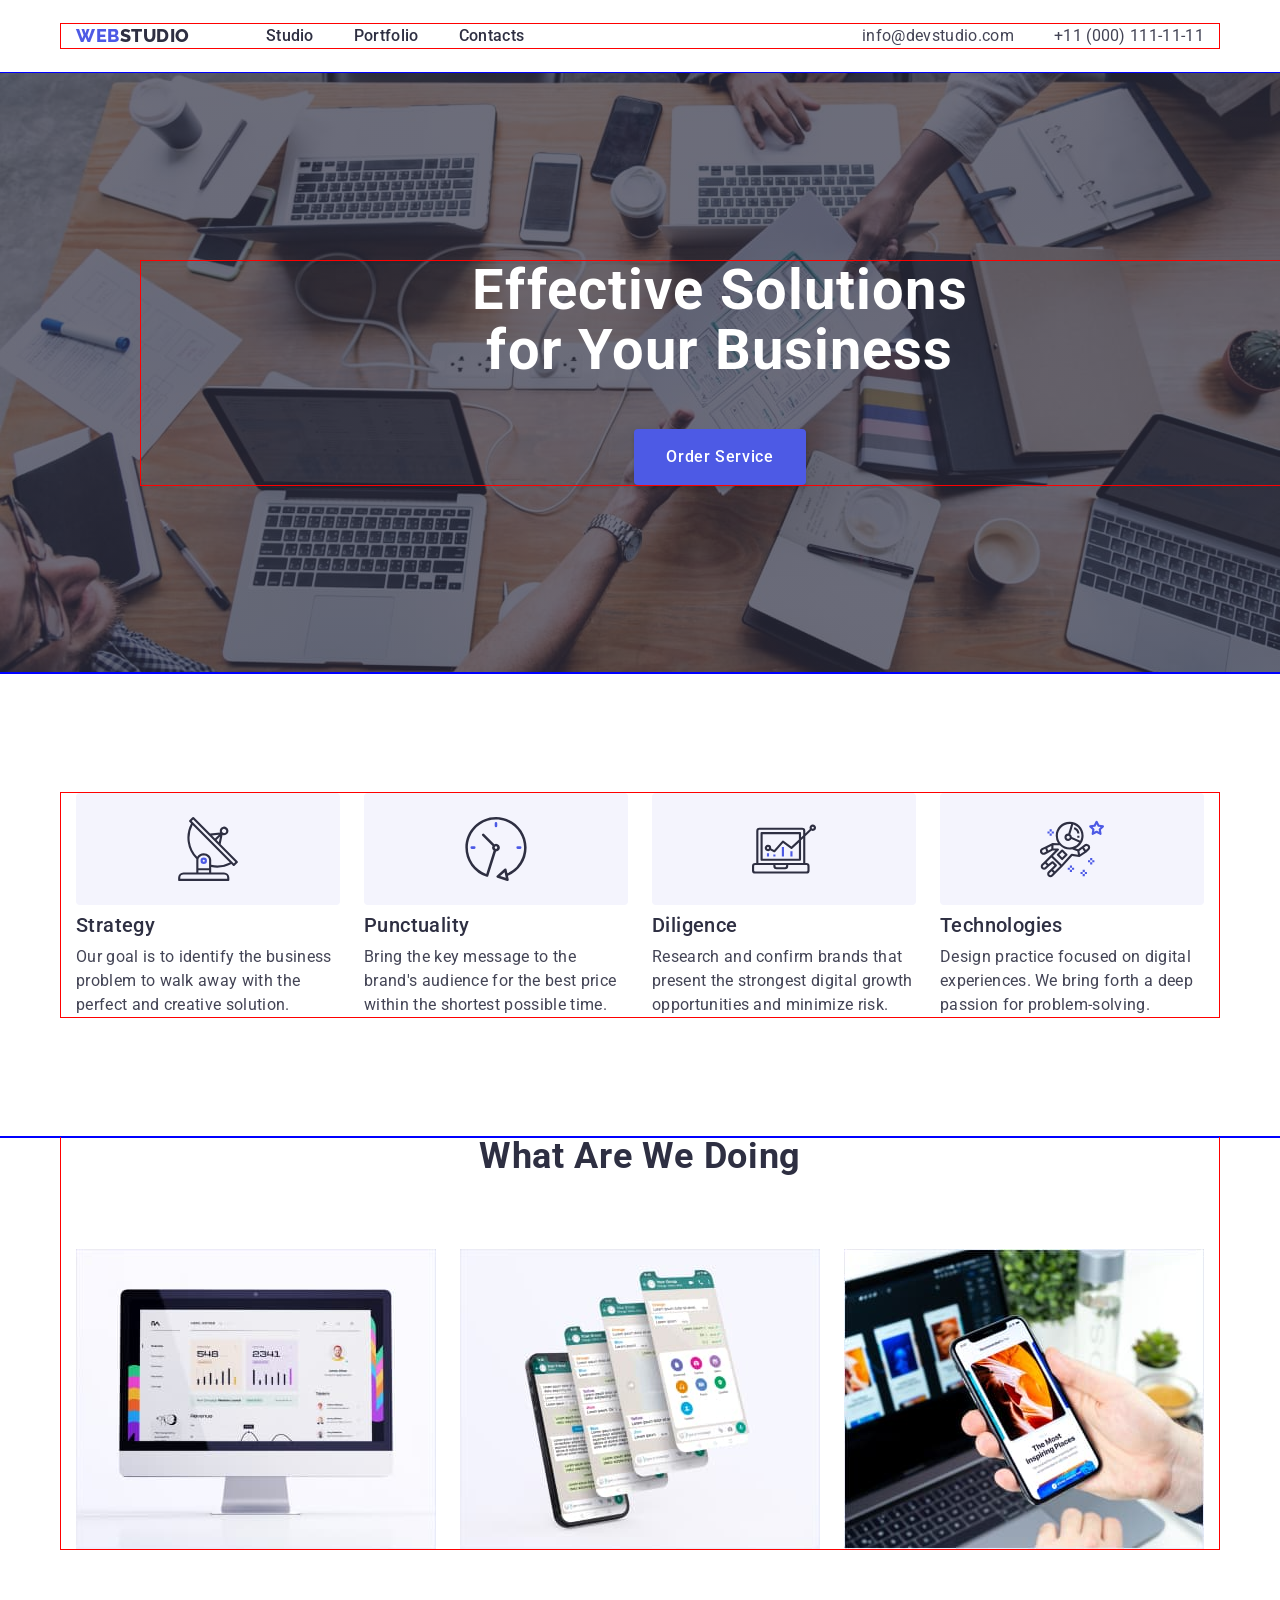
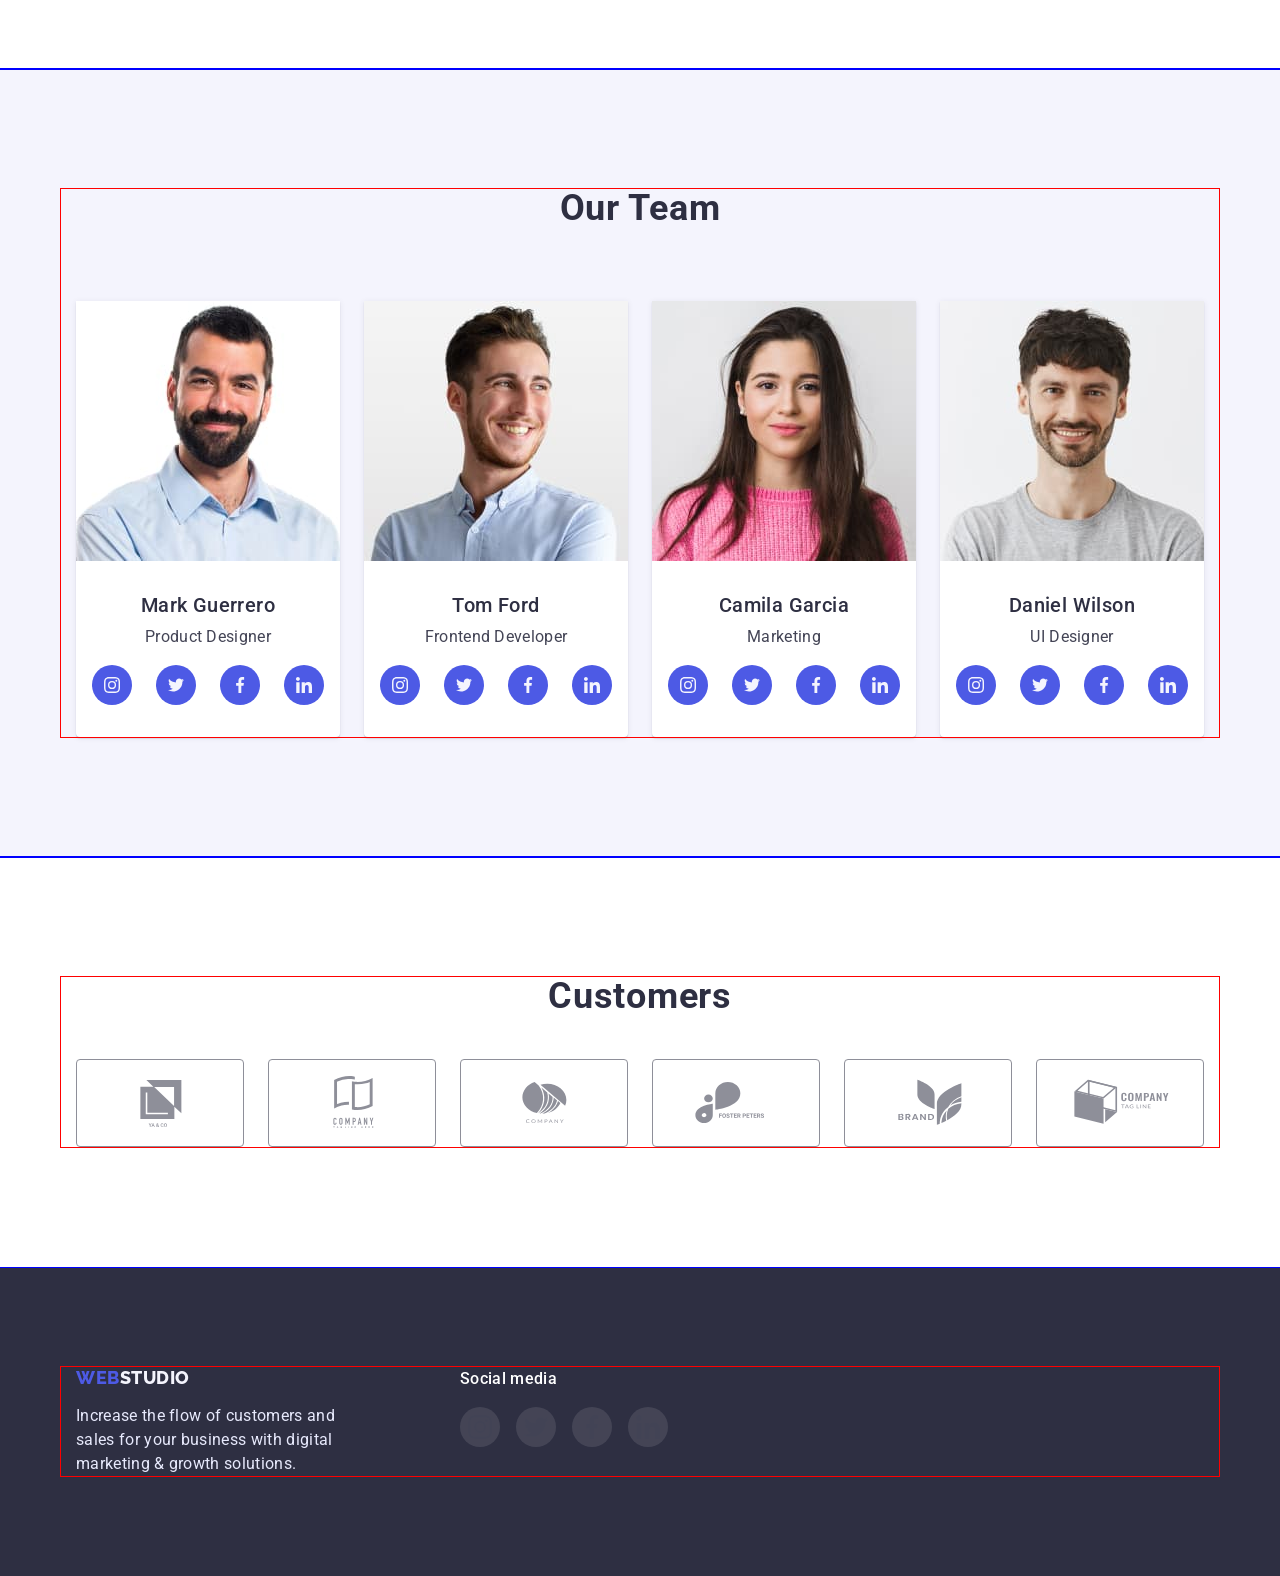
==== index.html @ 35368408 "Updated-hm" ====
<!DOCTYPE html>
<html lang="en">
<head>
    <meta charset="UTF-8">
    <meta http-equiv="X-UA-Compatible" content="IE=edge">
    <meta name="viewport" content="width=device-width, initial-scale=1.0">
    <title>Document</title>
    <link rel="preconnect" href="https://fonts.googleapis.com">
    <link rel="preconnect" href="https://fonts.gstatic.com" crossorigin>
    <link
        href="https://fonts.googleapis.com/css2?family=Raleway:wght@800&family=Roboto:wght@400;500;700;900&display=swap"
        rel="stylesheet">
    <link rel="stylesheet" href="https://cdnjs.cloudflare.com/ajax/libs/modern-normalize/1.1.0/modern-normalize.css"
        integrity="sha512-Y0MM+V6ymRKN2zStTqzQ227DWhhp4Mzdo6gnlRnuaNCbc+YN/ZH0sBCLTM4M0oSy9c9VKiCvd4Jk44aCLrNS5Q=="
        crossorigin="anonymous" referrerpolicy="no-referrer">
    <link rel="stylesheet" href="./css/styles.css">
</head>
<body>
<!-- HEADER -->
    <header class="main-header">
        <div class="container header-container">
            <nav class="navigation">
                <a class="logo link" href="./index.html">Web<span class="accent-header">Studio</span></a>
                <ul class="nav-menu list">
                    <li class="nav-menu-item"><a class="nav-link link" href="./index.html">Studio</a></li>
                    <li class="nav-menu-item"><a class="nav-link link" href="./portfolio.html">Portfolio</a></li>
                    <li class="nav-menu-item"><a class="nav-link link" href="">Contacts</a></li>
                </ul>
            </nav>
            <address class="address-header">
                <ul class="address-list list">
                    <li class="address-list-item"><a class="address-info link" href="mailto:info@devstudio.com">info@devstudio.com</a></li>
                    <li class="address-list-item"><a class="address-info link" href="tel:+110001111111">+11 (000) 111-11-11</a></li>
                </ul>
            </address>
        </div>
    </header>
<!-- MAIN -->
    <main>
<!-- SECTION HERO -->
        <section class="section hero">
            <div class="container">
                <h1 class="main-title">Effective Solutions for Your Business</h1>
                <button class="order-btn" type="button">Order Service</button>
            </div>
        </section>
<!-- SECTION FEATURE -->
        <section class="section section-feature">
            <div class="container">
                <h2 class="visually-hidden">Feature</h2>
                <ul class="feature-list list">
                    <li class="feature-item">
                        <div class="icon-feature-wrap">
                            <svg class="icon-feature">
                                <use href="./images/feachures-icons.svg#icon-antenna"></use>
                            </svg>
                        </div>
                        <h3 class="feature-title">Strategy</h3>
                        <p class="feature-desc">Our goal is to identify the business problem to walk away with the perfect and creative solution.</p>
                    </li>
                    <li class="feature-item">
                        <div class="icon-feature-wrap">
                            <svg class="icon-feature">
                                <use href="./images/feachures-icons.svg#icon-clock"></use>
                            </svg>
                        </div>
                        <h3 class="feature-title">Punctuality</h3>
                        <p class="feature-desc">Bring the key message to the brand's audience for the best price within the shortest possible time.</p>
                    </li>
                    <li class="feature-item">
                        <div class="icon-feature-wrap">
                            <svg class="icon-feature">
                                <use href="./images/feachures-icons.svg#icon-diagram"></use>
                            </svg>
                        </div>
                        <h3 class="feature-title">Diligence</h3>
                        <p class="feature-desc">Research and confirm brands that present the strongest digital growth opportunities and minimize risk.</p>
                    </li>
                    <li class="feature-item">
                        <div class="icon-feature-wrap">
                            <svg class="icon-feature">
                                <use href="./images/feachures-icons.svg#icon-astronaut"></use>
                            </svg>
                        </div>
                        <h3 class="feature-title">Technologies</h3>
                        <p class="feature-desc">Design practice focused on digital experiences. We bring forth a deep passion for problem-solving.</p>
                    </li>
                </ul>
            </div>
        </section>
<!-- SECTION WHAT ARE WE DOING -->
        <section class="section we-doing-section">
            <div class="container">
                <h2 class="subtitle">What are we doing</h2>
                <ul class="we-doing-list list">
                    <li class="we-doing-item">
                        <img src="./images/what_are_we_doing/screen.jpg" class="we-doing-img" alt="Computer's screen" width="360" height="300">
                    </li>
                    <li class="we-doing-item">
                        <img src="./images/what_are_we_doing/phones_screens.jpg" class="we-doing-img" alt="Many phone's screens" width="360" height="300">
                    </li>
                    <li class="we-doing-item">
                        <img src="./images/what_are_we_doing/laptop_phone.jpg" class="we-doing-img" alt="laptop and phone" width="360" height="300">
                    </li>
                </ul>
            </div>
        </section>
<!-- SECTION OUR TEAM -->
        <section class="section section-team">
            <div class="container">
                <h2 class="subtitle">Our team</h2>
                <ul class="our-team-list list">
                    <li class="our-team-item">
                        <img src="./images/our_team/mark_guerrero.jpg" class="our-team-img" alt="Photo of Mark Guerrero" width="264" height="260">
                        <div class="team-card-content">
                            <h3 class="worker-name">Mark Guerrero</h3>
                            <p class="worker-position">Product Designer</p>
                            <ul class="team-soc-list list">
                                <li class="team-soc-item item"><a href="" class="team-soc-link link"><svg class="team-soc-icon">
                                    <use href="./images/social-icons.svg#icon-instagram"></use>
                                </svg></a></li>
                                <li class="team-soc-item item"><a href="" class="team-soc-link link"><svg class="team-soc-icon">
                                    <use href="./images/social-icons.svg#icon-twitter"></use>
                                </svg></a></li>
                                <li class="team-soc-item item"><a href="" class="team-soc-link link"><svg class="team-soc-icon">
                                    <use href="./images/social-icons.svg#icon-facebook"></use>
                                </svg></a></li>
                                <li class="team-soc-item item"><a href="" class="team-soc-link link"><svg class="team-soc-icon">
                                    <use href="./images/social-icons.svg#icon-linkedin"></use>
                                </svg></a></li>
                            </ul>
                        </div>
                    </li>
                    <li class="our-team-item">
                        <img src="./images/our_team/tom_ford.jpg" class="our-team-img" alt="Photo of Tom Ford" width="264" height="260">
                        <div class="team-card-content">
                            <h3 class="worker-name">Tom Ford</h3>
                            <p class="worker-position">Frontend Developer</p>
                            <ul class="team-soc-list list">
                                <li class="team-soc-item item"><a href="" class="team-soc-link link"><svg class="team-soc-icon">
                                    <use href="./images/social-icons.svg#icon-instagram"></use>
                                </svg></a></li>
                                <li class="team-soc-item item"><a href="" class="team-soc-link link"><svg class="team-soc-icon">
                                    <use href="./images/social-icons.svg#icon-twitter"></use>
                                </svg></a></li>
                                <li class="team-soc-item item"><a href="" class="team-soc-link link"><svg class="team-soc-icon">
                                    <use href="./images/social-icons.svg#icon-facebook"></use>
                                </svg></a></li>
                                <li class="team-soc-item item"><a href="" class="team-soc-link link"><svg class="team-soc-icon">
                                    <use href="./images/social-icons.svg#icon-linkedin"></use>
                                </svg></a></li>
                            </ul>
                        </div>
                    </li>
                    <li class="our-team-item">
                        <img src="./images/our_team/camila_garcia.jpg" class="our-team-img" alt="Photo of Camila Garcia" width="264" height="260">
                        <div class="team-card-content">
                            <h3 class="worker-name">Camila Garcia</h3>
                            <p class="worker-position">Marketing</p>
                            <ul class="team-soc-list list">
                                <li class="team-soc-item item"><a href="" class="team-soc-link link"><svg class="team-soc-icon">
                                    <use href="./images/social-icons.svg#icon-instagram"></use>
                                </svg></a></li>
                                <li class="team-soc-item item"><a href="" class="team-soc-link link"><svg class="team-soc-icon">
                                    <use href="./images/social-icons.svg#icon-twitter"></use>
                                </svg></a></li>
                                <li class="team-soc-item item"><a href="" class="team-soc-link link"><svg class="team-soc-icon">
                                    <use href="./images/social-icons.svg#icon-facebook"></use>
                                </svg></a></li>
                                <li class="team-soc-item item"><a href="" class="team-soc-link link"><svg class="team-soc-icon">
                                    <use href="./images/social-icons.svg#icon-linkedin"></use>
                                </svg></a></li>
                            </ul>
                        </div>
                    </li>
                    <li class="our-team-item">
                        <img src="./images/our_team/daniel_wilson.jpg" class="our-team-img" alt="Photo of Daniel Wilson" width="264" height="260">
                        <div class="team-card-content">
                            <h3 class="worker-name">Daniel Wilson</h3>
                            <p class="worker-position">UI Designer</p>
                            <ul class="team-soc-list list">
                                <li class="team-soc-item item"><a href="" class="team-soc-link link"><svg class="team-soc-icon">
                                    <use href="./images/social-icons.svg#icon-instagram"></use>
                                </svg></a></li>
                                <li class="team-soc-item item"><a href="" class="team-soc-link link"><svg class="team-soc-icon">
                                    <use href="./images/social-icons.svg#icon-twitter"></use>
                                </svg></a></li>
                                <li class="team-soc-item item"><a href="" class="team-soc-link link"><svg class="team-soc-icon">
                                    <use href="./images/social-icons.svg#icon-facebook"></use>
                                </svg></a></li>
                                <li class="team-soc-item item"><a href="" class="team-soc-link link"><svg class="team-soc-icon">
                                    <use href="./images/social-icons.svg#icon-linkedin"></use>
                                </svg></a></li>
                            </ul>
                        </div>
                    </li>
                </ul>
            </div>
        </section>
<!-- SECTION CUSTOMERS -->
        <section class="customers-section section">
            <div class="container">
                <h2 class="customers-header">Customers</h2>
                <ul class="customers-list list">
                    <li class="customers-item item"><a href="" class="customers-link link">
                        <svg class="icon-customers">
                            <use href="./images/customers-icons.svg#icon-customer-1"></use>
                        </svg>
                    </a></li>
                    <li class="customers-item item"><a href="" class="customers-link link">
                        <svg class="icon-customers">
                            <use href="./images/customers-icons.svg#icon-customer-2"></use>
                        </svg>
                    </a></li>
                    <li class="customers-item item"><a href="" class="customers-link link">
                        <svg class="icon-customers">
                            <use href="./images/customers-icons.svg#icon-customer-3"></use>
                        </svg>
                    </a></li>
                    <li class="customers-item item"><a href="" class="customers-link link">
                        <svg class="icon-customers">
                            <use href="./images/customers-icons.svg#icon-customer-4"></use>
                        </svg>
                    </a></li>
                    <li class="customers-item item"><a href="" class="customers-link link">
                        <svg class="icon-customers">
                            <use href="./images/customers-icons.svg#icon-customer-5"></use>
                        </svg>
                    </a></li>
                    <li class="customers-item item"><a href="" class="customers-link link">
                        <svg class="icon-customers">
                            <use href="./images/customers-icons.svg#icon-customer-6"></use>
                        </svg>
                    </a></li>
                </ul>
            </div>
        </section>
    </main>
<!-- FOOTER -->
    <footer class="page-footer">
        <div class="container footer-container">
            <div class="footer-content">
                <a class="logo footer-logo link" href="./index.html">Web<span class="accent-footer">Studio</span></a>
                <p class="footer-text">Increase the flow of customers and sales for your business with digital marketing & growth solutions.</p>
            </div>
            <div class="footer-social">
                <h2 class="footer-social-header">Social media</h2>
                <ul class="footer-social-list list">
                    <li class="footer-social-item item"><a href="" class="footer-social-link link"><svg class="footer-social-icon">
                        <use href="./images/social-icons.svg#icon-instagram"></use>
                    </svg></a></li>
                    <li class="footer-social-item item"><a href="" class="footer-social-link link"><svg class="footer-social-icon">
                        <use href="./images/social-icons.svg#icon-twitter"></use>
                    </svg></a></li>
                    <li class="footer-social-item item"><a href="" class="footer-social-link link"><svg class="footer-social-icon">
                        <use href="./images/social-icons.svg#icon-facebook"></use>
                    </svg></a></li>
                    <li class="footer-social-item item"><a href="" class="footer-social-link link"><svg class="footer-social-icon">
                        <use href="./images/social-icons.svg#icon-linkedin"></use>
                    </svg></a></li>
                </ul>
            </div>
        </div>
    </footer>
</body>
</html>
---- css/styles.css ----
:root {
    --logo-btn-color: #4d5ae5;
    --hover-color: #404bbf;
    --accent-color: #2e2f42;
    --color-green: #31d0aa;
    --main-color: #434455;
    --color-light-slate: #8e8f99;
    --color-footer-text: #e7e9fc;
    --color-accent-footer: #f4f4fd;
    --color-white: #FFFFFF;
    --color-navy-blue-modal: #2e2f42;
    --color-grey: #2e2f42;
    --gap-8: 8px;
    --gap-24: 24px;
    --gap-40: 40px;
}

p,
h1,
h2,
h3,
h4,
h5,
h6 {
    margin: 0;
}

ul {
    padding-left: 0;
    margin: 0;
}

button {
    cursor: pointer;
}

img {
    display: block;
    max-width: 100%;
}

.list {
    list-style: none;
}

.link {
    text-decoration: none;
}

.section {
    padding-top: 120px;
    padding-bottom: 120px;
    outline: 1px solid blue;
}

.container {
    width: 1158px;
    padding-right: 15px;
    padding-left: 15px;
    margin: 0 auto;
    outline: 1px solid red;
}

.visually-hidden {
    position: absolute;
    width: 1px;
    height: 1px;
    margin: -1px;
    border: 0;
    padding: 0;
    white-space: nowrap;
    clip-path: inset(100%);
    clip: rect(0 0 0 0);
    overflow: hidden;
}

body {
    font-family: 'Roboto', sans-serif;
    color: var(--main-color)
}

/***** HEADER *****/

.main-header {
    padding-top: 24px;
    padding-bottom: 24px;
    border-bottom: 1px solid var(--color-footer-text);
}

.header-container {
    display: flex;
    align-items: center;
    justify-content: space-between;
}

.navigation {
    display: flex;
    align-items: center;
}

.navigation > .logo {
    margin-right: 76px;
}

.logo {
    font-family: 'Raleway', sans-serif;
    font-weight: 800;
    font-size: 18px;
    line-height: 1.17;
    letter-spacing: 0.03em;
    text-transform: uppercase;
    color: var(--logo-btn-color);
}

.accent-header {
    color: var(--accent-color);
}

.nav-menu {
    display: flex;
    gap: var(--gap-40);
}

.nav-link {
    font-weight: 500;
    font-size: 16px;
    line-height: 1.5;
    letter-spacing: 0.02em;
    color: var(--accent-color);
}

.nav-link:hover,
.nav-link:focus,
.nav-link:active {
    color: var(--hover-color);
}

.address-header {
    font-style: normal;
}

.address-list {
    display: flex;
    gap: var(--gap-40);
}

.address-info {
    font-style: normal;
    font-size: 16px;
    line-height: 1.5;
    letter-spacing: 0.02em;
    color: var(--main-color);
}

.address-info:is(:hover, :focus) {
    color: var(--hover-color);
}

/***** MAIN *****/

/***** HERO *****/
.hero {
    background-color: var(--accent-color);
    background-image: linear-gradient(rgba(46, 47, 66, 0.7),rgba(46, 47, 66, 0.7)), url(../images/hero-bg.jpg);
    background-repeat: no-repeat;
    background-position: center;
    background-size: cover;
    min-width: 1440px;
    height: 600px;
    padding-top: 188px;
    padding-bottom: 188px;
    text-align: center;
}

.main-title {
    max-width: 496px;
    font-size: 56px;
    line-height: 1.07;
    text-align: center;
    letter-spacing: 0.02em;
    color: var(--color-white);
    margin-bottom: 48px;
    margin-right: auto;
    margin-left: auto;
}

.order-btn {
    font-family: inherit;
    font-weight: 500;
    font-size: 16px;
    line-height: 1.5;
    letter-spacing: 0.04em;
    background-color: var(--logo-btn-color);
    color: var(--color-white);
    box-shadow: 0px 4px 4px rgba(0, 0, 0, 0.15);
    border: none;
    border-radius: 4px;
    padding: 16px 32px;
    margin: 0 auto;

}

.order-btn:hover,
.order-btn:focus {
    background-color: var(--hover-color);
    color: var(--color-white);
}

/***** SECTION FEATURE *****/

.feature-container {
    display: flex;
}

.feature-list {
    display: flex;
    gap: var(--gap-24);
}

.feature-item {
    width: calc((100% - 72px)/4);
}

.icon-feature-wrap {
    display: flex;
    justify-content: center;
    align-items: center;
    width: 264px;
    height: 112px;
    background: var(--color-accent-footer);
    border-radius: 4px;
    margin-bottom: 8px;
}

.icon-feature {
    width: 64px;
    height: 64px;
}

.feature-title {
    font-weight: 500;
    font-size: 20px;
    line-height: 1.2;
    letter-spacing: 0.02em;
    color: var(--accent-color);
    margin-bottom: 8px;
}

.feature-desc {
    font-size: 16px;
    line-height: 1.5;
    letter-spacing: 0.02em;
}

.subtitle {
    font-size: 36px;
    line-height: 1.11;
    text-align: center;
    letter-spacing: 0.02em;
    text-transform: capitalize;
    color: var(--accent-color);
    margin-bottom: 72px;
}

/***** WHAT ARE WE DOING *****/

.we-doing-section {
    padding-top: 0;
}

.we-doing-list {
    display: flex;
    gap: var(--gap-24);
}

/***** OUR TEAM *****/

.section-team {
    background-color: var(--color-accent-footer);
}

.our-team-list {
    display: flex;
    gap: var(--gap-24);
}

.our-team-item {
    background: var(--color-white);
    box-shadow: 0px 1px 6px rgba(46, 47, 66, 0.08), 0px 1px 1px rgba(46, 47, 66, 0.16), 0px 2px 1px rgba(46, 47, 66, 0.08);
    border-radius: 0px 0px 4px 4px;
    width: calc((100% - 72px)/4);
}

.team-card-content {
    display: flex;
    flex-direction: column;
    justify-content: center;
    align-items: center;
    gap: var(--gap-8);
    padding: 32px 16px;
}

.worker-name {
    font-weight: 500;
    font-size: 20px;
    line-height: 1.2;
    letter-spacing: 0.02em;
    color: var(--accent-color);
}

.worker-position {
    font-size: 16px;
    line-height: 1.5;
    letter-spacing: 0.02em;
    margin-bottom: 8px;
}

.team-soc-list {
    display: flex;
    justify-content: center;
    gap: 24px;
}

.team-soc-item {
    width: 40px;
    height: 40px;
}

.team-soc-link {
    width: 100%;
    height: 100%;
    display: flex;
    align-items: center;
    justify-content: center;
    border-radius: 50%;
    background-color: #4D5AE5;
}

.team-soc-link:hover,
.team-soc-link:active {
    background-color: var(--hover-color);
}

.team-soc-icon {
    width: 16px;
    height: 16px;
}

/***** CUSTOMERS *****/

.customers-header {
    font-size: 36px;
    line-height: 1.11;
    text-align: center;
    letter-spacing: 0.02em;
    text-transform: capitalize;
    color: var(--accent-color);
    margin-bottom: 42px;
}

.customers-list {
    display: flex;
    flex-direction: row;
    align-items: flex-start;
    padding: 0px;
    gap: 24px;
}

.customers-item {
    display: flex;
    justify-content: center;
    align-items: center;
    width: 168px;
    height: 88px;
    border: 1px solid #8E8F99;
    border-radius: 4px;
    width: calc((100% - 120px)/6);
    }

.icon-customers {
    width: 104px;
    height: 56px;
}

/***** FOOTER *****/

.page-footer {
    background-color: var(--accent-color);
    padding-top: 100px;
    padding-bottom: 100px;
}

.footer-container {
    display: flex;
}

.footer-content {
    width: 264px;
    margin-right: 120px;
}

.footer-logo {
    display: inline-block;
    padding: 0px;
    margin-bottom: 16px;
}

.accent-footer {
    color: var(--color-accent-footer);
}

.footer-text {
    font-size: 16px;
    line-height: 1.5;
    letter-spacing: 0.02em;
    color: var(--color-footer-text);
}
.footer-social {
    width: 208px;
}
.footer-social-header {
    font-weight: 500;
    font-size: 16px;
    line-height: 1.5;
    letter-spacing: 0.02em;
    color: var(--color-white);
    margin-bottom: 16px;
}
.footer-social-list {
    display: flex;
    justify-content: center;
    gap: 16px;
}
.footer-social-item {
    width: 40px;
    height: 40px;
}
.footer-social-link {
    width: 100%;
    height: 100%;
    display: flex;
    justify-content: center;
    align-items: center;
    padding: 8px;
    border-radius: 50px;
    background-color: #ffffff;
    opacity: 0.1;
}
.footer-social-icon {
    width: 24px;
    height: 24px;
}

/*--------- PORTFOLIO ---------*/

/***** BUTTON LIST *****/

.project-btn {
    font-family: inherit;
    font-weight: 500;
    font-size: 16px;
    line-height: 1.5;
    letter-spacing: 0.04em;
    background-color: var(--color-accent-footer);
    color: var(--logo-btn-color);
    border: 1px solid var(--color-footer-text);
    border-radius: 4px;
    padding: 12px 24px;
}

.project-btn:hover,
.project-btn:focus {
    background-color: var(--hover-color);
    color: var(--color-white);
    box-shadow: 0px 3px 1px rgba(0, 0, 0, 0.1), 0px 2px 1px rgba(0, 0, 0, 0.08), 0px 2px 2px rgba(0, 0, 0, 0.12);
    border: none;
}

.project-btn-list {
    display: flex;
    flex-direction: row;
    justify-content: center;
    align-items: flex-start;
    padding: 0px;
    gap: var(--gap-24);
    margin-bottom: 72px;
}

.project-item:hover,
.project-item:active {
    border: 1px solid #F4F4FD;
    box-shadow: 0px 1px 6px rgba(46, 47, 66, 0.08), 0px 1px 1px rgba(46, 47, 66, 0.16), 0px 2px 1px rgba(46, 47, 66, 0.08);
}

/***** PROJECTS LIST *****/

.projects-section {
    padding-top: 96px;
}

.project-list {
    display: flex;
    flex-wrap: wrap;
    gap: 48px 24px;
}

.project-item {
    width: calc((100% - 48px)/3);
}

.project-card-content {
    display: flex;
    flex-direction: column;
    justify-content: center;
    align-items: flex-start;
    padding: 32px 16px;
    gap: var(--gap-8);
    border: 1px solid #E7E9FC;
    border-top: none;
}

.project-name {
    font-weight: 500;
    font-size: 20px;
    line-height: 1.2;
    letter-spacing: 0.02em;
    color: var(--accent-color);
}

.project-type {
    font-size: 16px;
    line-height: 1.5;
    letter-spacing: 0.02em;
    color: var(--main-color);
}
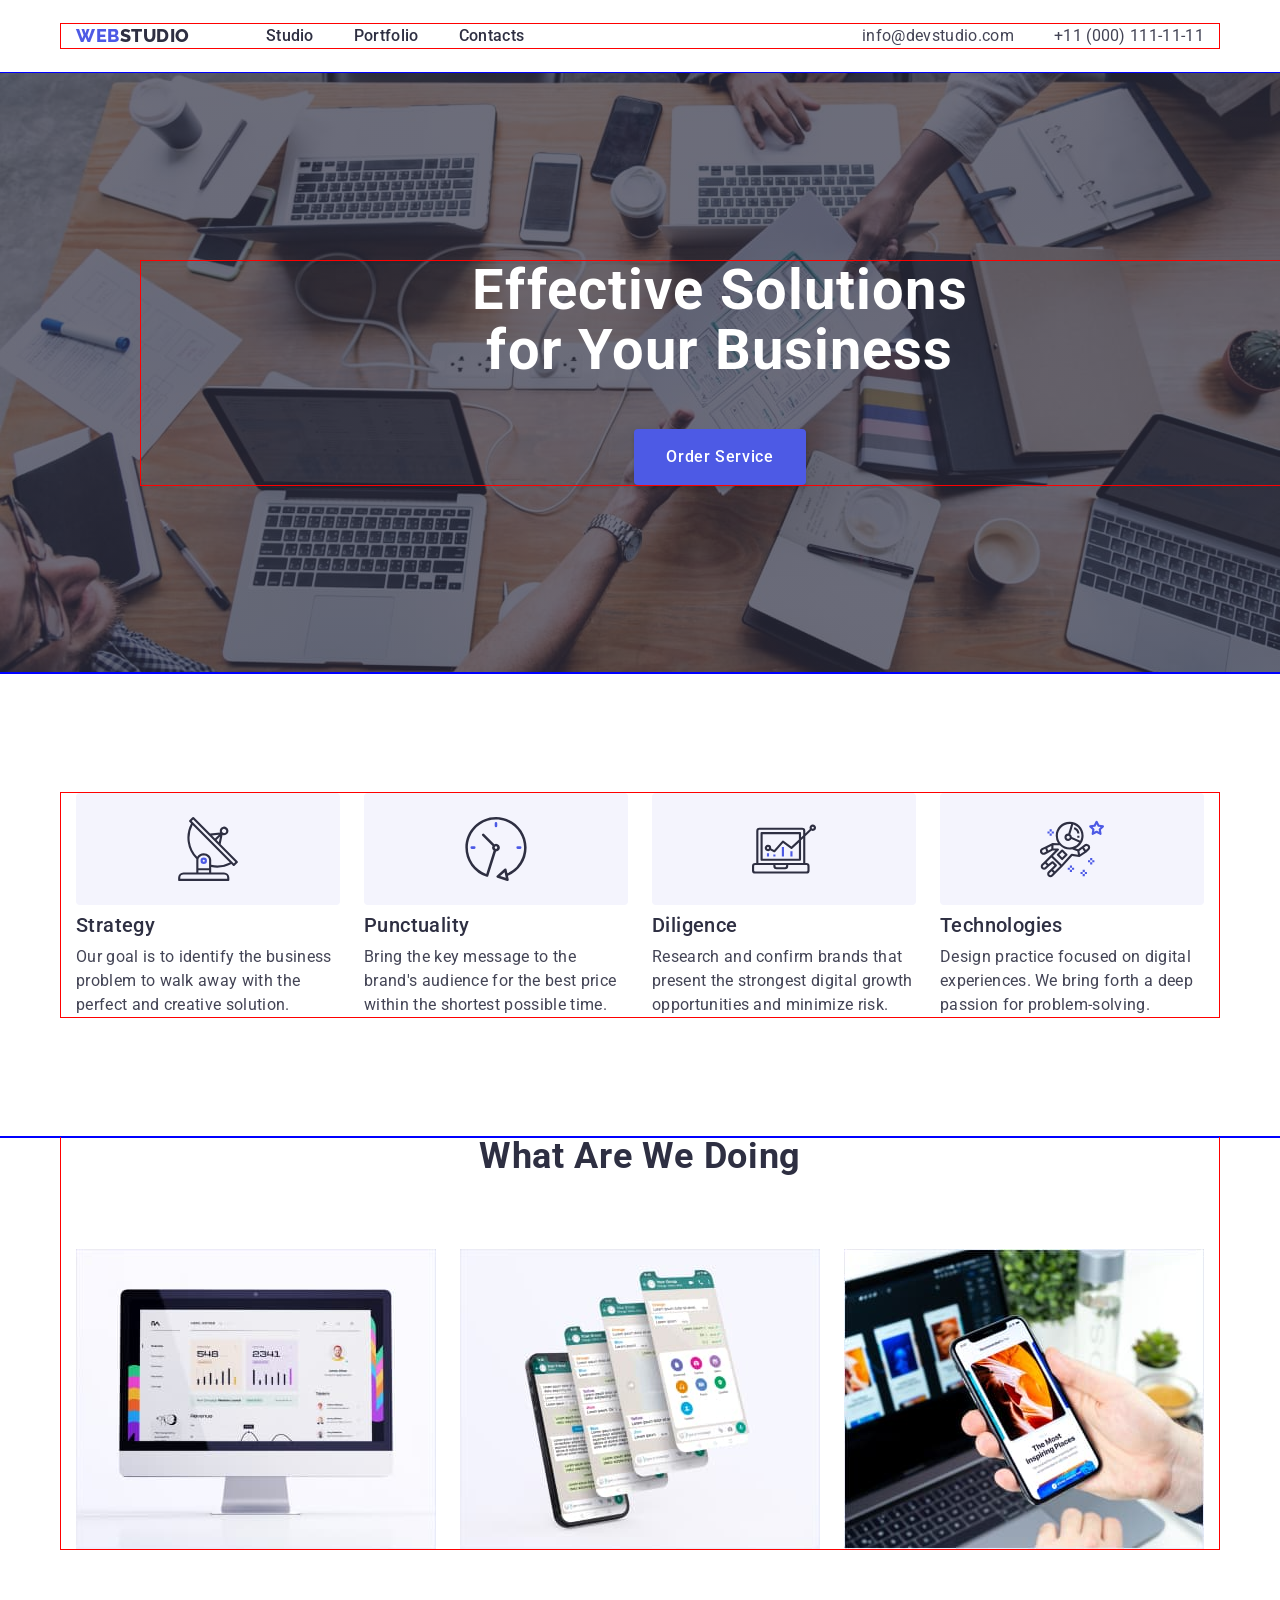
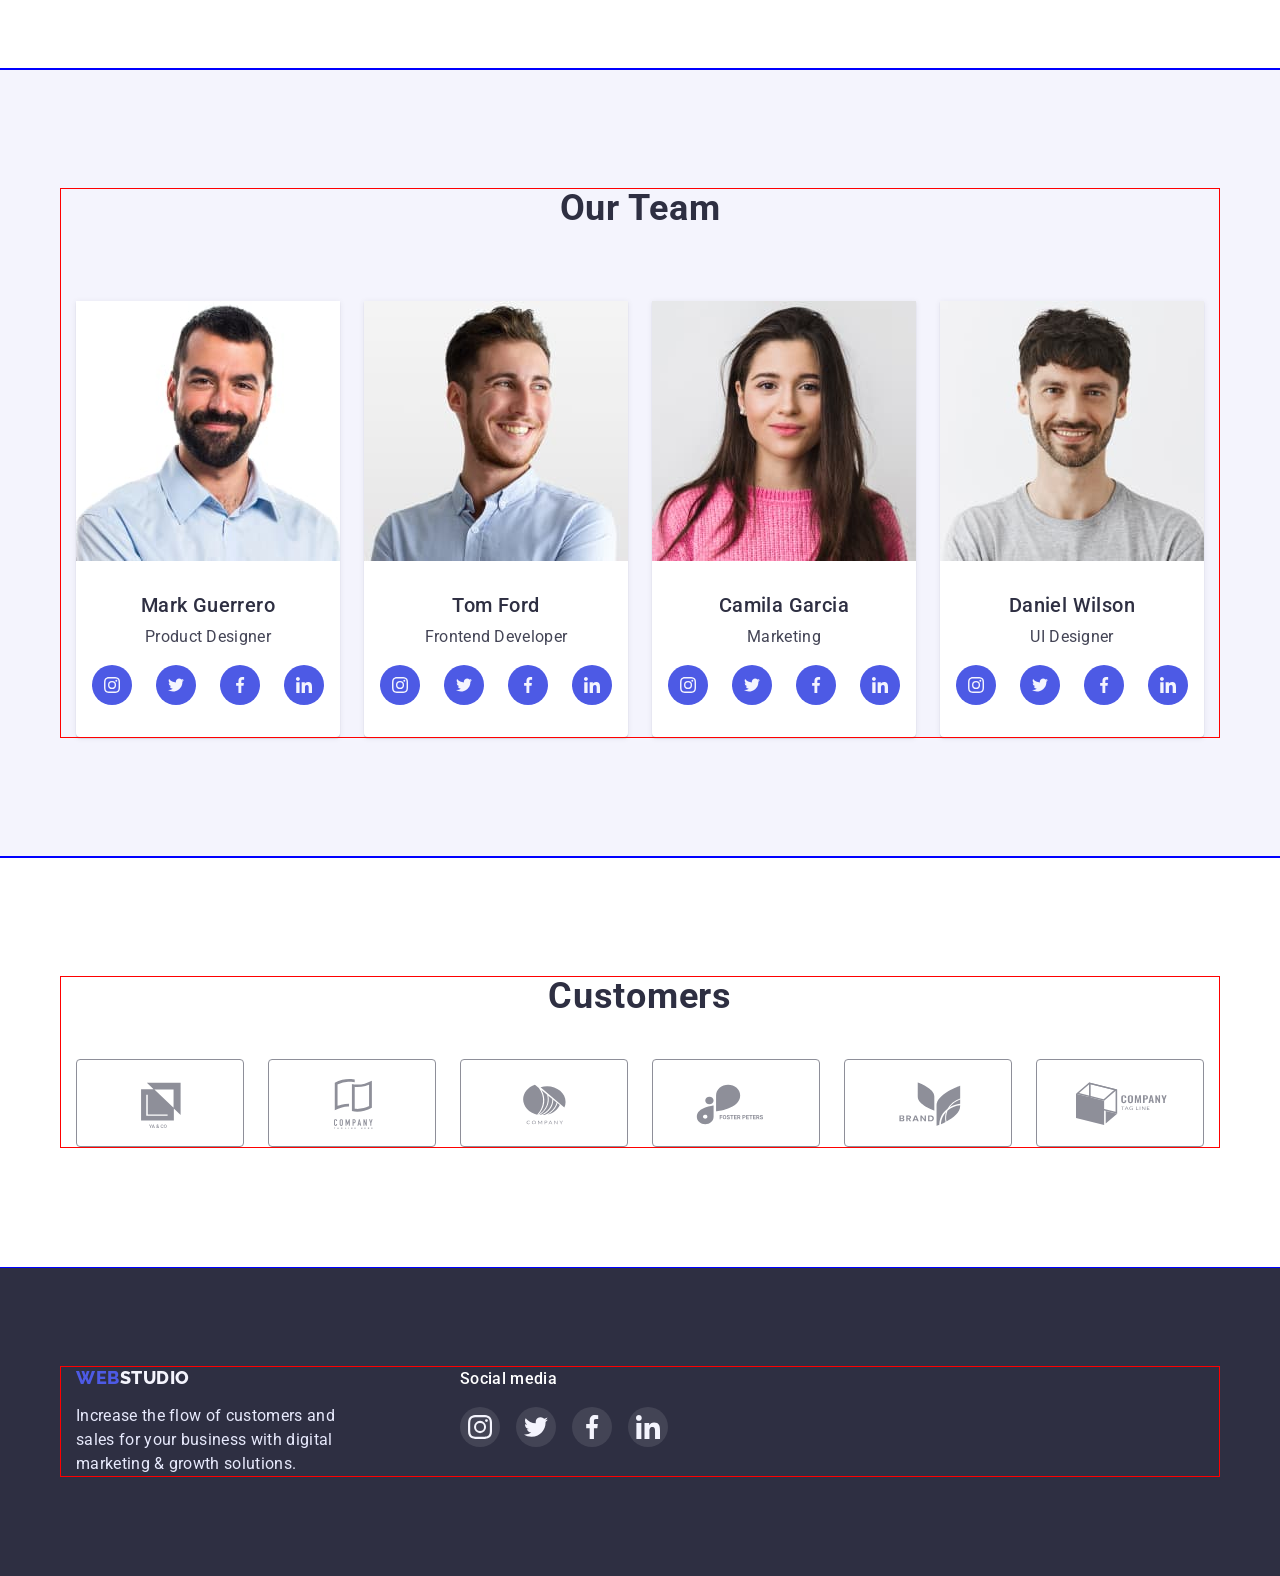
==== commit 08a2c150: "Finished-hm04" ====
--- a/index.html
+++ b/index.html
@@ -203,32 +203,32 @@
                 <h2 class="customers-header">Customers</h2>
                 <ul class="customers-list list">
                     <li class="customers-item item"><a href="" class="customers-link link">
-                        <svg class="icon-customers">
+                        <svg class="customers-icon">
                             <use href="./images/customers-icons.svg#icon-customer-1"></use>
                         </svg>
                     </a></li>
                     <li class="customers-item item"><a href="" class="customers-link link">
-                        <svg class="icon-customers">
+                        <svg class="customers-icon">
                             <use href="./images/customers-icons.svg#icon-customer-2"></use>
                         </svg>
                     </a></li>
                     <li class="customers-item item"><a href="" class="customers-link link">
-                        <svg class="icon-customers">
+                        <svg class="customers-icon">
                             <use href="./images/customers-icons.svg#icon-customer-3"></use>
                         </svg>
                     </a></li>
                     <li class="customers-item item"><a href="" class="customers-link link">
-                        <svg class="icon-customers">
+                        <svg class="customers-icon">
                             <use href="./images/customers-icons.svg#icon-customer-4"></use>
                         </svg>
                     </a></li>
                     <li class="customers-item item"><a href="" class="customers-link link">
-                        <svg class="icon-customers">
+                        <svg class="customers-icon">
                             <use href="./images/customers-icons.svg#icon-customer-5"></use>
                         </svg>
                     </a></li>
                     <li class="customers-item item"><a href="" class="customers-link link">
-                        <svg class="icon-customers">
+                        <svg class="customers-icon">
                             <use href="./images/customers-icons.svg#icon-customer-6"></use>
                         </svg>
                     </a></li>
@@ -247,7 +247,7 @@
                 <h2 class="footer-social-header">Social media</h2>
                 <ul class="footer-social-list list">
                     <li class="footer-social-item item"><a href="" class="footer-social-link link"><svg class="footer-social-icon">
-                        <use href="./images/social-icons.svg#icon-instagram"></use>
+                        <use class="footer-social-icon" href="./images/social-icons.svg#icon-instagram"></use>
                     </svg></a></li>
                     <li class="footer-social-item item"><a href="" class="footer-social-link link"><svg class="footer-social-icon">
                         <use href="./images/social-icons.svg#icon-twitter"></use>
--- a/css/styles.css
+++ b/css/styles.css
@@ -367,19 +367,35 @@
 }
 
 .customers-item {
-    display: flex;
-    justify-content: center;
-    align-items: center;
-    width: 168px;
     height: 88px;
-    border: 1px solid #8E8F99;
+    width: calc((100% - 120px)/6);
+}
+
+.customers-icon {
+    padding: 16px 32px;
+    width: 100%;
+    height: 100%;
+    fill: var(--color-light-slate);
+}
+
+.customers-icon:hover {
+    fill: var(--hover-color);
+}
+
+.customers-link {
+    width: 100%;
+    height: 100%;
+    display: flex;
+    justify-content: center;
+    align-items: center;
+    border: 1px solid var(--color-light-slate);
     border-radius: 4px;
-    width: calc((100% - 120px)/6);
-    }
-
-.icon-customers {
-    width: 104px;
-    height: 56px;
+}
+
+.customers-link:hover,
+.customers-link:active {
+    border: 1px solid var(--hover-color);
+    border-radius: 4px;
 }
 
 /***** FOOTER *****/
@@ -415,9 +431,11 @@
     letter-spacing: 0.02em;
     color: var(--color-footer-text);
 }
+
 .footer-social {
     width: 208px;
 }
+
 .footer-social-header {
     font-weight: 500;
     font-size: 16px;
@@ -426,26 +444,35 @@
     color: var(--color-white);
     margin-bottom: 16px;
 }
+
 .footer-social-list {
     display: flex;
     justify-content: center;
     gap: 16px;
 }
+
+
 .footer-social-item {
     width: 40px;
     height: 40px;
 }
+
 .footer-social-link {
-    width: 100%;
-    height: 100%;
+    width: 40px;
+    height: 40px;
     display: flex;
     justify-content: center;
     align-items: center;
     padding: 8px;
     border-radius: 50px;
-    background-color: #ffffff;
-    opacity: 0.1;
-}
+    background-color: rgba(255, 255, 255, .1);
+}
+
+.footer-social-link:hover,
+.footer-social-link:active {
+    background-color: var(--color-green);;
+}
+
 .footer-social-icon {
     width: 24px;
     height: 24px;
@@ -488,7 +515,7 @@
 
 .project-item:hover,
 .project-item:active {
-    border: 1px solid #F4F4FD;
+    border: 1px solid var(--color-accent-footer);
     box-shadow: 0px 1px 6px rgba(46, 47, 66, 0.08), 0px 1px 1px rgba(46, 47, 66, 0.16), 0px 2px 1px rgba(46, 47, 66, 0.08);
 }
 
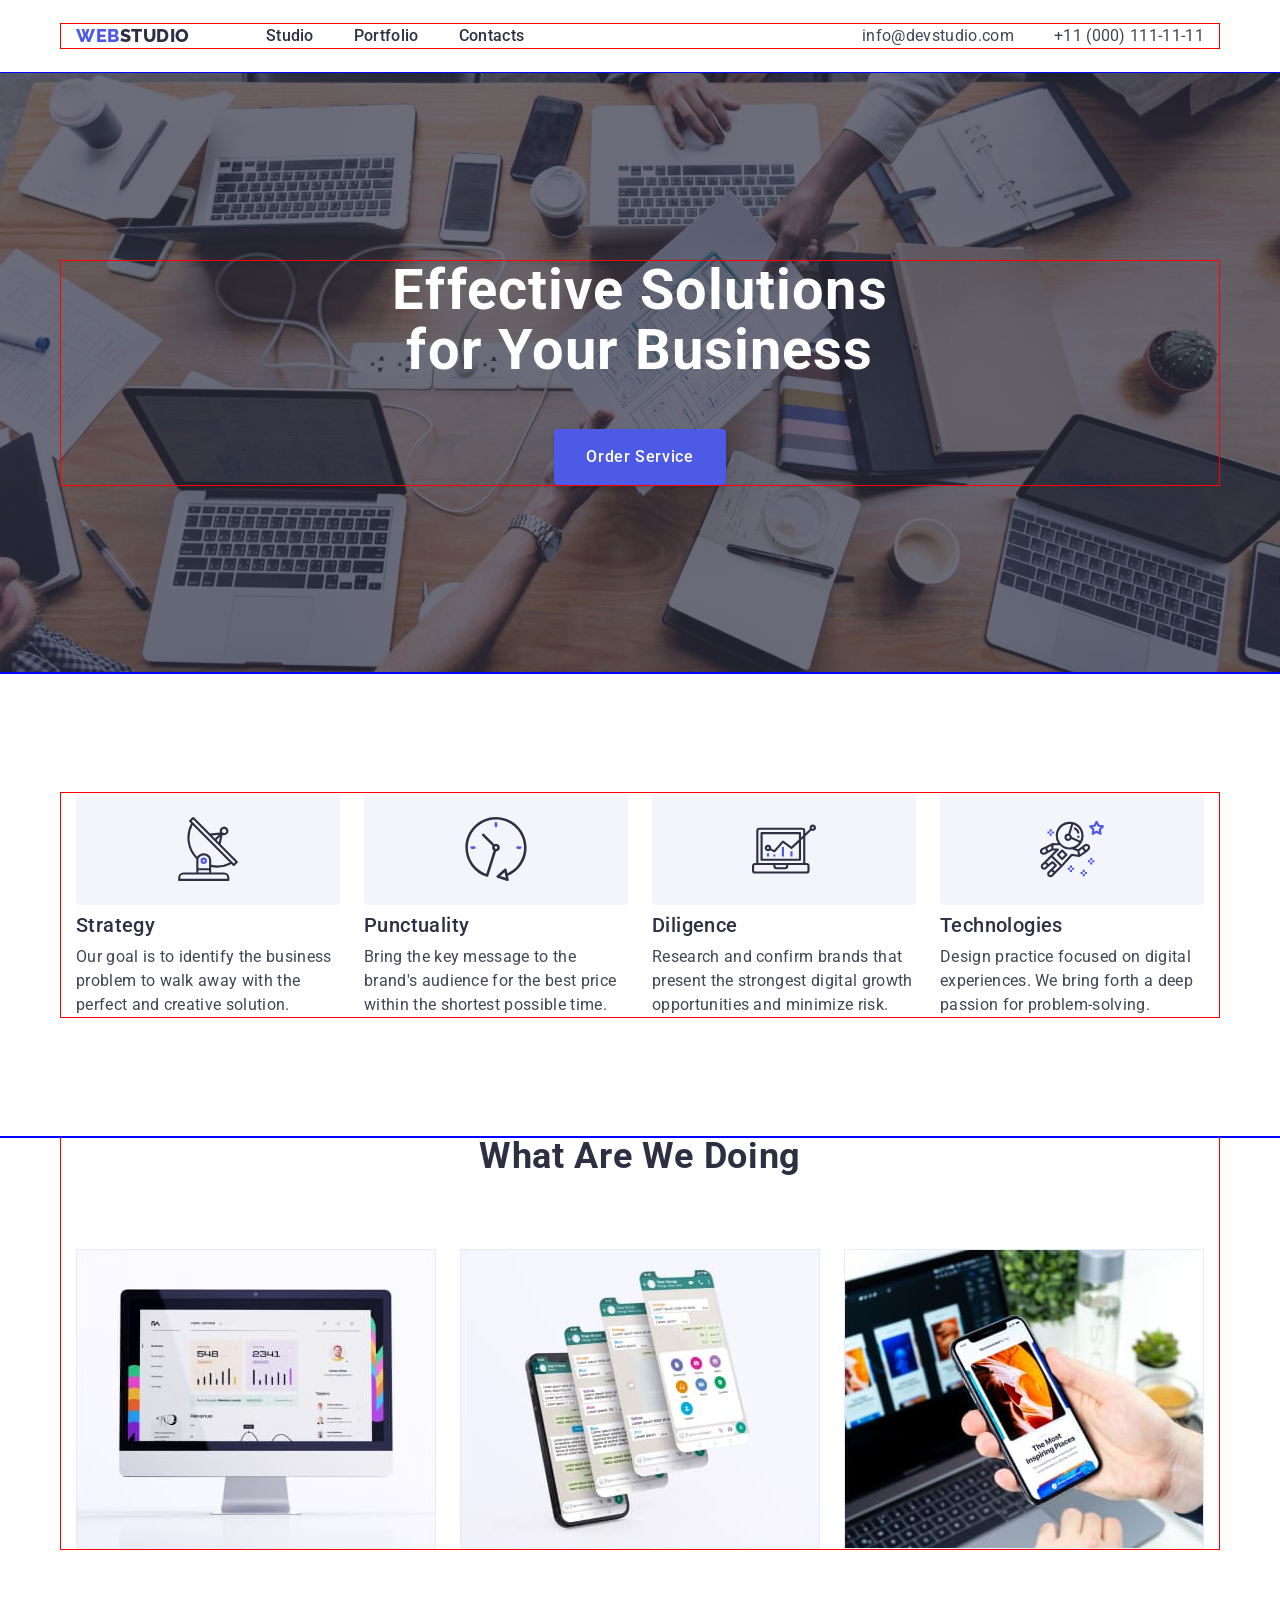
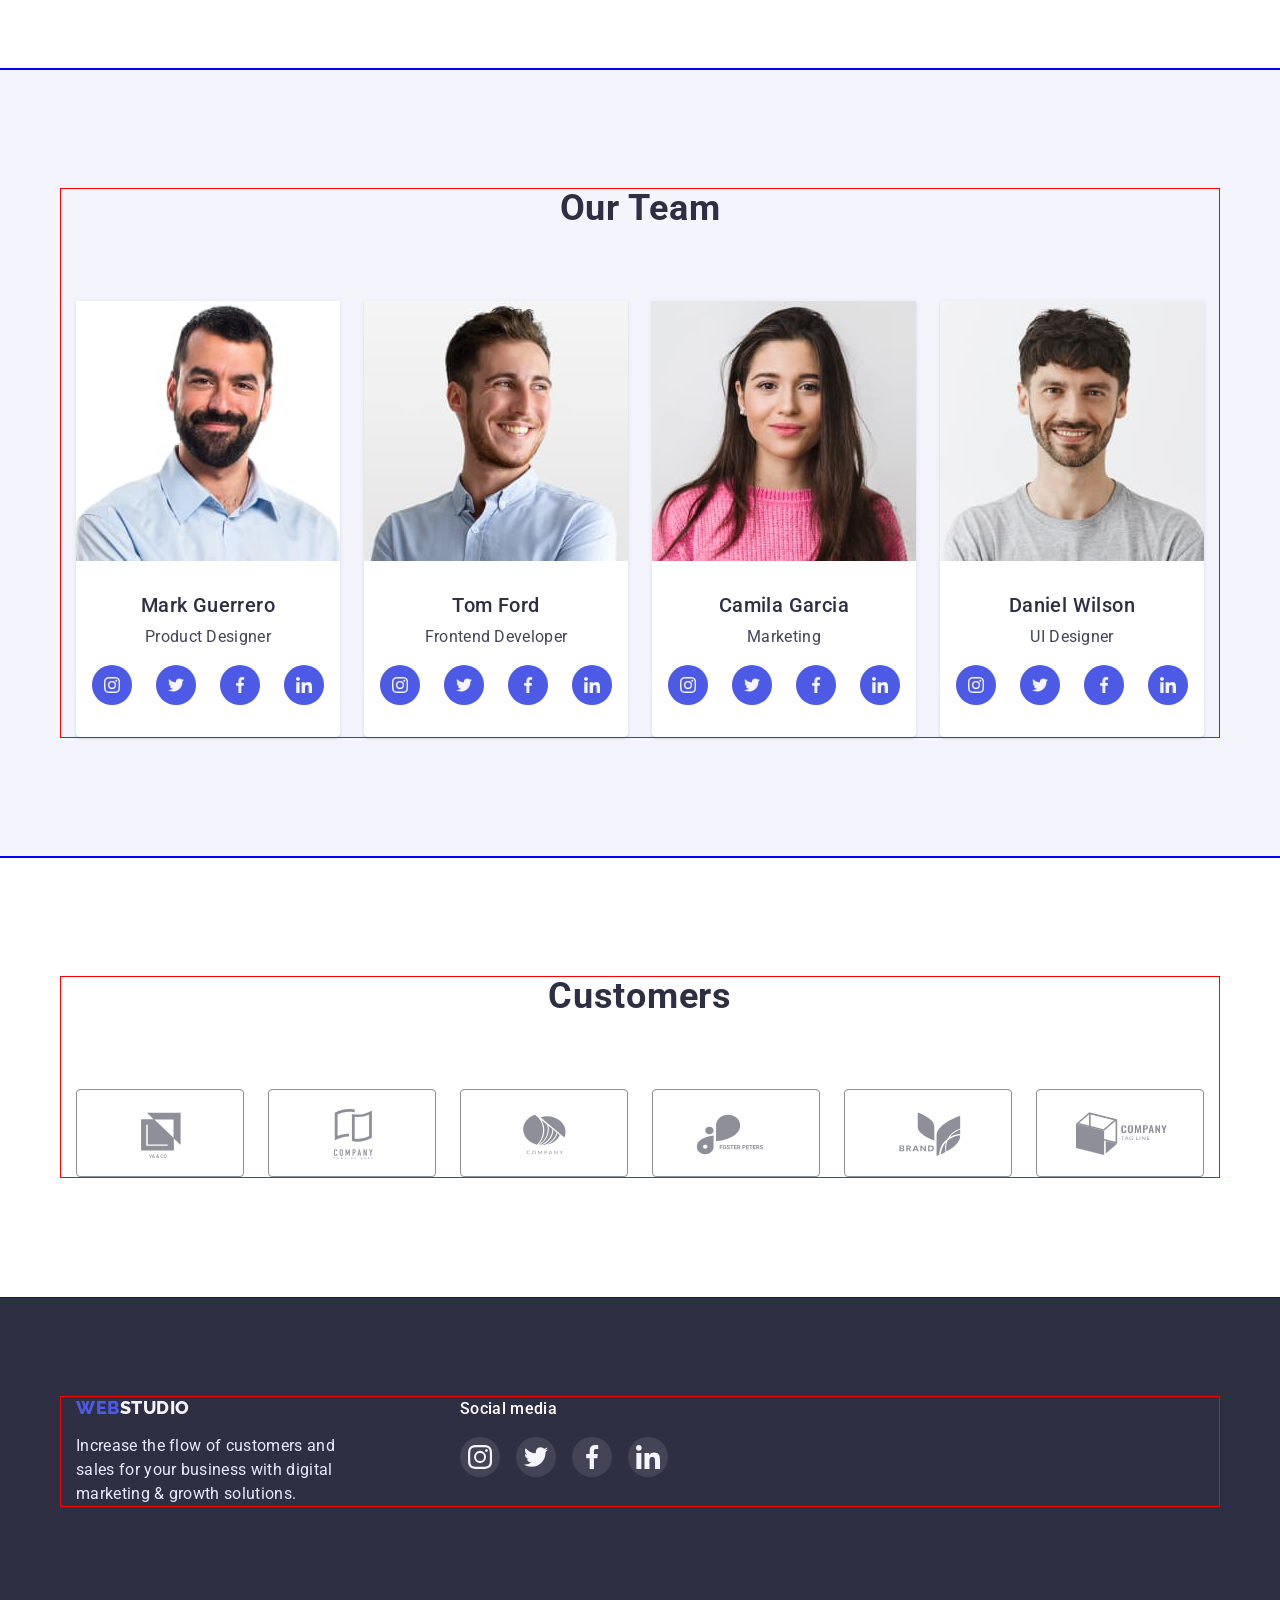
==== commit cdff3b81: "Completing-hw04" ====
--- a/index.html
+++ b/index.html
@@ -51,7 +51,7 @@
                 <ul class="feature-list list">
                     <li class="feature-item">
                         <div class="icon-feature-wrap">
-                            <svg class="icon-feature">
+                            <svg width="64" height="64" class="icon-feature">
                                 <use href="./images/feachures-icons.svg#icon-antenna"></use>
                             </svg>
                         </div>
@@ -60,7 +60,7 @@
                     </li>
                     <li class="feature-item">
                         <div class="icon-feature-wrap">
-                            <svg class="icon-feature">
+                            <svg width="64" height="64" class="icon-feature">
                                 <use href="./images/feachures-icons.svg#icon-clock"></use>
                             </svg>
                         </div>
@@ -69,7 +69,7 @@
                     </li>
                     <li class="feature-item">
                         <div class="icon-feature-wrap">
-                            <svg class="icon-feature">
+                            <svg width="64" height="64" class="icon-feature">
                                 <use href="./images/feachures-icons.svg#icon-diagram"></use>
                             </svg>
                         </div>
@@ -78,7 +78,7 @@
                     </li>
                     <li class="feature-item">
                         <div class="icon-feature-wrap">
-                            <svg class="icon-feature">
+                            <svg width="64" height="64" class="icon-feature">
                                 <use href="./images/feachures-icons.svg#icon-astronaut"></use>
                             </svg>
                         </div>
@@ -116,16 +116,16 @@
                             <h3 class="worker-name">Mark Guerrero</h3>
                             <p class="worker-position">Product Designer</p>
                             <ul class="team-soc-list list">
-                                <li class="team-soc-item item"><a href="" class="team-soc-link link"><svg class="team-soc-icon">
-                                    <use href="./images/social-icons.svg#icon-instagram"></use>
-                                </svg></a></li>
-                                <li class="team-soc-item item"><a href="" class="team-soc-link link"><svg class="team-soc-icon">
-                                    <use href="./images/social-icons.svg#icon-twitter"></use>
-                                </svg></a></li>
-                                <li class="team-soc-item item"><a href="" class="team-soc-link link"><svg class="team-soc-icon">
-                                    <use href="./images/social-icons.svg#icon-facebook"></use>
-                                </svg></a></li>
-                                <li class="team-soc-item item"><a href="" class="team-soc-link link"><svg class="team-soc-icon">
+                                <li class="team-soc-item item"><a href="" class="team-soc-link link"><svg width="16" height="16" class="team-soc-icon">
+                                    <use href="./images/social-icons.svg#icon-instagram"></use>
+                                </svg></a></li>
+                                <li class="team-soc-item item"><a href="" class="team-soc-link link"><svg width="16" height="16" class="team-soc-icon">
+                                    <use href="./images/social-icons.svg#icon-twitter"></use>
+                                </svg></a></li>
+                                <li class="team-soc-item item"><a href="" class="team-soc-link link"><svg width="16" height="16" class="team-soc-icon">
+                                    <use href="./images/social-icons.svg#icon-facebook"></use>
+                                </svg></a></li>
+                                <li class="team-soc-item item"><a href="" class="team-soc-link link"><svg width="16" height="16" class="team-soc-icon">
                                     <use href="./images/social-icons.svg#icon-linkedin"></use>
                                 </svg></a></li>
                             </ul>
@@ -137,16 +137,16 @@
                             <h3 class="worker-name">Tom Ford</h3>
                             <p class="worker-position">Frontend Developer</p>
                             <ul class="team-soc-list list">
-                                <li class="team-soc-item item"><a href="" class="team-soc-link link"><svg class="team-soc-icon">
-                                    <use href="./images/social-icons.svg#icon-instagram"></use>
-                                </svg></a></li>
-                                <li class="team-soc-item item"><a href="" class="team-soc-link link"><svg class="team-soc-icon">
-                                    <use href="./images/social-icons.svg#icon-twitter"></use>
-                                </svg></a></li>
-                                <li class="team-soc-item item"><a href="" class="team-soc-link link"><svg class="team-soc-icon">
-                                    <use href="./images/social-icons.svg#icon-facebook"></use>
-                                </svg></a></li>
-                                <li class="team-soc-item item"><a href="" class="team-soc-link link"><svg class="team-soc-icon">
+                                <li class="team-soc-item item"><a href="" class="team-soc-link link"><svg width="16" height="16" class="team-soc-icon">
+                                    <use href="./images/social-icons.svg#icon-instagram"></use>
+                                </svg></a></li>
+                                <li class="team-soc-item item"><a href="" class="team-soc-link link"><svg width="16" height="16" class="team-soc-icon">
+                                    <use href="./images/social-icons.svg#icon-twitter"></use>
+                                </svg></a></li>
+                                <li class="team-soc-item item"><a href="" class="team-soc-link link"><svg width="16" height="16" class="team-soc-icon">
+                                    <use href="./images/social-icons.svg#icon-facebook"></use>
+                                </svg></a></li>
+                                <li class="team-soc-item item"><a href="" class="team-soc-link link"><svg width="16" height="16" class="team-soc-icon">
                                     <use href="./images/social-icons.svg#icon-linkedin"></use>
                                 </svg></a></li>
                             </ul>
@@ -158,16 +158,16 @@
                             <h3 class="worker-name">Camila Garcia</h3>
                             <p class="worker-position">Marketing</p>
                             <ul class="team-soc-list list">
-                                <li class="team-soc-item item"><a href="" class="team-soc-link link"><svg class="team-soc-icon">
-                                    <use href="./images/social-icons.svg#icon-instagram"></use>
-                                </svg></a></li>
-                                <li class="team-soc-item item"><a href="" class="team-soc-link link"><svg class="team-soc-icon">
-                                    <use href="./images/social-icons.svg#icon-twitter"></use>
-                                </svg></a></li>
-                                <li class="team-soc-item item"><a href="" class="team-soc-link link"><svg class="team-soc-icon">
-                                    <use href="./images/social-icons.svg#icon-facebook"></use>
-                                </svg></a></li>
-                                <li class="team-soc-item item"><a href="" class="team-soc-link link"><svg class="team-soc-icon">
+                                <li class="team-soc-item item"><a href="" class="team-soc-link link"><svg width="16" height="16" class="team-soc-icon">
+                                    <use href="./images/social-icons.svg#icon-instagram"></use>
+                                </svg></a></li>
+                                <li class="team-soc-item item"><a href="" class="team-soc-link link"><svg width="16" height="16" class="team-soc-icon">
+                                    <use href="./images/social-icons.svg#icon-twitter"></use>
+                                </svg></a></li>
+                                <li class="team-soc-item item"><a href="" class="team-soc-link link"><svg width="16" height="16" class="team-soc-icon">
+                                    <use href="./images/social-icons.svg#icon-facebook"></use>
+                                </svg></a></li>
+                                <li class="team-soc-item item"><a href="" class="team-soc-link link"><svg width="16" height="16" class="team-soc-icon">
                                     <use href="./images/social-icons.svg#icon-linkedin"></use>
                                 </svg></a></li>
                             </ul>
@@ -179,16 +179,16 @@
                             <h3 class="worker-name">Daniel Wilson</h3>
                             <p class="worker-position">UI Designer</p>
                             <ul class="team-soc-list list">
-                                <li class="team-soc-item item"><a href="" class="team-soc-link link"><svg class="team-soc-icon">
-                                    <use href="./images/social-icons.svg#icon-instagram"></use>
-                                </svg></a></li>
-                                <li class="team-soc-item item"><a href="" class="team-soc-link link"><svg class="team-soc-icon">
-                                    <use href="./images/social-icons.svg#icon-twitter"></use>
-                                </svg></a></li>
-                                <li class="team-soc-item item"><a href="" class="team-soc-link link"><svg class="team-soc-icon">
-                                    <use href="./images/social-icons.svg#icon-facebook"></use>
-                                </svg></a></li>
-                                <li class="team-soc-item item"><a href="" class="team-soc-link link"><svg class="team-soc-icon">
+                                <li class="team-soc-item item"><a href="" class="team-soc-link link"><svg width="16" height="16" class="team-soc-icon">
+                                    <use href="./images/social-icons.svg#icon-instagram"></use>
+                                </svg></a></li>
+                                <li class="team-soc-item item"><a href="" class="team-soc-link link"><svg width="16" height="16" class="team-soc-icon">
+                                    <use href="./images/social-icons.svg#icon-twitter"></use>
+                                </svg></a></li>
+                                <li class="team-soc-item item"><a href="" class="team-soc-link link"><svg width="16" height="16" class="team-soc-icon">
+                                    <use href="./images/social-icons.svg#icon-facebook"></use>
+                                </svg></a></li>
+                                <li class="team-soc-item item"><a href="" class="team-soc-link link"><svg width="16" height="16" class="team-soc-icon">
                                     <use href="./images/social-icons.svg#icon-linkedin"></use>
                                 </svg></a></li>
                             </ul>
@@ -200,35 +200,35 @@
 <!-- SECTION CUSTOMERS -->
         <section class="customers-section section">
             <div class="container">
-                <h2 class="customers-header">Customers</h2>
+                <h2 class="subtitle">Customers</h2>
                 <ul class="customers-list list">
                     <li class="customers-item item"><a href="" class="customers-link link">
-                        <svg class="customers-icon">
+                        <svg width="104" height="56" class="customers-icon">
                             <use href="./images/customers-icons.svg#icon-customer-1"></use>
                         </svg>
                     </a></li>
                     <li class="customers-item item"><a href="" class="customers-link link">
-                        <svg class="customers-icon">
+                        <svg width="104" height="56" class="customers-icon">
                             <use href="./images/customers-icons.svg#icon-customer-2"></use>
                         </svg>
                     </a></li>
                     <li class="customers-item item"><a href="" class="customers-link link">
-                        <svg class="customers-icon">
+                        <svg width="104" height="56" class="customers-icon">
                             <use href="./images/customers-icons.svg#icon-customer-3"></use>
                         </svg>
                     </a></li>
                     <li class="customers-item item"><a href="" class="customers-link link">
-                        <svg class="customers-icon">
+                        <svg width="104" height="56" class="customers-icon">
                             <use href="./images/customers-icons.svg#icon-customer-4"></use>
                         </svg>
                     </a></li>
                     <li class="customers-item item"><a href="" class="customers-link link">
-                        <svg class="customers-icon">
+                        <svg width="104" height="56" class="customers-icon">
                             <use href="./images/customers-icons.svg#icon-customer-5"></use>
                         </svg>
                     </a></li>
                     <li class="customers-item item"><a href="" class="customers-link link">
-                        <svg class="customers-icon">
+                        <svg width="104" height="56" class="customers-icon">
                             <use href="./images/customers-icons.svg#icon-customer-6"></use>
                         </svg>
                     </a></li>
@@ -246,16 +246,16 @@
             <div class="footer-social">
                 <h2 class="footer-social-header">Social media</h2>
                 <ul class="footer-social-list list">
-                    <li class="footer-social-item item"><a href="" class="footer-social-link link"><svg class="footer-social-icon">
+                    <li class="footer-social-item item"><a href="" class="footer-social-link link"><svg width="24" height="24" class="footer-social-icon">
                         <use class="footer-social-icon" href="./images/social-icons.svg#icon-instagram"></use>
                     </svg></a></li>
-                    <li class="footer-social-item item"><a href="" class="footer-social-link link"><svg class="footer-social-icon">
+                    <li class="footer-social-item item"><a href="" class="footer-social-link link"><svg width="24" height="24" class="footer-social-icon">
                         <use href="./images/social-icons.svg#icon-twitter"></use>
                     </svg></a></li>
-                    <li class="footer-social-item item"><a href="" class="footer-social-link link"><svg class="footer-social-icon">
+                    <li class="footer-social-item item"><a href="" class="footer-social-link link"><svg width="24" height="24" class="footer-social-icon">
                         <use href="./images/social-icons.svg#icon-facebook"></use>
                     </svg></a></li>
-                    <li class="footer-social-item item"><a href="" class="footer-social-link link"><svg class="footer-social-icon">
+                    <li class="footer-social-item item"><a href="" class="footer-social-link link"><svg width="24" height="24" class="footer-social-icon">
                         <use href="./images/social-icons.svg#icon-linkedin"></use>
                     </svg></a></li>
                 </ul>
--- a/css/styles.css
+++ b/css/styles.css
@@ -165,8 +165,8 @@
     background-repeat: no-repeat;
     background-position: center;
     background-size: cover;
-    min-width: 1440px;
-    height: 600px;
+    max-width: 1440px;
+    margin: 0 auto;
     padding-top: 188px;
     padding-bottom: 188px;
     text-align: center;
@@ -226,15 +226,10 @@
     justify-content: center;
     align-items: center;
     width: 264px;
-    height: 112px;
     background: var(--color-accent-footer);
     border-radius: 4px;
     margin-bottom: 8px;
-}
-
-.icon-feature {
-    width: 64px;
-    height: 64px;
+    padding: 24px 100px;
 }
 
 .feature-title {
@@ -333,30 +328,15 @@
     align-items: center;
     justify-content: center;
     border-radius: 50%;
-    background-color: #4D5AE5;
+    background-color: var(--logo-btn-color);
 }
 
 .team-soc-link:hover,
-.team-soc-link:active {
+.team-soc-link:focus {
     background-color: var(--hover-color);
 }
 
-.team-soc-icon {
-    width: 16px;
-    height: 16px;
-}
-
 /***** CUSTOMERS *****/
-
-.customers-header {
-    font-size: 36px;
-    line-height: 1.11;
-    text-align: center;
-    letter-spacing: 0.02em;
-    text-transform: capitalize;
-    color: var(--accent-color);
-    margin-bottom: 42px;
-}
 
 .customers-list {
     display: flex;
@@ -378,10 +358,6 @@
     fill: var(--color-light-slate);
 }
 
-.customers-icon:hover {
-    fill: var(--hover-color);
-}
-
 .customers-link {
     width: 100%;
     height: 100%;
@@ -392,10 +368,10 @@
     border-radius: 4px;
 }
 
-.customers-link:hover,
-.customers-link:active {
+.customers-link:hover .customers-icon,
+.customers-link:focus .customers-icon {
     border: 1px solid var(--hover-color);
-    border-radius: 4px;
+    fill: var(--hover-color);
 }
 
 /***** FOOTER *****/
@@ -469,13 +445,8 @@
 }
 
 .footer-social-link:hover,
-.footer-social-link:active {
+.footer-social-link:focus {
     background-color: var(--color-green);;
-}
-
-.footer-social-icon {
-    width: 24px;
-    height: 24px;
 }
 
 /*--------- PORTFOLIO ---------*/
@@ -500,7 +471,7 @@
     background-color: var(--hover-color);
     color: var(--color-white);
     box-shadow: 0px 3px 1px rgba(0, 0, 0, 0.1), 0px 2px 1px rgba(0, 0, 0, 0.08), 0px 2px 2px rgba(0, 0, 0, 0.12);
-    border: none;
+    border-color: var(--hover-color);
 }
 
 .project-btn-list {
@@ -513,8 +484,12 @@
     margin-bottom: 72px;
 }
 
-.project-item:hover,
-.project-item:active {
+.project-card-link {
+    display: block;
+}
+
+.project-card-link:hover,
+.project-card-link:active {
     border: 1px solid var(--color-accent-footer);
     box-shadow: 0px 1px 6px rgba(46, 47, 66, 0.08), 0px 1px 1px rgba(46, 47, 66, 0.16), 0px 2px 1px rgba(46, 47, 66, 0.08);
 }
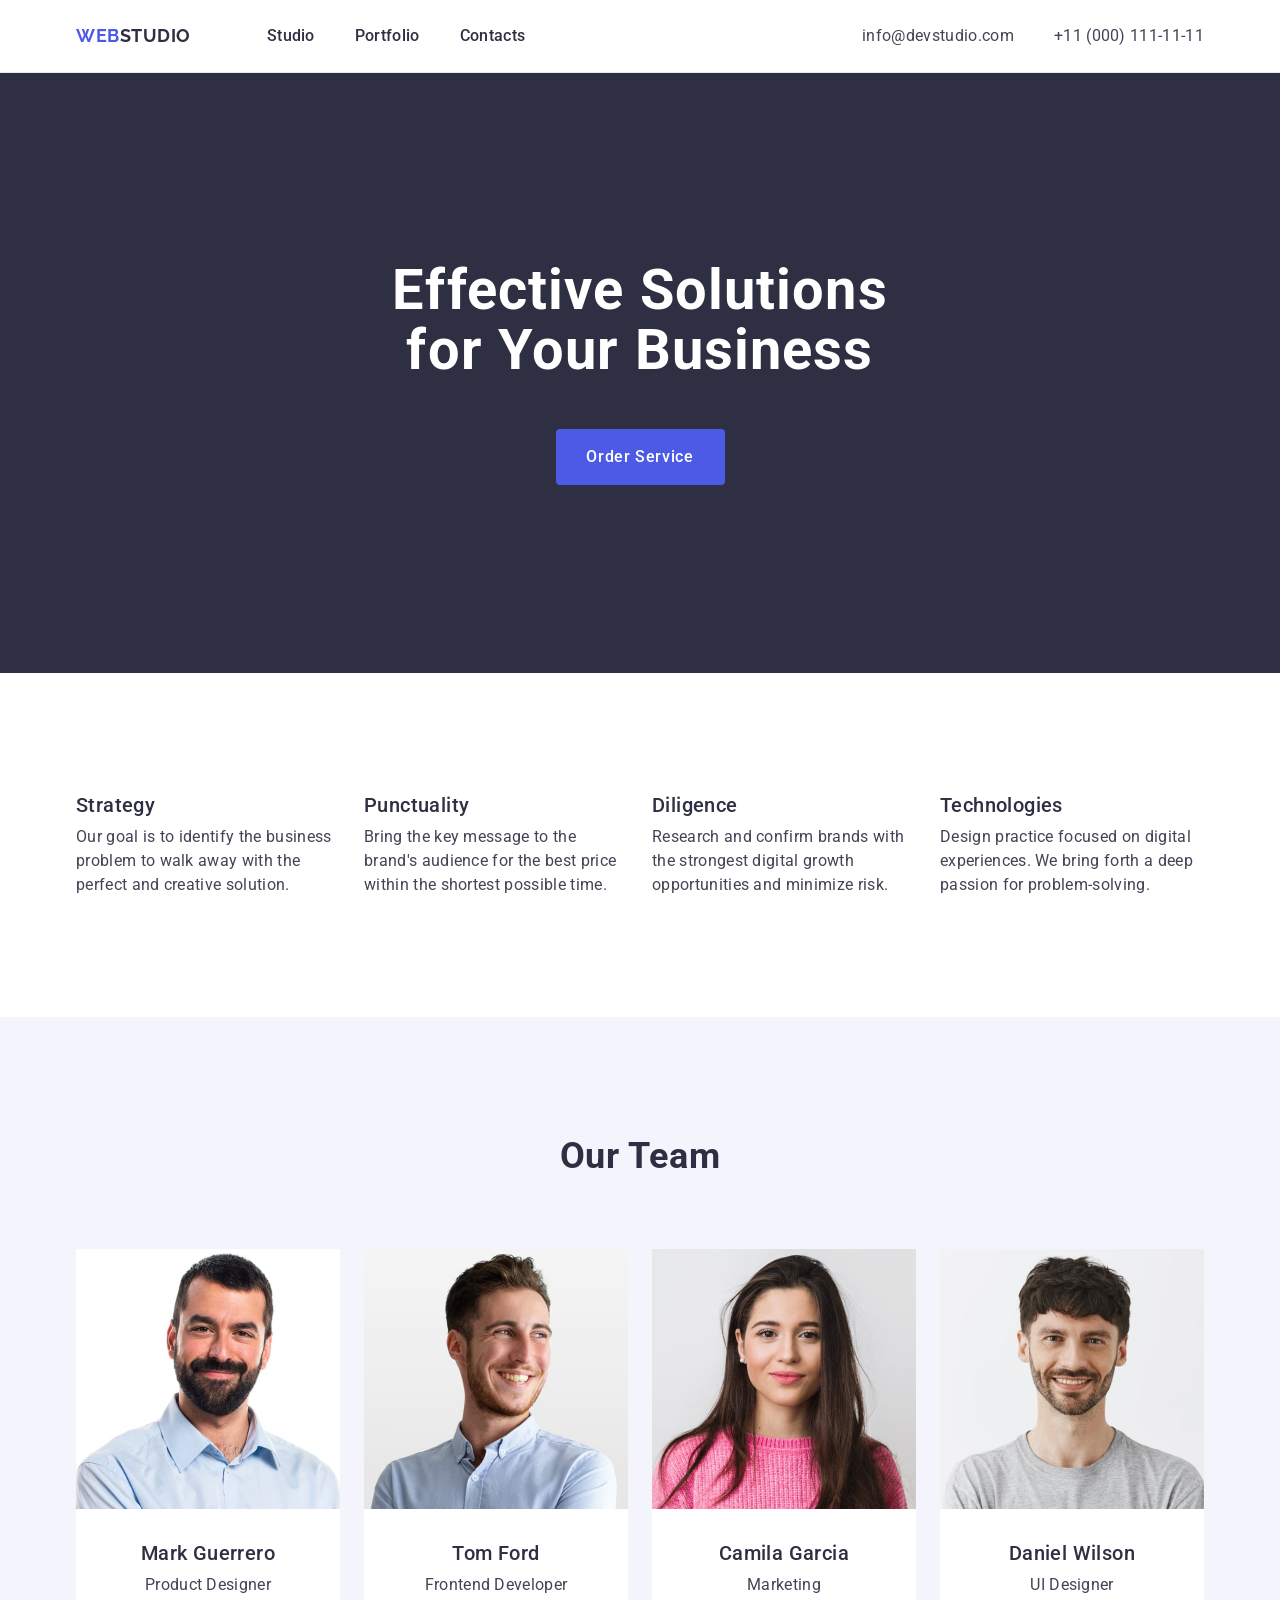
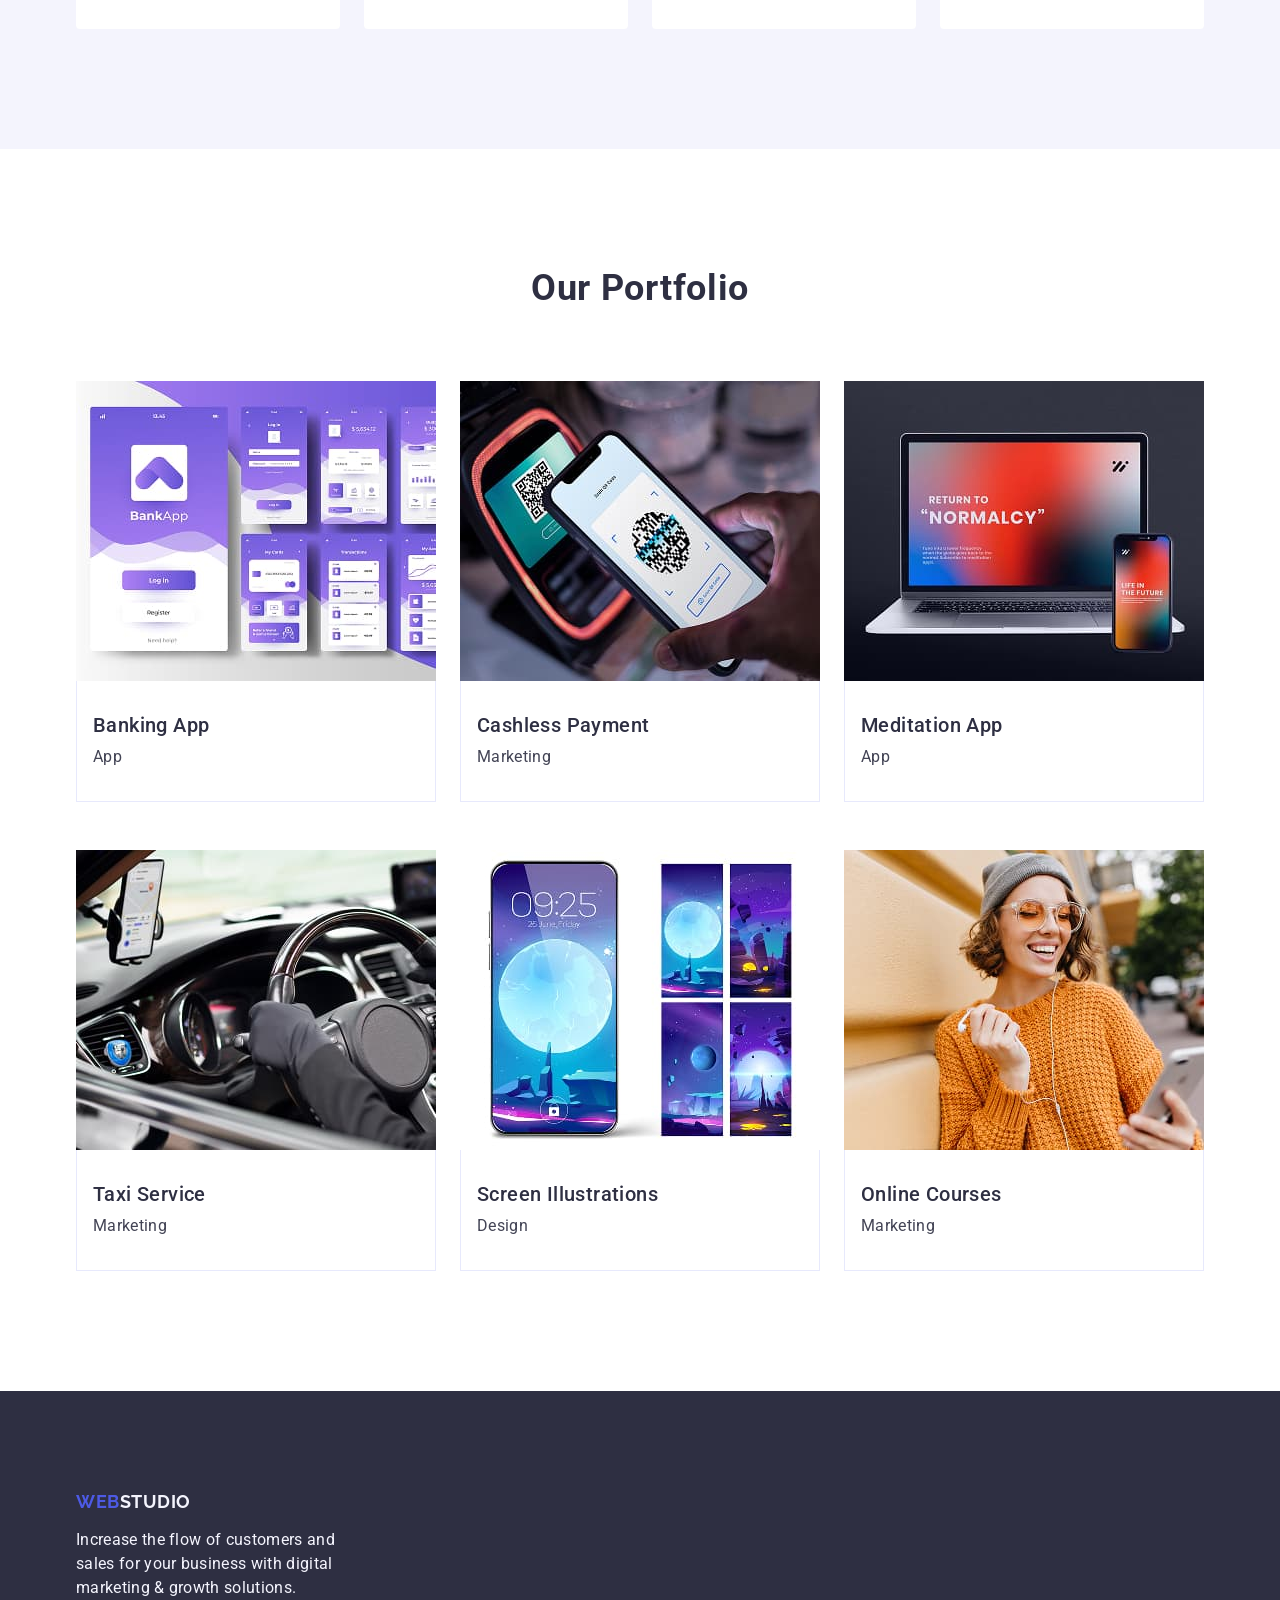
==== commit b539d1a1: "Initial commit" ====
--- a/index.html
+++ b/index.html
@@ -1,266 +1,268 @@
 <!DOCTYPE html>
 <html lang="en">
-<head>
-    <meta charset="UTF-8">
-    <meta http-equiv="X-UA-Compatible" content="IE=edge">
-    <meta name="viewport" content="width=device-width, initial-scale=1.0">
-    <title>Document</title>
-    <link rel="preconnect" href="https://fonts.googleapis.com">
-    <link rel="preconnect" href="https://fonts.gstatic.com" crossorigin>
+  <head>
+    <meta charset="UTF-8" />
+    <meta name="viewport" content="width=device-width, initial-scale=1.0" />
+    <title>WebStudio</title>
+    <link rel="preconnect" href="https://fonts.googleapis.com" />
+    <link rel="preconnect" href="https://fonts.gstatic.com" crossorigin />
     <link
-        href="https://fonts.googleapis.com/css2?family=Raleway:wght@800&family=Roboto:wght@400;500;700;900&display=swap"
-        rel="stylesheet">
-    <link rel="stylesheet" href="https://cdnjs.cloudflare.com/ajax/libs/modern-normalize/1.1.0/modern-normalize.css"
-        integrity="sha512-Y0MM+V6ymRKN2zStTqzQ227DWhhp4Mzdo6gnlRnuaNCbc+YN/ZH0sBCLTM4M0oSy9c9VKiCvd4Jk44aCLrNS5Q=="
-        crossorigin="anonymous" referrerpolicy="no-referrer">
-    <link rel="stylesheet" href="./css/styles.css">
-</head>
-<body>
-<!-- HEADER -->
-    <header class="main-header">
-        <div class="container header-container">
-            <nav class="navigation">
-                <a class="logo link" href="./index.html">Web<span class="accent-header">Studio</span></a>
-                <ul class="nav-menu list">
-                    <li class="nav-menu-item"><a class="nav-link link" href="./index.html">Studio</a></li>
-                    <li class="nav-menu-item"><a class="nav-link link" href="./portfolio.html">Portfolio</a></li>
-                    <li class="nav-menu-item"><a class="nav-link link" href="">Contacts</a></li>
-                </ul>
-            </nav>
-            <address class="address-header">
-                <ul class="address-list list">
-                    <li class="address-list-item"><a class="address-info link" href="mailto:info@devstudio.com">info@devstudio.com</a></li>
-                    <li class="address-list-item"><a class="address-info link" href="tel:+110001111111">+11 (000) 111-11-11</a></li>
-                </ul>
-            </address>
-        </div>
+      href="https://fonts.googleapis.com/css2?family=Raleway:wght@700&family=Roboto:wght@400;500;700&display=swap"
+      rel="stylesheet"
+    />
+    <link
+      rel="stylesheet"
+      href="https://cdnjs.cloudflare.com/ajax/libs/modern-normalize/3.0.1/modern-normalize.min.css"
+      integrity="sha512-q6WgHqiHlKyOqslT/lgBgodhd03Wp4BEqKeW6nNtlOY4quzyG3VoQKFrieaCeSnuVseNKRGpGeDU3qPmabCANg=="
+      crossorigin="anonymous"
+      referrerpolicy="no-referrer"
+    />
+    <link rel="stylesheet" href="./css/styles.css" />
+  </head>
+  <body>
+    <!-- #region header -->
+    <header class="header">
+      <div class="container header-container">
+        <nav class="nav-header">
+          <a href="./index.html" class="logo"
+            >Web<span class="logo-span">Studio</span></a
+          >
+          <ul class="header-list nav-list">
+            <li class="header-list-item">
+              <a href="./index.html" class="header-list-item-link link"
+                >Studio</a
+              >
+            </li>
+            <li class="header-list-item">
+              <a href="" class="header-list-item-link link">Portfolio</a>
+            </li>
+            <li class="header-list-item">
+              <a href="" class="header-list-item-link link">Contacts</a>
+            </li>
+          </ul>
+        </nav>
+        <address class="address">
+          <ul class="address-list header-address">
+            <li class="address-list-item">
+              <a href="mailto:info@devstudio.com" class="address-item-link link"
+                >info@devstudio.com</a
+              >
+            </li>
+            <li class="address-list-item">
+              <a href="tel:+110001111111" class="address-item-link link"
+                >+11 (000) 111-11-11</a
+              >
+            </li>
+          </ul>
+        </address>
+      </div>
     </header>
-<!-- MAIN -->
+    <!-- #endregion header -->
     <main>
-<!-- SECTION HERO -->
-        <section class="section hero">
-            <div class="container">
-                <h1 class="main-title">Effective Solutions for Your Business</h1>
-                <button class="order-btn" type="button">Order Service</button>
-            </div>
-        </section>
-<!-- SECTION FEATURE -->
-        <section class="section section-feature">
-            <div class="container">
-                <h2 class="visually-hidden">Feature</h2>
-                <ul class="feature-list list">
-                    <li class="feature-item">
-                        <div class="icon-feature-wrap">
-                            <svg width="64" height="64" class="icon-feature">
-                                <use href="./images/feachures-icons.svg#icon-antenna"></use>
-                            </svg>
-                        </div>
-                        <h3 class="feature-title">Strategy</h3>
-                        <p class="feature-desc">Our goal is to identify the business problem to walk away with the perfect and creative solution.</p>
-                    </li>
-                    <li class="feature-item">
-                        <div class="icon-feature-wrap">
-                            <svg width="64" height="64" class="icon-feature">
-                                <use href="./images/feachures-icons.svg#icon-clock"></use>
-                            </svg>
-                        </div>
-                        <h3 class="feature-title">Punctuality</h3>
-                        <p class="feature-desc">Bring the key message to the brand's audience for the best price within the shortest possible time.</p>
-                    </li>
-                    <li class="feature-item">
-                        <div class="icon-feature-wrap">
-                            <svg width="64" height="64" class="icon-feature">
-                                <use href="./images/feachures-icons.svg#icon-diagram"></use>
-                            </svg>
-                        </div>
-                        <h3 class="feature-title">Diligence</h3>
-                        <p class="feature-desc">Research and confirm brands that present the strongest digital growth opportunities and minimize risk.</p>
-                    </li>
-                    <li class="feature-item">
-                        <div class="icon-feature-wrap">
-                            <svg width="64" height="64" class="icon-feature">
-                                <use href="./images/feachures-icons.svg#icon-astronaut"></use>
-                            </svg>
-                        </div>
-                        <h3 class="feature-title">Technologies</h3>
-                        <p class="feature-desc">Design practice focused on digital experiences. We bring forth a deep passion for problem-solving.</p>
-                    </li>
-                </ul>
-            </div>
-        </section>
-<!-- SECTION WHAT ARE WE DOING -->
-        <section class="section we-doing-section">
-            <div class="container">
-                <h2 class="subtitle">What are we doing</h2>
-                <ul class="we-doing-list list">
-                    <li class="we-doing-item">
-                        <img src="./images/what_are_we_doing/screen.jpg" class="we-doing-img" alt="Computer's screen" width="360" height="300">
-                    </li>
-                    <li class="we-doing-item">
-                        <img src="./images/what_are_we_doing/phones_screens.jpg" class="we-doing-img" alt="Many phone's screens" width="360" height="300">
-                    </li>
-                    <li class="we-doing-item">
-                        <img src="./images/what_are_we_doing/laptop_phone.jpg" class="we-doing-img" alt="laptop and phone" width="360" height="300">
-                    </li>
-                </ul>
-            </div>
-        </section>
-<!-- SECTION OUR TEAM -->
-        <section class="section section-team">
-            <div class="container">
-                <h2 class="subtitle">Our team</h2>
-                <ul class="our-team-list list">
-                    <li class="our-team-item">
-                        <img src="./images/our_team/mark_guerrero.jpg" class="our-team-img" alt="Photo of Mark Guerrero" width="264" height="260">
-                        <div class="team-card-content">
-                            <h3 class="worker-name">Mark Guerrero</h3>
-                            <p class="worker-position">Product Designer</p>
-                            <ul class="team-soc-list list">
-                                <li class="team-soc-item item"><a href="" class="team-soc-link link"><svg width="16" height="16" class="team-soc-icon">
-                                    <use href="./images/social-icons.svg#icon-instagram"></use>
-                                </svg></a></li>
-                                <li class="team-soc-item item"><a href="" class="team-soc-link link"><svg width="16" height="16" class="team-soc-icon">
-                                    <use href="./images/social-icons.svg#icon-twitter"></use>
-                                </svg></a></li>
-                                <li class="team-soc-item item"><a href="" class="team-soc-link link"><svg width="16" height="16" class="team-soc-icon">
-                                    <use href="./images/social-icons.svg#icon-facebook"></use>
-                                </svg></a></li>
-                                <li class="team-soc-item item"><a href="" class="team-soc-link link"><svg width="16" height="16" class="team-soc-icon">
-                                    <use href="./images/social-icons.svg#icon-linkedin"></use>
-                                </svg></a></li>
-                            </ul>
-                        </div>
-                    </li>
-                    <li class="our-team-item">
-                        <img src="./images/our_team/tom_ford.jpg" class="our-team-img" alt="Photo of Tom Ford" width="264" height="260">
-                        <div class="team-card-content">
-                            <h3 class="worker-name">Tom Ford</h3>
-                            <p class="worker-position">Frontend Developer</p>
-                            <ul class="team-soc-list list">
-                                <li class="team-soc-item item"><a href="" class="team-soc-link link"><svg width="16" height="16" class="team-soc-icon">
-                                    <use href="./images/social-icons.svg#icon-instagram"></use>
-                                </svg></a></li>
-                                <li class="team-soc-item item"><a href="" class="team-soc-link link"><svg width="16" height="16" class="team-soc-icon">
-                                    <use href="./images/social-icons.svg#icon-twitter"></use>
-                                </svg></a></li>
-                                <li class="team-soc-item item"><a href="" class="team-soc-link link"><svg width="16" height="16" class="team-soc-icon">
-                                    <use href="./images/social-icons.svg#icon-facebook"></use>
-                                </svg></a></li>
-                                <li class="team-soc-item item"><a href="" class="team-soc-link link"><svg width="16" height="16" class="team-soc-icon">
-                                    <use href="./images/social-icons.svg#icon-linkedin"></use>
-                                </svg></a></li>
-                            </ul>
-                        </div>
-                    </li>
-                    <li class="our-team-item">
-                        <img src="./images/our_team/camila_garcia.jpg" class="our-team-img" alt="Photo of Camila Garcia" width="264" height="260">
-                        <div class="team-card-content">
-                            <h3 class="worker-name">Camila Garcia</h3>
-                            <p class="worker-position">Marketing</p>
-                            <ul class="team-soc-list list">
-                                <li class="team-soc-item item"><a href="" class="team-soc-link link"><svg width="16" height="16" class="team-soc-icon">
-                                    <use href="./images/social-icons.svg#icon-instagram"></use>
-                                </svg></a></li>
-                                <li class="team-soc-item item"><a href="" class="team-soc-link link"><svg width="16" height="16" class="team-soc-icon">
-                                    <use href="./images/social-icons.svg#icon-twitter"></use>
-                                </svg></a></li>
-                                <li class="team-soc-item item"><a href="" class="team-soc-link link"><svg width="16" height="16" class="team-soc-icon">
-                                    <use href="./images/social-icons.svg#icon-facebook"></use>
-                                </svg></a></li>
-                                <li class="team-soc-item item"><a href="" class="team-soc-link link"><svg width="16" height="16" class="team-soc-icon">
-                                    <use href="./images/social-icons.svg#icon-linkedin"></use>
-                                </svg></a></li>
-                            </ul>
-                        </div>
-                    </li>
-                    <li class="our-team-item">
-                        <img src="./images/our_team/daniel_wilson.jpg" class="our-team-img" alt="Photo of Daniel Wilson" width="264" height="260">
-                        <div class="team-card-content">
-                            <h3 class="worker-name">Daniel Wilson</h3>
-                            <p class="worker-position">UI Designer</p>
-                            <ul class="team-soc-list list">
-                                <li class="team-soc-item item"><a href="" class="team-soc-link link"><svg width="16" height="16" class="team-soc-icon">
-                                    <use href="./images/social-icons.svg#icon-instagram"></use>
-                                </svg></a></li>
-                                <li class="team-soc-item item"><a href="" class="team-soc-link link"><svg width="16" height="16" class="team-soc-icon">
-                                    <use href="./images/social-icons.svg#icon-twitter"></use>
-                                </svg></a></li>
-                                <li class="team-soc-item item"><a href="" class="team-soc-link link"><svg width="16" height="16" class="team-soc-icon">
-                                    <use href="./images/social-icons.svg#icon-facebook"></use>
-                                </svg></a></li>
-                                <li class="team-soc-item item"><a href="" class="team-soc-link link"><svg width="16" height="16" class="team-soc-icon">
-                                    <use href="./images/social-icons.svg#icon-linkedin"></use>
-                                </svg></a></li>
-                            </ul>
-                        </div>
-                    </li>
-                </ul>
-            </div>
-        </section>
-<!-- SECTION CUSTOMERS -->
-        <section class="customers-section section">
-            <div class="container">
-                <h2 class="subtitle">Customers</h2>
-                <ul class="customers-list list">
-                    <li class="customers-item item"><a href="" class="customers-link link">
-                        <svg width="104" height="56" class="customers-icon">
-                            <use href="./images/customers-icons.svg#icon-customer-1"></use>
-                        </svg>
-                    </a></li>
-                    <li class="customers-item item"><a href="" class="customers-link link">
-                        <svg width="104" height="56" class="customers-icon">
-                            <use href="./images/customers-icons.svg#icon-customer-2"></use>
-                        </svg>
-                    </a></li>
-                    <li class="customers-item item"><a href="" class="customers-link link">
-                        <svg width="104" height="56" class="customers-icon">
-                            <use href="./images/customers-icons.svg#icon-customer-3"></use>
-                        </svg>
-                    </a></li>
-                    <li class="customers-item item"><a href="" class="customers-link link">
-                        <svg width="104" height="56" class="customers-icon">
-                            <use href="./images/customers-icons.svg#icon-customer-4"></use>
-                        </svg>
-                    </a></li>
-                    <li class="customers-item item"><a href="" class="customers-link link">
-                        <svg width="104" height="56" class="customers-icon">
-                            <use href="./images/customers-icons.svg#icon-customer-5"></use>
-                        </svg>
-                    </a></li>
-                    <li class="customers-item item"><a href="" class="customers-link link">
-                        <svg width="104" height="56" class="customers-icon">
-                            <use href="./images/customers-icons.svg#icon-customer-6"></use>
-                        </svg>
-                    </a></li>
-                </ul>
-            </div>
-        </section>
+      <!--#region Hero -->
+      <section class="section-hero">
+        <div class="container">
+          <h1 class="hero-title">Effective Solutions for Your Business</h1>
+          <button type="button" class="button">Order Service</button>
+        </div>
+      </section>
+      <!--#endregion end Hero -->
+      <!-- #region About us -->
+      <section class="section-aboutus">
+        <div class="container">
+          <h2 class="visually-hidden">About us</h2>
+          <ul class="aboutus-list">
+            <li class="aboutus-list-item">
+              <h3 class="subtitle">Strategy</h3>
+              <p class="text">
+                Our goal is to identify the business problem to walk away with
+                the perfect and creative solution.
+              </p>
+            </li>
+            <li class="aboutus-list-item">
+              <h3 class="subtitle">Punctuality</h3>
+              <p class="text">
+                Bring the key message to the brand's audience for the best price
+                within the shortest possible time.
+              </p>
+            </li>
+            <li class="aboutus-list-item">
+              <h3 class="subtitle">Diligence</h3>
+              <p class="text">
+                Research and confirm brands with the strongest digital growth
+                opportunities and minimize risk.
+              </p>
+            </li>
+            <li class="aboutus-list-item">
+              <h3 class="subtitle">Technologies</h3>
+              <p class="text">
+                Design practice focused on digital experiences. We bring forth a
+                deep passion for problem-solving.
+              </p>
+            </li>
+          </ul>
+        </div>
+      </section>
+      <!-- #endregion end About us -->
+      <!-- #region Our team -->
+      <section class="team-section">
+        <div class="container">
+          <h2 class="section-title">Our Team</h2>
+          <ul class="team-list">
+            <li class="team-list-item">
+              <img
+                src="./images/mark_guerrero.jpg"
+                alt="photo_mark_guerrero"
+                width="264"
+                height="260"
+                class="team-img"
+              />
+              <div class="team-item-content">
+                <h3 class="subtitle team-name">Mark Guerrero</h3>
+                <p class="text team-text">Product Designer</p>
+              </div>
+            </li>
+            <li class="team-list-item">
+              <img
+                src="./images/tom_ford.jpg"
+                alt="photo_tom_ford"
+                width="264"
+                height="260"
+                class="team-img"
+              />
+              <div class="team-item-content">
+                <h3 class="subtitle team-name">Tom Ford</h3>
+                <p class="text team-text">Frontend Developer</p>
+              </div>
+            </li>
+            <li class="team-list-item">
+              <img
+                src="./images/camila_garcia.jpg"
+                alt="photo_camila_garcia"
+                width="264"
+                height="260"
+                class="team-img"
+              />
+              <div class="team-item-content">
+                <h3 class="subtitle team-name">Camila Garcia</h3>
+                <p class="text team-text">Marketing</p>
+              </div>
+            </li>
+            <li class="team-list-item">
+              <img
+                src="./images/daniel_wilson.jpg"
+                alt="photo_daniel_wilson"
+                width="264"
+                height="260"
+                class="team-img"
+              />
+              <div class="team-item-content">
+                <h3 class="subtitle team-name">Daniel Wilson</h3>
+                <p class="text team-text">UI Designer</p>
+              </div>
+            </li>
+          </ul>
+        </div>
+      </section>
+      <!-- #endregion end Our team -->
+      <!-- #region Our Portfolio -->
+      <section class="portfolio-section">
+        <div class="container">
+          <h2 class="portfolio-title section-title">Our Portfolio</h2>
+          <ul class="portfolio-list">
+            <li class="portfolio-list-item">
+              <img
+                src="./images/our-portfolio/banking-app.jpg"
+                alt="Screenshots of banking app pages"
+                width="360"
+                height="300"
+                class="portfolio-item-img"
+              />
+              <div class="portfolio-item-content">
+                <h3 class="subtitle">Banking App</h3>
+                <p class="text">App</p>
+              </div>
+            </li>
+            <li class="portfolio-list-item">
+              <img
+                src="./images/our-portfolio/cashless-payment.jpg"
+                alt="Paying through terminal with a phone"
+                width="360"
+                height="300"
+                class="portfolio-item-img"
+              />
+              <div class="portfolio-item-content">
+                <h3 class="subtitle">Cashless Payment</h3>
+                <p class="text">Marketing</p>
+              </div>
+            </li>
+            <li class="portfolio-list-item">
+              <img
+                src="./images/our-portfolio/meditation-app.jpg"
+                alt="Phone and laptop showing meditation app"
+                width="360"
+                height="300"
+                class="portfolio-item-img"
+              />
+              <div class="portfolio-item-content">
+                <h3 class="subtitle">Meditation App</h3>
+                <p class="text">App</p>
+              </div>
+            </li>
+            <li class="portfolio-list-item">
+              <img
+                src="./images/our-portfolio/taxi-service.jpg"
+                alt="Hands on the wheel inside the car"
+                width="360"
+                height="300"
+                class="portfolio-item-img"
+              />
+              <div class="portfolio-item-content">
+                <h3 class="subtitle">Taxi Service</h3>
+                <p class="text">Marketing</p>
+              </div>
+            </li>
+            <li class="portfolio-list-item">
+              <img
+                src="./images/our-portfolio/screen-illustration.jpg"
+                alt="Phone and phone screens with a moon on it"
+                width="360"
+                height="300"
+                class="portfolio-item-img"
+              />
+              <div class="portfolio-item-content">
+                <h3 class="subtitle">Screen Illustrations</h3>
+                <p class="text">Design</p>
+              </div>
+            </li>
+            <li class="portfolio-list-item">
+              <img
+                src="./images/our-portfolio/online-courses.jpg"
+                alt="Girl in the glasses with a phone"
+                width="360"
+                height="300"
+                class="portfolio-item-img"
+              />
+              <div class="portfolio-item-content">
+                <h3 class="subtitle">Online Courses</h3>
+                <p class="text">Marketing</p>
+              </div>
+            </li>
+          </ul>
+        </div>
+      </section>
+      <!-- #endregion Our Portfolio -->
     </main>
-<!-- FOOTER -->
-    <footer class="page-footer">
-        <div class="container footer-container">
-            <div class="footer-content">
-                <a class="logo footer-logo link" href="./index.html">Web<span class="accent-footer">Studio</span></a>
-                <p class="footer-text">Increase the flow of customers and sales for your business with digital marketing & growth solutions.</p>
-            </div>
-            <div class="footer-social">
-                <h2 class="footer-social-header">Social media</h2>
-                <ul class="footer-social-list list">
-                    <li class="footer-social-item item"><a href="" class="footer-social-link link"><svg width="24" height="24" class="footer-social-icon">
-                        <use class="footer-social-icon" href="./images/social-icons.svg#icon-instagram"></use>
-                    </svg></a></li>
-                    <li class="footer-social-item item"><a href="" class="footer-social-link link"><svg width="24" height="24" class="footer-social-icon">
-                        <use href="./images/social-icons.svg#icon-twitter"></use>
-                    </svg></a></li>
-                    <li class="footer-social-item item"><a href="" class="footer-social-link link"><svg width="24" height="24" class="footer-social-icon">
-                        <use href="./images/social-icons.svg#icon-facebook"></use>
-                    </svg></a></li>
-                    <li class="footer-social-item item"><a href="" class="footer-social-link link"><svg width="24" height="24" class="footer-social-icon">
-                        <use href="./images/social-icons.svg#icon-linkedin"></use>
-                    </svg></a></li>
-                </ul>
-            </div>
-        </div>
+    <footer class="footer">
+      <div class="container">
+        <a href="./index.html" class="logo logo-footer"
+          >Web<span class="logo-span-footer">Studio</span></a
+        >
+        <p class="text text-footer">
+          Increase the flow of customers and sales for your business with
+          digital marketing & growth solutions.
+        </p>
+      </div>
     </footer>
-</body>
-</html>+  </body>
+</html>
--- a/css/styles.css
+++ b/css/styles.css
@@ -1,537 +1,290 @@
-:root {
-    --logo-btn-color: #4d5ae5;
-    --hover-color: #404bbf;
-    --accent-color: #2e2f42;
-    --color-green: #31d0aa;
-    --main-color: #434455;
-    --color-light-slate: #8e8f99;
-    --color-footer-text: #e7e9fc;
-    --color-accent-footer: #f4f4fd;
-    --color-white: #FFFFFF;
-    --color-navy-blue-modal: #2e2f42;
-    --color-grey: #2e2f42;
-    --gap-8: 8px;
-    --gap-24: 24px;
-    --gap-40: 40px;
-}
-
-p,
+body {
+  font-family: Roboto, sans-serif;
+  color: #434455;
+  background-color: #fff;
+}
+
+a {
+  text-decoration: none;
+}
+
+ul,
+ol {
+  list-style-type: none;
+  margin: 0;
+  padding-left: 0;
+}
+
+img {
+  display: block;
+}
+
+button {
+  cursor: pointer;
+}
+
 h1,
 h2,
 h3,
 h4,
 h5,
-h6 {
-    margin: 0;
-}
-
-ul {
-    padding-left: 0;
-    margin: 0;
-}
-
-button {
-    cursor: pointer;
-}
-
-img {
-    display: block;
-    max-width: 100%;
-}
-
-.list {
-    list-style: none;
+h6,
+p {
+  margin: 0;
+}
+
+.visually-hidden {
+  position: absolute;
+  width: 1px;
+  height: 1px;
+  margin: -1px;
+  border: 0;
+  padding: 0;
+
+  white-space: nowrap;
+  clip-path: inset(100%);
+  clip: rect(0 0 0 0);
+  overflow: hidden;
+}
+
+.container {
+  max-width: 1158px;
+  padding: 0 15px;
+  margin: 0 auto;
+}
+
+/* #region Header */
+
+.header {
+  border-bottom: 1px solid #e7e9fc;
+}
+
+.header-container {
+  display: flex;
+  justify-content: space-between;
+  align-items: center;
+}
+
+.nav-header {
+  display: flex;
+  align-items: center;
+}
+
+.nav-list {
+  display: flex;
+  gap: 40px;
+}
+
+.header-address {
+  display: flex;
+  gap: 40px;
+}
+
+.logo {
+  font-family: 'Raleway', sans-serif;
+  font-weight: 700;
+  font-size: 18px;
+  line-height: 1.17;
+  letter-spacing: 0.03em;
+  text-transform: uppercase;
+  color: #4d5ae5;
+  margin-right: 76px;
+}
+
+.logo-span {
+  color: #2e2f42;
 }
 
 .link {
-    text-decoration: none;
-}
-
-.section {
-    padding-top: 120px;
-    padding-bottom: 120px;
-    outline: 1px solid blue;
-}
-
-.container {
-    width: 1158px;
-    padding-right: 15px;
-    padding-left: 15px;
-    margin: 0 auto;
-    outline: 1px solid red;
-}
-
-.visually-hidden {
-    position: absolute;
-    width: 1px;
-    height: 1px;
-    margin: -1px;
-    border: 0;
-    padding: 0;
-    white-space: nowrap;
-    clip-path: inset(100%);
-    clip: rect(0 0 0 0);
-    overflow: hidden;
-}
-
-body {
-    font-family: 'Roboto', sans-serif;
-    color: var(--main-color)
-}
-
-/***** HEADER *****/
-
-.main-header {
-    padding-top: 24px;
-    padding-bottom: 24px;
-    border-bottom: 1px solid var(--color-footer-text);
-}
-
-.header-container {
-    display: flex;
-    align-items: center;
-    justify-content: space-between;
-}
-
-.navigation {
-    display: flex;
-    align-items: center;
-}
-
-.navigation > .logo {
-    margin-right: 76px;
-}
-
-.logo {
-    font-family: 'Raleway', sans-serif;
-    font-weight: 800;
-    font-size: 18px;
-    line-height: 1.17;
-    letter-spacing: 0.03em;
-    text-transform: uppercase;
-    color: var(--logo-btn-color);
-}
-
-.accent-header {
-    color: var(--accent-color);
-}
-
-.nav-menu {
-    display: flex;
-    gap: var(--gap-40);
-}
-
-.nav-link {
-    font-weight: 500;
-    font-size: 16px;
-    line-height: 1.5;
-    letter-spacing: 0.02em;
-    color: var(--accent-color);
-}
-
-.nav-link:hover,
-.nav-link:focus,
-.nav-link:active {
-    color: var(--hover-color);
-}
-
-.address-header {
-    font-style: normal;
-}
-
-.address-list {
-    display: flex;
-    gap: var(--gap-40);
-}
-
-.address-info {
-    font-style: normal;
-    font-size: 16px;
-    line-height: 1.5;
-    letter-spacing: 0.02em;
-    color: var(--main-color);
-}
-
-.address-info:is(:hover, :focus) {
-    color: var(--hover-color);
-}
-
-/***** MAIN *****/
-
-/***** HERO *****/
-.hero {
-    background-color: var(--accent-color);
-    background-image: linear-gradient(rgba(46, 47, 66, 0.7),rgba(46, 47, 66, 0.7)), url(../images/hero-bg.jpg);
-    background-repeat: no-repeat;
-    background-position: center;
-    background-size: cover;
-    max-width: 1440px;
-    margin: 0 auto;
-    padding-top: 188px;
-    padding-bottom: 188px;
-    text-align: center;
-}
-
-.main-title {
-    max-width: 496px;
-    font-size: 56px;
-    line-height: 1.07;
-    text-align: center;
-    letter-spacing: 0.02em;
-    color: var(--color-white);
-    margin-bottom: 48px;
-    margin-right: auto;
-    margin-left: auto;
-}
-
-.order-btn {
-    font-family: inherit;
-    font-weight: 500;
-    font-size: 16px;
-    line-height: 1.5;
-    letter-spacing: 0.04em;
-    background-color: var(--logo-btn-color);
-    color: var(--color-white);
-    box-shadow: 0px 4px 4px rgba(0, 0, 0, 0.15);
-    border: none;
-    border-radius: 4px;
-    padding: 16px 32px;
-    margin: 0 auto;
-
-}
-
-.order-btn:hover,
-.order-btn:focus {
-    background-color: var(--hover-color);
-    color: var(--color-white);
-}
-
-/***** SECTION FEATURE *****/
-
-.feature-container {
-    display: flex;
-}
-
-.feature-list {
-    display: flex;
-    gap: var(--gap-24);
-}
-
-.feature-item {
-    width: calc((100% - 72px)/4);
-}
-
-.icon-feature-wrap {
-    display: flex;
-    justify-content: center;
-    align-items: center;
-    width: 264px;
-    background: var(--color-accent-footer);
-    border-radius: 4px;
-    margin-bottom: 8px;
-    padding: 24px 100px;
-}
-
-.feature-title {
-    font-weight: 500;
-    font-size: 20px;
-    line-height: 1.2;
-    letter-spacing: 0.02em;
-    color: var(--accent-color);
-    margin-bottom: 8px;
-}
-
-.feature-desc {
-    font-size: 16px;
-    line-height: 1.5;
-    letter-spacing: 0.02em;
+  font-size: 16px;
+  line-height: 1.5;
+  letter-spacing: 0.02em;
+  color: #2e2f42;
+}
+
+.header-list-item-link {
+  font-weight: 500;
+  padding-top: 24px;
+  padding-bottom: 24px;
+  display: block;
+}
+
+.address {
+  font-style: normal;
+}
+
+.address-item-link {
+  font-weight: 400;
+  color: #434455;
+}
+
+.link:hover,
+.link:focus {
+  color: #404bbf;
+}
+/* #endregion Header */
+
+/* #region Hero */
+.section-hero {
+  background: #2e2f42;
+  padding: 188px 0;
+}
+
+.hero-title {
+  font-weight: 700;
+  font-size: 56px;
+  line-height: 1.07;
+  letter-spacing: 0.02em;
+  text-align: center;
+  color: #fff;
+  background-color: #2e2f42;
+  max-width: 496px;
+  margin: 0 auto;
+  margin-bottom: 48px;
+}
+
+.button {
+  font-weight: 500;
+  font-size: 16px;
+  line-height: 1.5;
+  letter-spacing: 0.04em;
+  color: #fff;
+  background: #4d5ae5;
+  border: none;
+  border-radius: 4px;
+  min-width: 169px;
+  height: 56px;
+  display: block;
+  margin: 0 auto;
+}
+
+.button:hover,
+.button:focus {
+  background: #404bbf;
+}
+/* #endregion Hero */
+
+/* #region Section About us */
+
+.section-aboutus {
+  padding: 120px 0;
+}
+
+.aboutus-list {
+  display: flex;
+  gap: 24px;
+}
+
+.aboutus-list-item {
+  width: calc((100% - 72px) / 4);
 }
 
 .subtitle {
-    font-size: 36px;
-    line-height: 1.11;
-    text-align: center;
-    letter-spacing: 0.02em;
-    text-transform: capitalize;
-    color: var(--accent-color);
-    margin-bottom: 72px;
-}
-
-/***** WHAT ARE WE DOING *****/
-
-.we-doing-section {
-    padding-top: 0;
-}
-
-.we-doing-list {
-    display: flex;
-    gap: var(--gap-24);
-}
-
-/***** OUR TEAM *****/
-
-.section-team {
-    background-color: var(--color-accent-footer);
-}
-
-.our-team-list {
-    display: flex;
-    gap: var(--gap-24);
-}
-
-.our-team-item {
-    background: var(--color-white);
-    box-shadow: 0px 1px 6px rgba(46, 47, 66, 0.08), 0px 1px 1px rgba(46, 47, 66, 0.16), 0px 2px 1px rgba(46, 47, 66, 0.08);
-    border-radius: 0px 0px 4px 4px;
-    width: calc((100% - 72px)/4);
-}
-
-.team-card-content {
-    display: flex;
-    flex-direction: column;
-    justify-content: center;
-    align-items: center;
-    gap: var(--gap-8);
-    padding: 32px 16px;
-}
-
-.worker-name {
-    font-weight: 500;
-    font-size: 20px;
-    line-height: 1.2;
-    letter-spacing: 0.02em;
-    color: var(--accent-color);
-}
-
-.worker-position {
-    font-size: 16px;
-    line-height: 1.5;
-    letter-spacing: 0.02em;
-    margin-bottom: 8px;
-}
-
-.team-soc-list {
-    display: flex;
-    justify-content: center;
-    gap: 24px;
-}
-
-.team-soc-item {
-    width: 40px;
-    height: 40px;
-}
-
-.team-soc-link {
-    width: 100%;
-    height: 100%;
-    display: flex;
-    align-items: center;
-    justify-content: center;
-    border-radius: 50%;
-    background-color: var(--logo-btn-color);
-}
-
-.team-soc-link:hover,
-.team-soc-link:focus {
-    background-color: var(--hover-color);
-}
-
-/***** CUSTOMERS *****/
-
-.customers-list {
-    display: flex;
-    flex-direction: row;
-    align-items: flex-start;
-    padding: 0px;
-    gap: 24px;
-}
-
-.customers-item {
-    height: 88px;
-    width: calc((100% - 120px)/6);
-}
-
-.customers-icon {
-    padding: 16px 32px;
-    width: 100%;
-    height: 100%;
-    fill: var(--color-light-slate);
-}
-
-.customers-link {
-    width: 100%;
-    height: 100%;
-    display: flex;
-    justify-content: center;
-    align-items: center;
-    border: 1px solid var(--color-light-slate);
-    border-radius: 4px;
-}
-
-.customers-link:hover .customers-icon,
-.customers-link:focus .customers-icon {
-    border: 1px solid var(--hover-color);
-    fill: var(--hover-color);
-}
-
-/***** FOOTER *****/
-
-.page-footer {
-    background-color: var(--accent-color);
-    padding-top: 100px;
-    padding-bottom: 100px;
-}
-
-.footer-container {
-    display: flex;
-}
-
-.footer-content {
-    width: 264px;
-    margin-right: 120px;
-}
-
-.footer-logo {
-    display: inline-block;
-    padding: 0px;
-    margin-bottom: 16px;
-}
-
-.accent-footer {
-    color: var(--color-accent-footer);
-}
-
-.footer-text {
-    font-size: 16px;
-    line-height: 1.5;
-    letter-spacing: 0.02em;
-    color: var(--color-footer-text);
-}
-
-.footer-social {
-    width: 208px;
-}
-
-.footer-social-header {
-    font-weight: 500;
-    font-size: 16px;
-    line-height: 1.5;
-    letter-spacing: 0.02em;
-    color: var(--color-white);
-    margin-bottom: 16px;
-}
-
-.footer-social-list {
-    display: flex;
-    justify-content: center;
-    gap: 16px;
-}
-
-
-.footer-social-item {
-    width: 40px;
-    height: 40px;
-}
-
-.footer-social-link {
-    width: 40px;
-    height: 40px;
-    display: flex;
-    justify-content: center;
-    align-items: center;
-    padding: 8px;
-    border-radius: 50px;
-    background-color: rgba(255, 255, 255, .1);
-}
-
-.footer-social-link:hover,
-.footer-social-link:focus {
-    background-color: var(--color-green);;
-}
-
-/*--------- PORTFOLIO ---------*/
-
-/***** BUTTON LIST *****/
-
-.project-btn {
-    font-family: inherit;
-    font-weight: 500;
-    font-size: 16px;
-    line-height: 1.5;
-    letter-spacing: 0.04em;
-    background-color: var(--color-accent-footer);
-    color: var(--logo-btn-color);
-    border: 1px solid var(--color-footer-text);
-    border-radius: 4px;
-    padding: 12px 24px;
-}
-
-.project-btn:hover,
-.project-btn:focus {
-    background-color: var(--hover-color);
-    color: var(--color-white);
-    box-shadow: 0px 3px 1px rgba(0, 0, 0, 0.1), 0px 2px 1px rgba(0, 0, 0, 0.08), 0px 2px 2px rgba(0, 0, 0, 0.12);
-    border-color: var(--hover-color);
-}
-
-.project-btn-list {
-    display: flex;
-    flex-direction: row;
-    justify-content: center;
-    align-items: flex-start;
-    padding: 0px;
-    gap: var(--gap-24);
-    margin-bottom: 72px;
-}
-
-.project-card-link {
-    display: block;
-}
-
-.project-card-link:hover,
-.project-card-link:active {
-    border: 1px solid var(--color-accent-footer);
-    box-shadow: 0px 1px 6px rgba(46, 47, 66, 0.08), 0px 1px 1px rgba(46, 47, 66, 0.16), 0px 2px 1px rgba(46, 47, 66, 0.08);
-}
-
-/***** PROJECTS LIST *****/
-
-.projects-section {
-    padding-top: 96px;
-}
-
-.project-list {
-    display: flex;
-    flex-wrap: wrap;
-    gap: 48px 24px;
-}
-
-.project-item {
-    width: calc((100% - 48px)/3);
-}
-
-.project-card-content {
-    display: flex;
-    flex-direction: column;
-    justify-content: center;
-    align-items: flex-start;
-    padding: 32px 16px;
-    gap: var(--gap-8);
-    border: 1px solid #E7E9FC;
-    border-top: none;
-}
-
-.project-name {
-    font-weight: 500;
-    font-size: 20px;
-    line-height: 1.2;
-    letter-spacing: 0.02em;
-    color: var(--accent-color);
-}
-
-.project-type {
-    font-size: 16px;
-    line-height: 1.5;
-    letter-spacing: 0.02em;
-    color: var(--main-color);
-}+  font-weight: 500;
+  font-size: 20px;
+  line-height: 1.2;
+  letter-spacing: 0.02em;
+  color: #2e2f42;
+  margin-bottom: 8px;
+}
+
+.text {
+  font-size: 16px;
+  line-height: 1.5;
+  letter-spacing: 0.02em;
+  color: #434455;
+  /* width: 264px; */
+}
+
+/* #endregion Section About us */
+
+/* #region Section Our team */
+
+.section-title {
+  font-weight: 700;
+  font-size: 36px;
+  line-height: 1.11;
+  letter-spacing: 0.02em;
+  color: #2e2f42;
+  text-align: center;
+  text-transform: capitalize;
+  margin-bottom: 72px;
+}
+
+.team-section {
+  background-color: #f4f4fd;
+  padding: 120px 0;
+}
+
+.team-list {
+  display: flex;
+  gap: 24px;
+}
+
+.team-list-item {
+  background-color: #ffffff;
+  border-radius: 0 0 4px 4px;
+  width: calc((100% - 72px) - 4);
+}
+
+.team-item-content {
+  padding: 32px 0;
+}
+
+.team-name {
+  text-align: center;
+  margin-bottom: 8px;
+}
+
+.team-text {
+  text-align: center;
+}
+/* #endregion Section Our team */
+
+/* #region Section Portfolio */
+
+.portfolio-section {
+  padding: 120px 0 120px 0;
+}
+
+.portfolio-list {
+  background-color: #ffffff;
+  display: flex;
+  flex-wrap: wrap;
+  gap: 48px 24px;
+}
+
+.portfolio-list-item {
+  width: calc((100% - 48px) / 3);
+}
+
+.portfolio-item-content {
+  padding: 32px 16px;
+  padding-left: 16px;
+  border: 1px solid #e7e9fc;
+  border-top: none;
+}
+
+/* #endregion Section Portfolio */
+
+/* #region Footer */
+.footer {
+  background-color: #2e2f42;
+  padding: 100px 0;
+}
+
+.logo-footer {
+  display: inline-block;
+  color: #4d5ae5;
+  margin-bottom: 16px;
+}
+
+.logo-span-footer {
+  color: #f4f4fd;
+}
+
+.text-footer {
+  color: #f4f4fd;
+  width: 264px;
+}
+/* #endregion Footer */
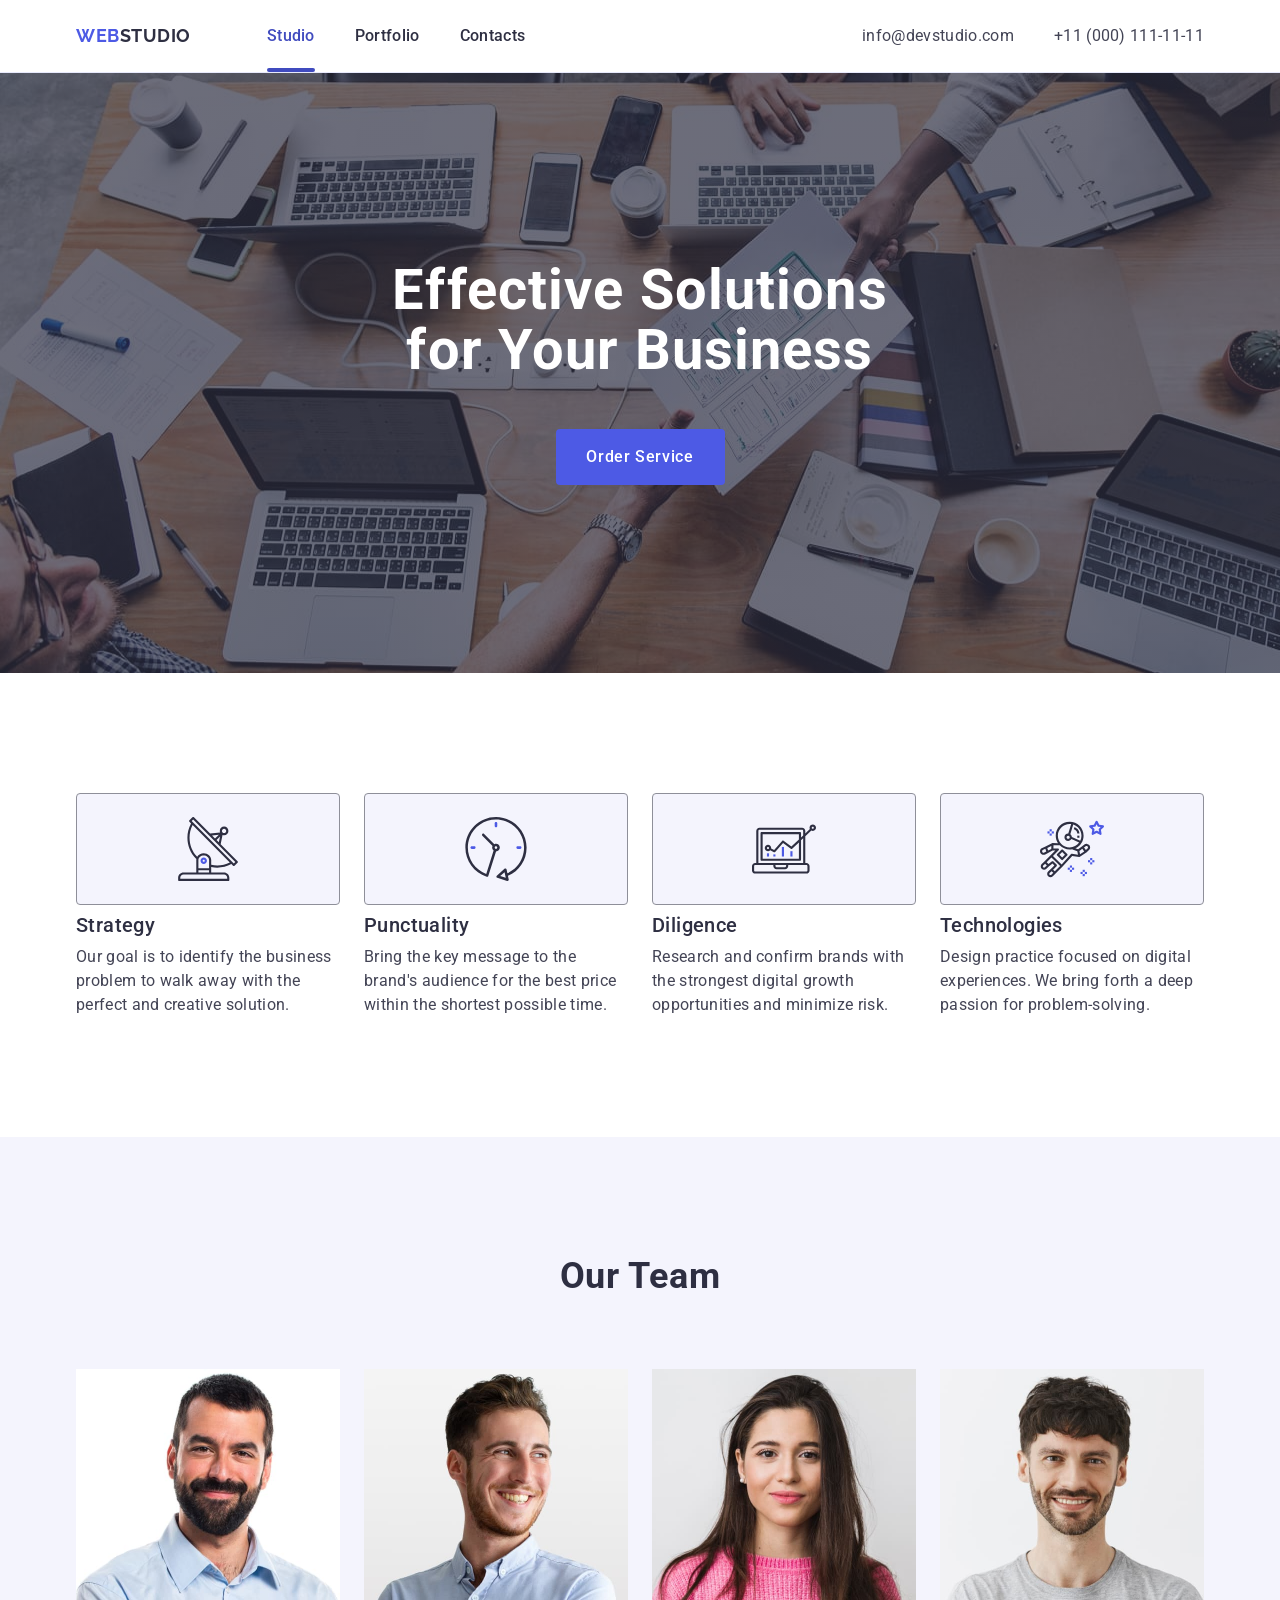
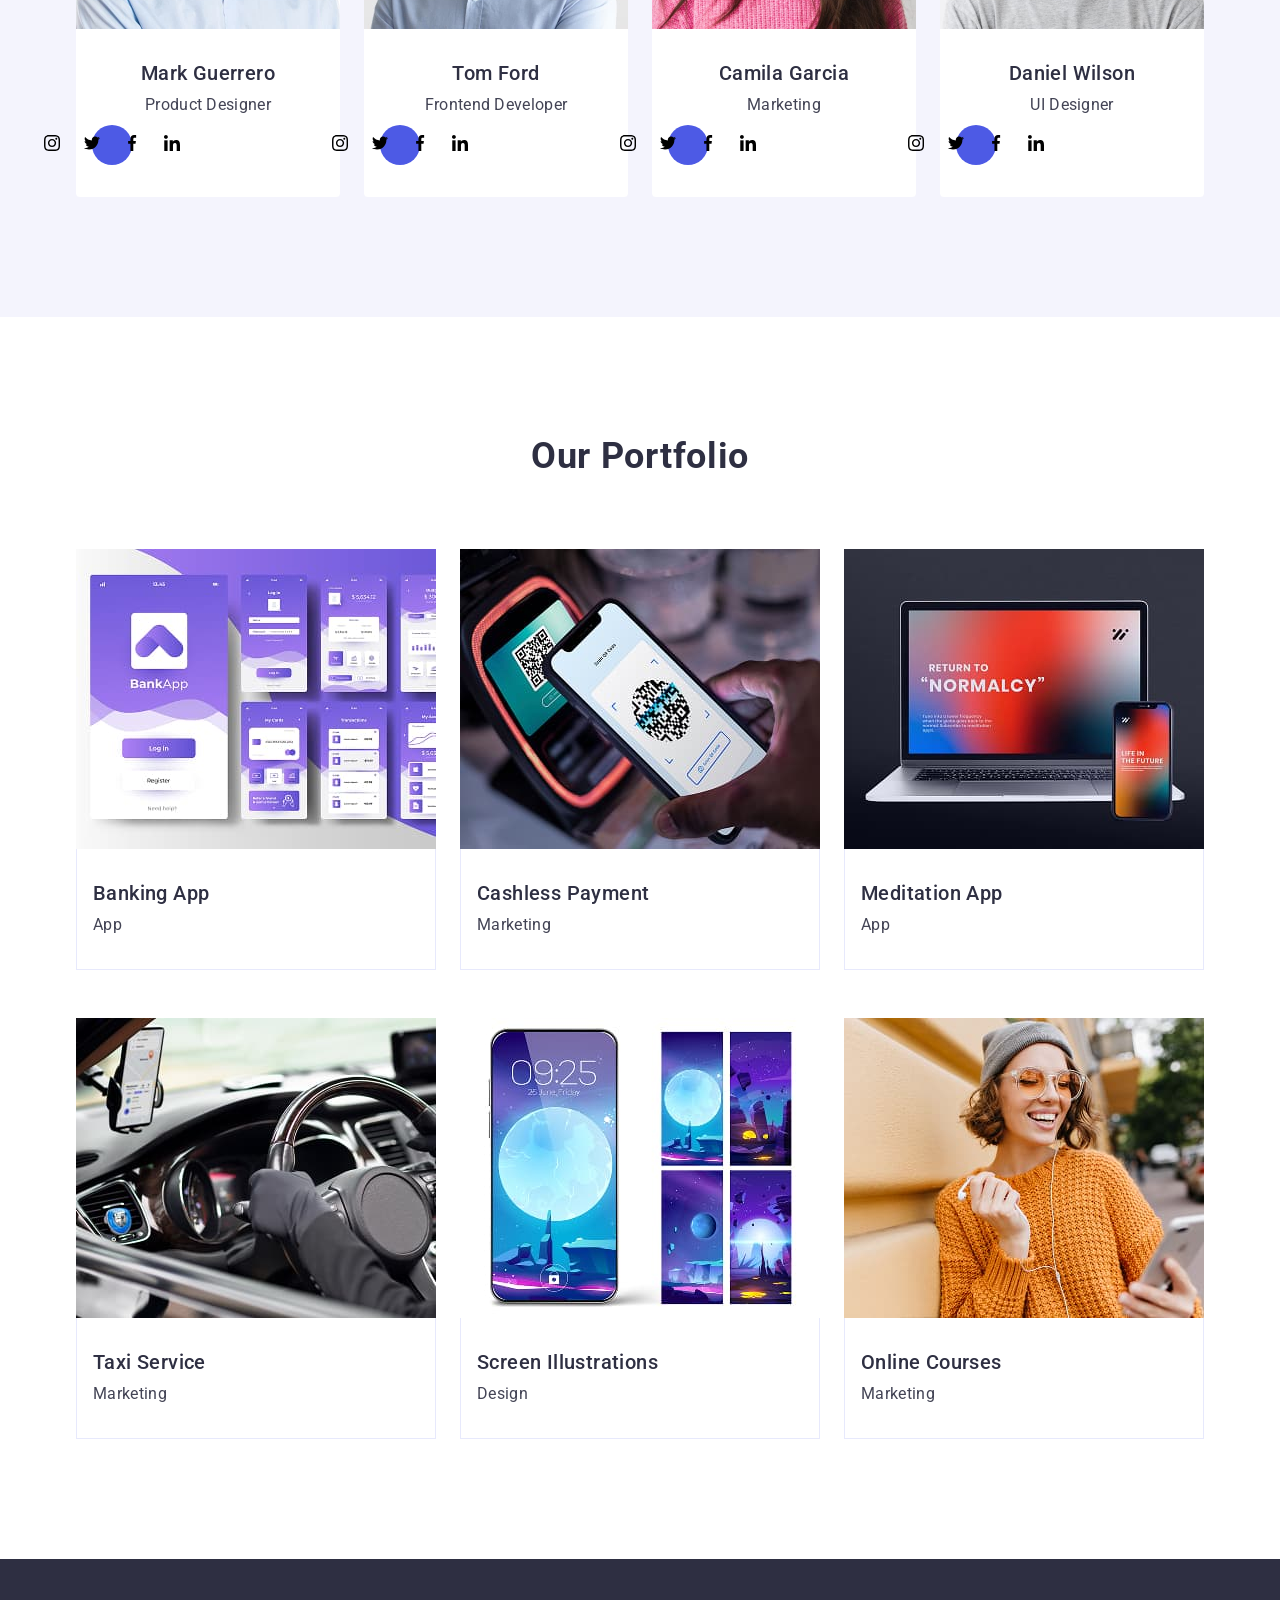
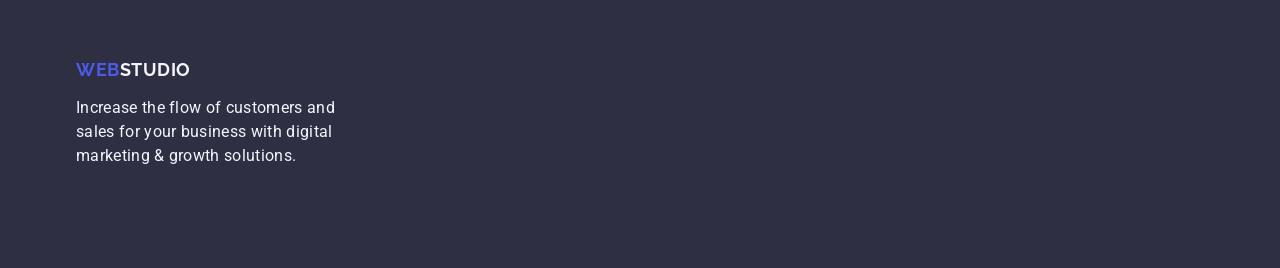
==== commit 476e406b: "fix css and html  file" ====
--- a/index.html
+++ b/index.html
@@ -29,7 +29,9 @@
           >
           <ul class="header-list nav-list">
             <li class="header-list-item">
-              <a href="./index.html" class="header-list-item-link link"
+              <a
+                href="./index.html"
+                class="header-list-item-link link header-item-studio"
                 >Studio</a
               >
             </li>
@@ -73,6 +75,11 @@
           <h2 class="visually-hidden">About us</h2>
           <ul class="aboutus-list">
             <li class="aboutus-list-item">
+              <div class="aboutus-icon-wrap">
+                <svg class="aboutus-icon" width="64" height="64">
+                  <use href="./images/icons/icons.svg#icon-antenna-icon"></use>
+                </svg>
+              </div>
               <h3 class="subtitle">Strategy</h3>
               <p class="text">
                 Our goal is to identify the business problem to walk away with
@@ -80,6 +87,11 @@
               </p>
             </li>
             <li class="aboutus-list-item">
+              <div class="aboutus-icon-wrap">
+                <svg class="aboutus-icon" width="64" height="64">
+                  <use href="./images/icons/icons.svg#icon-clock-icon"></use>
+                </svg>
+              </div>
               <h3 class="subtitle">Punctuality</h3>
               <p class="text">
                 Bring the key message to the brand's audience for the best price
@@ -87,6 +99,11 @@
               </p>
             </li>
             <li class="aboutus-list-item">
+              <div class="aboutus-icon-wrap">
+                <svg class="aboutus-icon" width="64" height="64">
+                  <use href="./images/icons/icons.svg#icon-diagram-icon"></use>
+                </svg>
+              </div>
               <h3 class="subtitle">Diligence</h3>
               <p class="text">
                 Research and confirm brands with the strongest digital growth
@@ -94,6 +111,13 @@
               </p>
             </li>
             <li class="aboutus-list-item">
+              <div class="aboutus-icon-wrap">
+                <svg class="aboutus-icon" width="64" height="64">
+                  <use
+                    href="./images/icons/icons.svg#icon-astronaut-icon"
+                  ></use>
+                </svg>
+              </div>
               <h3 class="subtitle">Technologies</h3>
               <p class="text">
                 Design practice focused on digital experiences. We bring forth a
@@ -111,7 +135,7 @@
           <ul class="team-list">
             <li class="team-list-item">
               <img
-                src="./images/mark_guerrero.jpg"
+                src="./images/our-team/mark_guerrero.jpg"
                 alt="photo_mark_guerrero"
                 width="264"
                 height="260"
@@ -120,11 +144,43 @@
               <div class="team-item-content">
                 <h3 class="subtitle team-name">Mark Guerrero</h3>
                 <p class="text team-text">Product Designer</p>
+                <div class="team-social-icon-wrap">
+                  <ul class="team-social-icon-list">
+                    <li class="team-social-item">
+                      <svg width="16" height="16">
+                        <use
+                          href="./images/icons/icons.svg#icon-instagram-icon"
+                        ></use>
+                      </svg>
+                    </li>
+                    <li class="team-social-item">
+                      <svg width="16" height="16">
+                        <use
+                          href="./images/icons/icons.svg#icon-twitter-icon"
+                        ></use>
+                      </svg>
+                    </li>
+                    <li class="team-social-item">
+                      <svg width="16" height="16">
+                        <use
+                          href="./images/icons/icons.svg#icon-facebook-icon"
+                        ></use>
+                      </svg>
+                    </li>
+                    <li class="team-social-item">
+                      <svg width="16" height="16">
+                        <use
+                          href="./images/icons/icons.svg#icon-linkedin-icon"
+                        ></use>
+                      </svg>
+                    </li>
+                  </ul>
+                </div>
               </div>
             </li>
             <li class="team-list-item">
               <img
-                src="./images/tom_ford.jpg"
+                src="./images/our-team/tom_ford.jpg"
                 alt="photo_tom_ford"
                 width="264"
                 height="260"
@@ -133,11 +189,43 @@
               <div class="team-item-content">
                 <h3 class="subtitle team-name">Tom Ford</h3>
                 <p class="text team-text">Frontend Developer</p>
+                <div class="team-social-icon-wrap">
+                  <ul class="team-social-icon-list">
+                    <li class="team-social-item">
+                      <svg width="16" height="16">
+                        <use
+                          href="./images/icons/icons.svg#icon-instagram-icon"
+                        ></use>
+                      </svg>
+                    </li>
+                    <li class="team-social-item">
+                      <svg width="16" height="16">
+                        <use
+                          href="./images/icons/icons.svg#icon-twitter-icon"
+                        ></use>
+                      </svg>
+                    </li>
+                    <li class="team-social-item">
+                      <svg width="16" height="16">
+                        <use
+                          href="./images/icons/icons.svg#icon-facebook-icon"
+                        ></use>
+                      </svg>
+                    </li>
+                    <li class="team-social-item">
+                      <svg width="16" height="16">
+                        <use
+                          href="./images/icons/icons.svg#icon-linkedin-icon"
+                        ></use>
+                      </svg>
+                    </li>
+                  </ul>
+                </div>
               </div>
             </li>
             <li class="team-list-item">
               <img
-                src="./images/camila_garcia.jpg"
+                src="./images/our-team/camila_garcia.jpg"
                 alt="photo_camila_garcia"
                 width="264"
                 height="260"
@@ -146,11 +234,43 @@
               <div class="team-item-content">
                 <h3 class="subtitle team-name">Camila Garcia</h3>
                 <p class="text team-text">Marketing</p>
+                <div class="team-social-icon-wrap">
+                  <ul class="team-social-icon-list">
+                    <li class="team-social-item">
+                      <svg width="16" height="16">
+                        <use
+                          href="./images/icons/icons.svg#icon-instagram-icon"
+                        ></use>
+                      </svg>
+                    </li>
+                    <li class="team-social-item">
+                      <svg width="16" height="16">
+                        <use
+                          href="./images/icons/icons.svg#icon-twitter-icon"
+                        ></use>
+                      </svg>
+                    </li>
+                    <li class="team-social-item">
+                      <svg width="16" height="16">
+                        <use
+                          href="./images/icons/icons.svg#icon-facebook-icon"
+                        ></use>
+                      </svg>
+                    </li>
+                    <li class="team-social-item">
+                      <svg width="16" height="16">
+                        <use
+                          href="./images/icons/icons.svg#icon-linkedin-icon"
+                        ></use>
+                      </svg>
+                    </li>
+                  </ul>
+                </div>
               </div>
             </li>
             <li class="team-list-item">
               <img
-                src="./images/daniel_wilson.jpg"
+                src="./images/our-team/daniel_wilson.jpg"
                 alt="photo_daniel_wilson"
                 width="264"
                 height="260"
@@ -159,6 +279,38 @@
               <div class="team-item-content">
                 <h3 class="subtitle team-name">Daniel Wilson</h3>
                 <p class="text team-text">UI Designer</p>
+                <div class="team-social-icon-wrap">
+                  <ul class="team-social-icon-list">
+                    <li class="team-social-item">
+                      <svg width="16" height="16">
+                        <use
+                          href="./images/icons/icons.svg#icon-instagram-icon"
+                        ></use>
+                      </svg>
+                    </li>
+                    <li class="team-social-item">
+                      <svg width="16" height="16">
+                        <use
+                          href="./images/icons/icons.svg#icon-twitter-icon"
+                        ></use>
+                      </svg>
+                    </li>
+                    <li class="team-social-item">
+                      <svg width="16" height="16">
+                        <use
+                          href="./images/icons/icons.svg#icon-facebook-icon"
+                        ></use>
+                      </svg>
+                    </li>
+                    <li class="team-social-item">
+                      <svg width="16" height="16">
+                        <use
+                          href="./images/icons/icons.svg#icon-linkedin-icon"
+                        ></use>
+                      </svg>
+                    </li>
+                  </ul>
+                </div>
               </div>
             </li>
           </ul>
--- a/css/styles.css
+++ b/css/styles.css
@@ -102,11 +102,29 @@
   color: #2e2f42;
 }
 
+.header-item-studio {
+  color: #404bbf;
+}
+
+.header-item-studio::after {
+  display: inline-block;
+  content: '';
+  border-radius: 2px;
+  width: 48px;
+  height: 4px;
+  background-color: #404bbf;
+  position: absolute;
+  bottom: 0;
+}
+
 .header-list-item-link {
+  position: relative;
   font-weight: 500;
   padding-top: 24px;
   padding-bottom: 24px;
   display: block;
+  display: flex;
+  flex-direction: column;
 }
 
 .address {
@@ -128,6 +146,14 @@
 .section-hero {
   background: #2e2f42;
   padding: 188px 0;
+  background-image: linear-gradient(
+      rgba(46, 47, 66, 0.7),
+      rgba(46, 47, 66, 0.7)
+    ),
+    url(../images/people-office-hero.jpg);
+  background-repeat: no-repeat;
+  background-position: top left;
+  background-size: cover;
 }
 
 .hero-title {
@@ -137,7 +163,6 @@
   letter-spacing: 0.02em;
   text-align: center;
   color: #fff;
-  background-color: #2e2f42;
   max-width: 496px;
   margin: 0 auto;
   margin-bottom: 48px;
@@ -179,6 +204,18 @@
   width: calc((100% - 72px) / 4);
 }
 
+.aboutus-icon-wrap {
+  display: flex;
+  align-items: center;
+  justify-content: center;
+  border: 1px solid #8e8f99;
+  border-radius: 4px;
+  width: 264px;
+  height: 112px;
+  background-color: #f4f4fd;
+  margin-bottom: 8px;
+}
+
 .subtitle {
   font-weight: 500;
   font-size: 20px;
@@ -238,6 +275,23 @@
 
 .team-text {
   text-align: center;
+  margin-bottom: 8px;
+}
+
+.team-social-icon-wrap {
+  margin: 0 auto;
+  padding: 0 16px;
+}
+
+.team-social-icon-list {
+  display: flex;
+  justify-content: center;
+  align-items: center;
+  gap: 24px;
+  width: 40px;
+  height: 40px;
+  border-radius: 50% 50%;
+  background-color: #4d5ae5;
 }
 /* #endregion Section Our team */
 
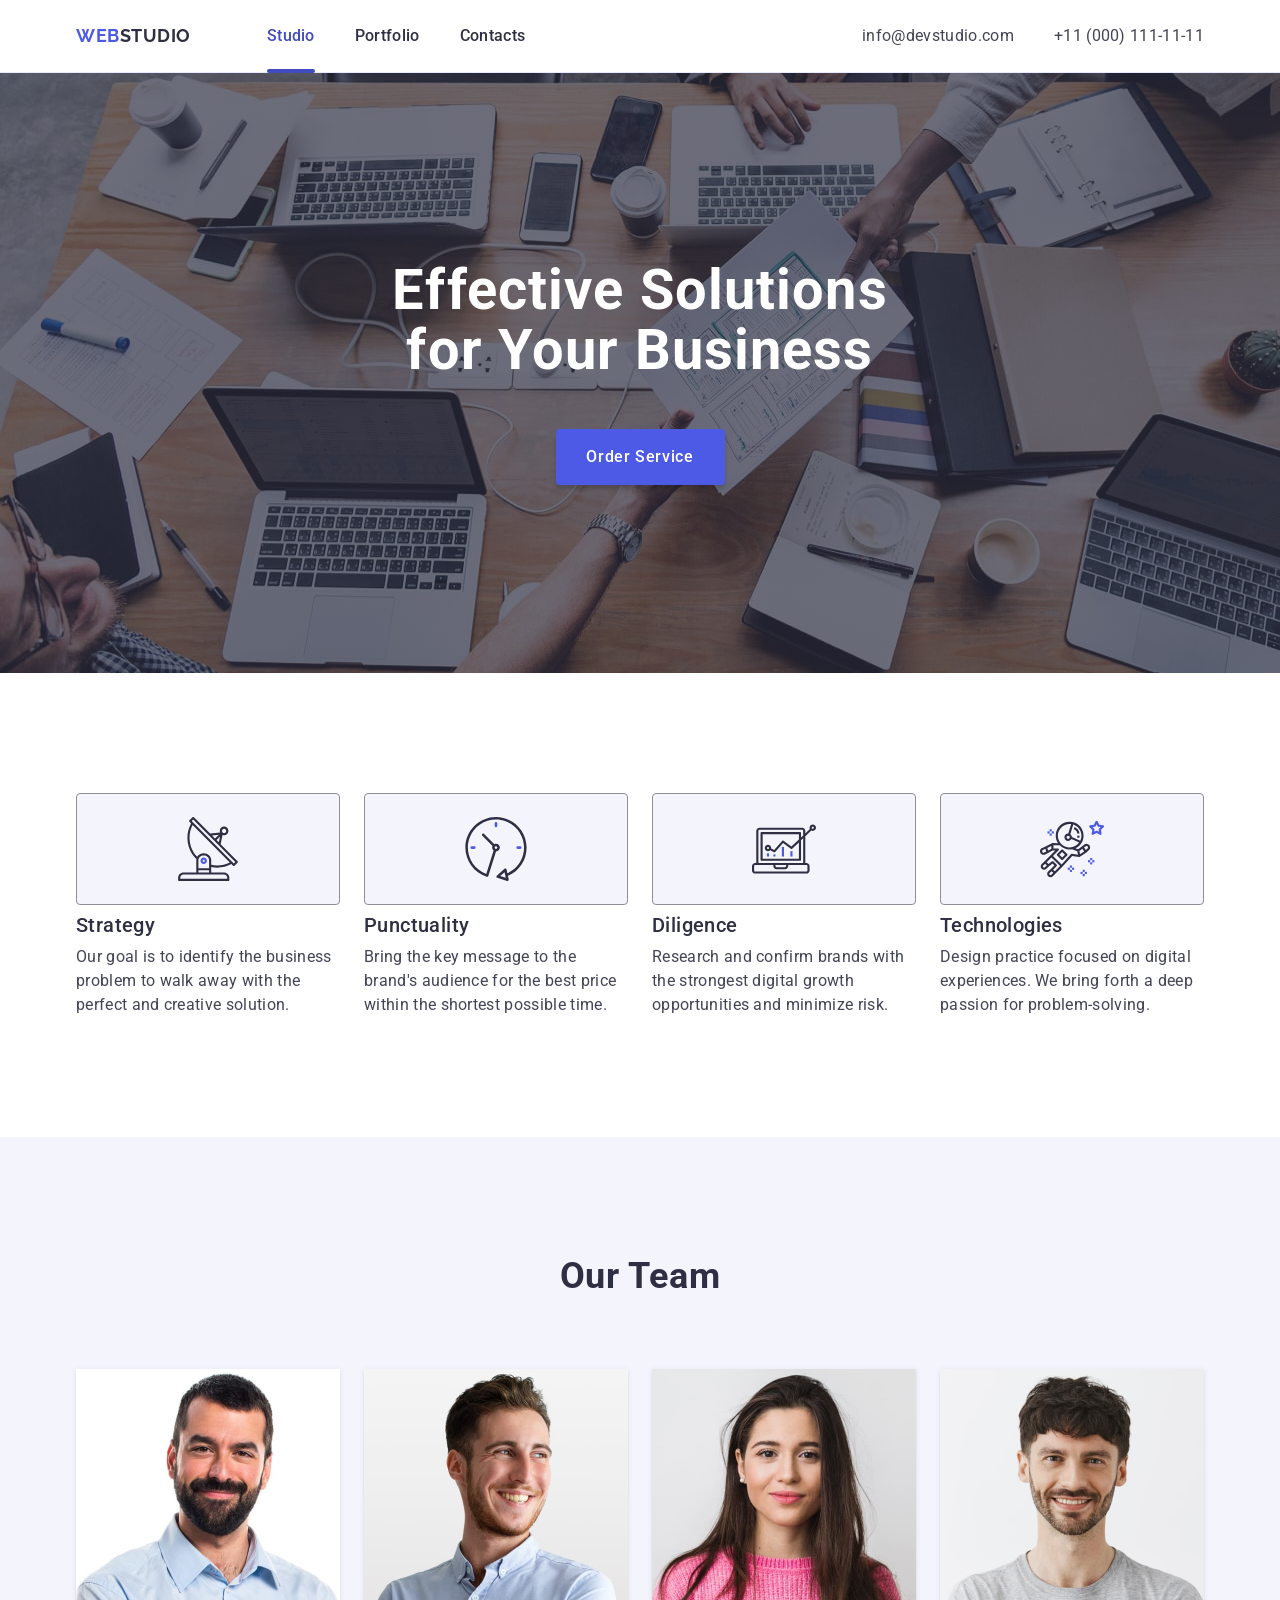
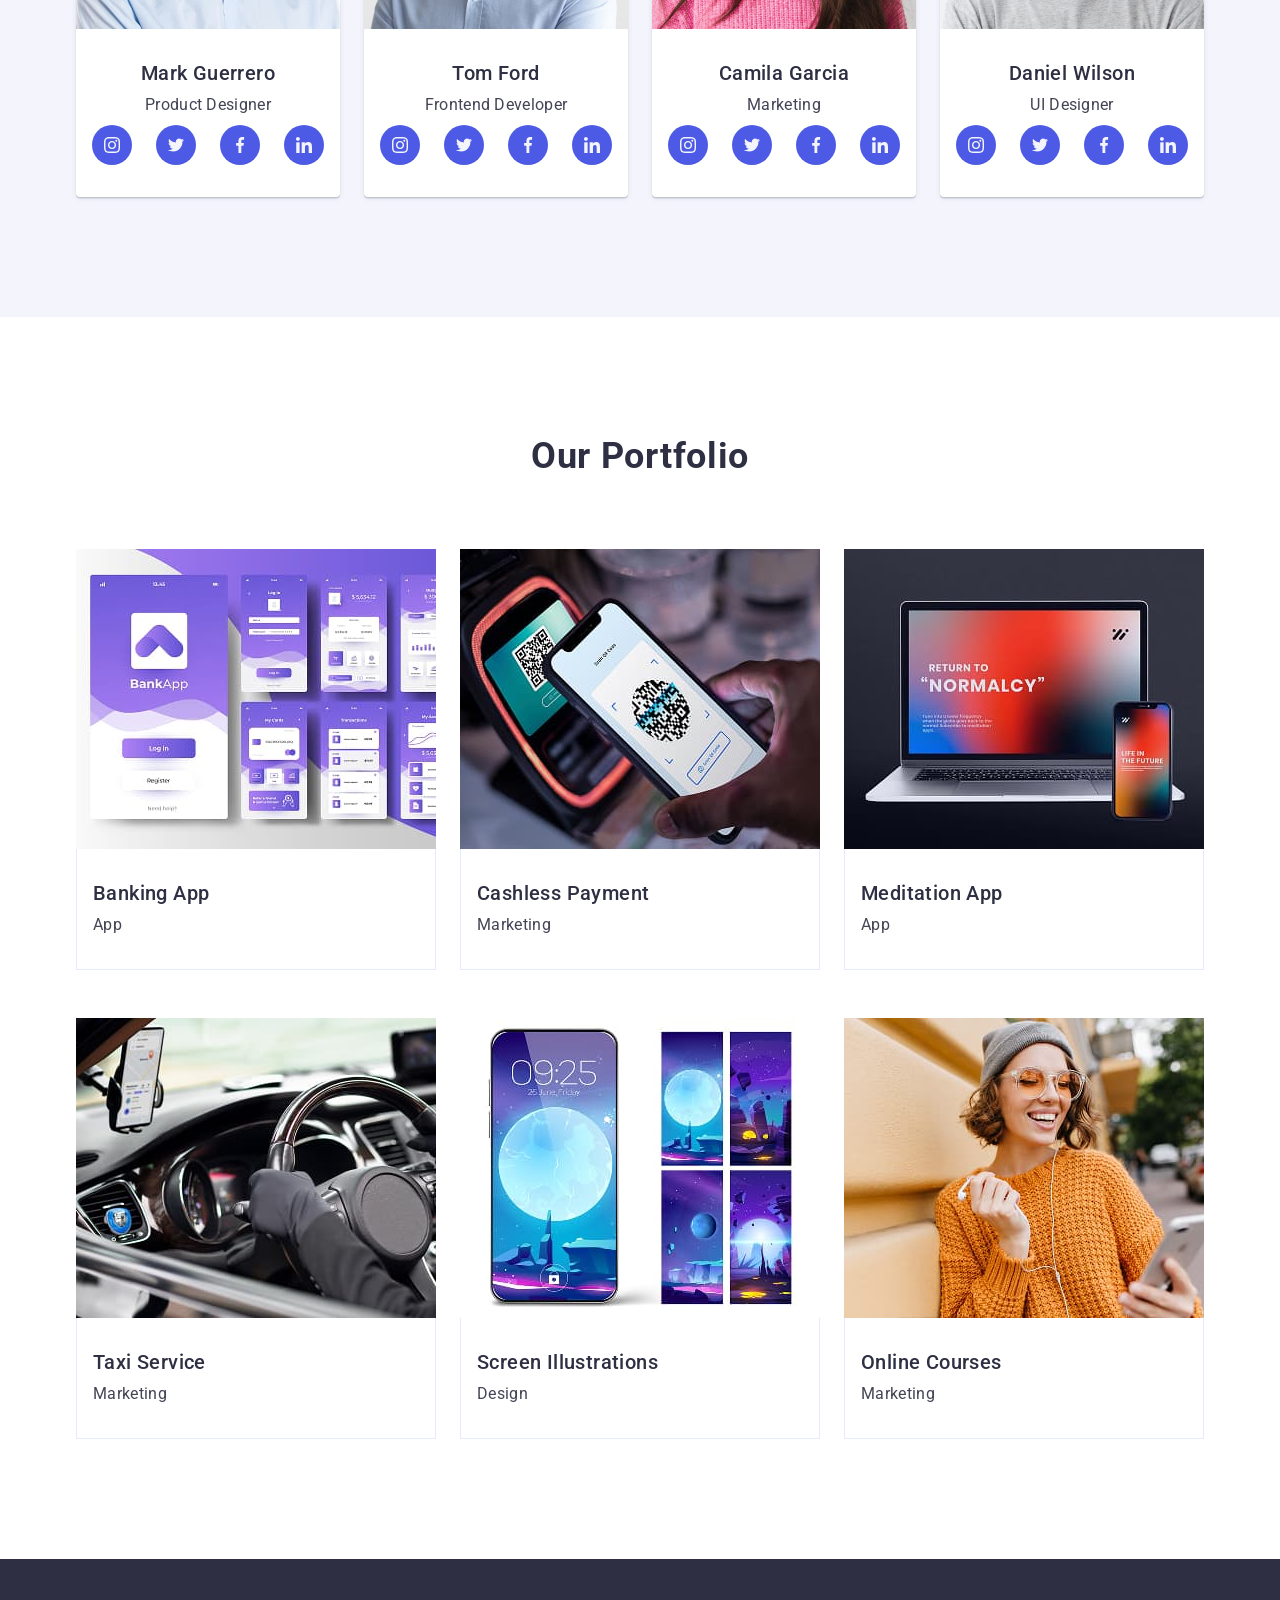
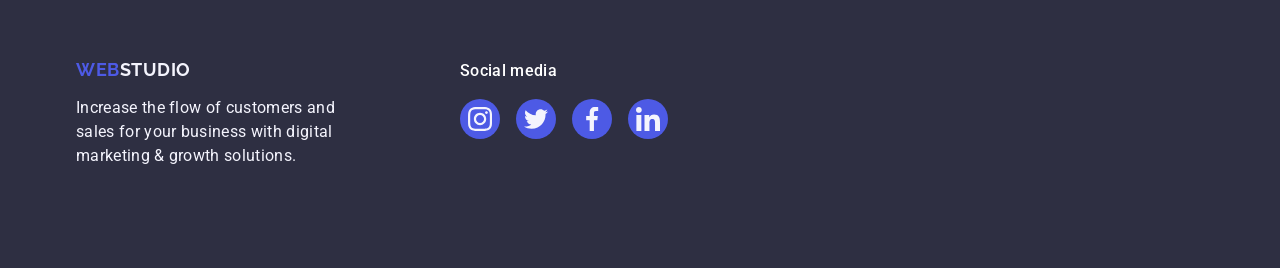
==== commit daf5b63b: "fix css and html files" ====
--- a/index.html
+++ b/index.html
@@ -29,9 +29,7 @@
           >
           <ul class="header-list nav-list">
             <li class="header-list-item">
-              <a
-                href="./index.html"
-                class="header-list-item-link link header-item-studio"
+              <a href="./index.html" class="header-list-item-link link current"
                 >Studio</a
               >
             </li>
@@ -147,32 +145,40 @@
                 <div class="team-social-icon-wrap">
                   <ul class="team-social-icon-list">
                     <li class="team-social-item">
-                      <svg width="16" height="16">
-                        <use
-                          href="./images/icons/icons.svg#icon-instagram-icon"
-                        ></use>
-                      </svg>
-                    </li>
-                    <li class="team-social-item">
-                      <svg width="16" height="16">
-                        <use
-                          href="./images/icons/icons.svg#icon-twitter-icon"
-                        ></use>
-                      </svg>
-                    </li>
-                    <li class="team-social-item">
-                      <svg width="16" height="16">
-                        <use
-                          href="./images/icons/icons.svg#icon-facebook-icon"
-                        ></use>
-                      </svg>
-                    </li>
-                    <li class="team-social-item">
-                      <svg width="16" height="16">
-                        <use
-                          href="./images/icons/icons.svg#icon-linkedin-icon"
-                        ></use>
-                      </svg>
+                      <a href="#" class="team-social-link">
+                        <svg class="social-icon" width="16" height="16">
+                          <use
+                            href="./images/icons/icons.svg#icon-instagram-icon"
+                          ></use>
+                        </svg>
+                      </a>
+                    </li>
+                    <li class="team-social-item">
+                      <a href="#" class="team-social-link">
+                        <svg class="social-icon" width="16" height="16">
+                          <use
+                            href="./images/icons/icons.svg#icon-twitter-icon"
+                          ></use>
+                        </svg>
+                      </a>
+                    </li>
+                    <li class="team-social-item">
+                      <a href="#" class="team-social-link">
+                        <svg class="social-icon" width="16" height="16">
+                          <use
+                            href="./images/icons/icons.svg#icon-facebook-icon"
+                          ></use>
+                        </svg>
+                      </a>
+                    </li>
+                    <li class="team-social-item">
+                      <a href="#" class="team-social-link">
+                        <svg class="social-icon" width="16" height="16">
+                          <use
+                            href="./images/icons/icons.svg#icon-linkedin-icon"
+                          ></use>
+                        </svg>
+                      </a>
                     </li>
                   </ul>
                 </div>
@@ -192,32 +198,40 @@
                 <div class="team-social-icon-wrap">
                   <ul class="team-social-icon-list">
                     <li class="team-social-item">
-                      <svg width="16" height="16">
-                        <use
-                          href="./images/icons/icons.svg#icon-instagram-icon"
-                        ></use>
-                      </svg>
-                    </li>
-                    <li class="team-social-item">
-                      <svg width="16" height="16">
-                        <use
-                          href="./images/icons/icons.svg#icon-twitter-icon"
-                        ></use>
-                      </svg>
-                    </li>
-                    <li class="team-social-item">
-                      <svg width="16" height="16">
-                        <use
-                          href="./images/icons/icons.svg#icon-facebook-icon"
-                        ></use>
-                      </svg>
-                    </li>
-                    <li class="team-social-item">
-                      <svg width="16" height="16">
-                        <use
-                          href="./images/icons/icons.svg#icon-linkedin-icon"
-                        ></use>
-                      </svg>
+                      <a href="#" class="team-social-link">
+                        <svg class="social-icon" width="16" height="16">
+                          <use
+                            href="./images/icons/icons.svg#icon-instagram-icon"
+                          ></use>
+                        </svg>
+                      </a>
+                    </li>
+                    <li class="team-social-item">
+                      <a href="#" class="team-social-link">
+                        <svg class="social-icon" width="16" height="16">
+                          <use
+                            href="./images/icons/icons.svg#icon-twitter-icon"
+                          ></use>
+                        </svg>
+                      </a>
+                    </li>
+                    <li class="team-social-item">
+                      <a href="#" class="team-social-link">
+                        <svg class="social-icon" width="16" height="16">
+                          <use
+                            href="./images/icons/icons.svg#icon-facebook-icon"
+                          ></use>
+                        </svg>
+                      </a>
+                    </li>
+                    <li class="team-social-item">
+                      <a href="#" class="team-social-link">
+                        <svg class="social-icon" width="16" height="16">
+                          <use
+                            href="./images/icons/icons.svg#icon-linkedin-icon"
+                          ></use>
+                        </svg>
+                      </a>
                     </li>
                   </ul>
                 </div>
@@ -237,32 +251,40 @@
                 <div class="team-social-icon-wrap">
                   <ul class="team-social-icon-list">
                     <li class="team-social-item">
-                      <svg width="16" height="16">
-                        <use
-                          href="./images/icons/icons.svg#icon-instagram-icon"
-                        ></use>
-                      </svg>
-                    </li>
-                    <li class="team-social-item">
-                      <svg width="16" height="16">
-                        <use
-                          href="./images/icons/icons.svg#icon-twitter-icon"
-                        ></use>
-                      </svg>
-                    </li>
-                    <li class="team-social-item">
-                      <svg width="16" height="16">
-                        <use
-                          href="./images/icons/icons.svg#icon-facebook-icon"
-                        ></use>
-                      </svg>
-                    </li>
-                    <li class="team-social-item">
-                      <svg width="16" height="16">
-                        <use
-                          href="./images/icons/icons.svg#icon-linkedin-icon"
-                        ></use>
-                      </svg>
+                      <a href="#" class="team-social-link">
+                        <svg class="social-icon" width="16" height="16">
+                          <use
+                            href="./images/icons/icons.svg#icon-instagram-icon"
+                          ></use>
+                        </svg>
+                      </a>
+                    </li>
+                    <li class="team-social-item">
+                      <a href="#" class="team-social-link">
+                        <svg class="social-icon" width="16" height="16">
+                          <use
+                            href="./images/icons/icons.svg#icon-twitter-icon"
+                          ></use>
+                        </svg>
+                      </a>
+                    </li>
+                    <li class="team-social-item">
+                      <a href="#" class="team-social-link">
+                        <svg class="social-icon" width="16" height="16">
+                          <use
+                            href="./images/icons/icons.svg#icon-facebook-icon"
+                          ></use>
+                        </svg>
+                      </a>
+                    </li>
+                    <li class="team-social-item">
+                      <a href="#" class="team-social-link">
+                        <svg class="social-icon" width="16" height="16">
+                          <use
+                            href="./images/icons/icons.svg#icon-linkedin-icon"
+                          ></use>
+                        </svg>
+                      </a>
                     </li>
                   </ul>
                 </div>
@@ -282,32 +304,40 @@
                 <div class="team-social-icon-wrap">
                   <ul class="team-social-icon-list">
                     <li class="team-social-item">
-                      <svg width="16" height="16">
-                        <use
-                          href="./images/icons/icons.svg#icon-instagram-icon"
-                        ></use>
-                      </svg>
-                    </li>
-                    <li class="team-social-item">
-                      <svg width="16" height="16">
-                        <use
-                          href="./images/icons/icons.svg#icon-twitter-icon"
-                        ></use>
-                      </svg>
-                    </li>
-                    <li class="team-social-item">
-                      <svg width="16" height="16">
-                        <use
-                          href="./images/icons/icons.svg#icon-facebook-icon"
-                        ></use>
-                      </svg>
-                    </li>
-                    <li class="team-social-item">
-                      <svg width="16" height="16">
-                        <use
-                          href="./images/icons/icons.svg#icon-linkedin-icon"
-                        ></use>
-                      </svg>
+                      <a href="#" class="team-social-link">
+                        <svg class="social-icon" width="16" height="16">
+                          <use
+                            href="./images/icons/icons.svg#icon-instagram-icon"
+                          ></use>
+                        </svg>
+                      </a>
+                    </li>
+                    <li class="team-social-item">
+                      <a href="#" class="team-social-link">
+                        <svg class="social-icon" width="16" height="16">
+                          <use
+                            href="./images/icons/icons.svg#icon-twitter-icon"
+                          ></use>
+                        </svg>
+                      </a>
+                    </li>
+                    <li class="team-social-item">
+                      <a href="#" class="team-social-link">
+                        <svg class="social-icon" width="16" height="16">
+                          <use
+                            href="./images/icons/icons.svg#icon-facebook-icon"
+                          ></use>
+                        </svg>
+                      </a>
+                    </li>
+                    <li class="team-social-item">
+                      <a href="#" class="team-social-link">
+                        <svg class="social-icon" width="16" height="16">
+                          <use
+                            href="./images/icons/icons.svg#icon-linkedin-icon"
+                          ></use>
+                        </svg>
+                      </a>
                     </li>
                   </ul>
                 </div>
@@ -323,78 +353,120 @@
           <h2 class="portfolio-title section-title">Our Portfolio</h2>
           <ul class="portfolio-list">
             <li class="portfolio-list-item">
-              <img
-                src="./images/our-portfolio/banking-app.jpg"
-                alt="Screenshots of banking app pages"
-                width="360"
-                height="300"
-                class="portfolio-item-img"
-              />
+              <div class="portfolio-overlay">
+                <img
+                  src="./images/our-portfolio/banking-app.jpg"
+                  alt="Screenshots of banking app pages"
+                  width="360"
+                  height="300"
+                  class="portfolio-item-img"
+                />
+                <p class="overlay-text">
+                  14 Stylish and User-Friendly App Design Concepts · Task
+                  Manager App · Calorie Tracker App · Exotic Fruit Ecommerce App
+                  · Cloud Storage App
+                </p>
+              </div>
               <div class="portfolio-item-content">
                 <h3 class="subtitle">Banking App</h3>
                 <p class="text">App</p>
               </div>
             </li>
             <li class="portfolio-list-item">
-              <img
-                src="./images/our-portfolio/cashless-payment.jpg"
-                alt="Paying through terminal with a phone"
-                width="360"
-                height="300"
-                class="portfolio-item-img"
-              />
+              <div class="portfolio-overlay">
+                <img
+                  src="./images/our-portfolio/cashless-payment.jpg"
+                  alt="Paying through terminal with a phone"
+                  width="360"
+                  height="300"
+                  class="portfolio-item-img"
+                />
+                <p class="overlay-text">
+                  14 Stylish and User-Friendly App Design Concepts · Task
+                  Manager App · Calorie Tracker App · Exotic Fruit Ecommerce App
+                  · Cloud Storage App
+                </p>
+              </div>
               <div class="portfolio-item-content">
                 <h3 class="subtitle">Cashless Payment</h3>
                 <p class="text">Marketing</p>
               </div>
             </li>
             <li class="portfolio-list-item">
-              <img
-                src="./images/our-portfolio/meditation-app.jpg"
-                alt="Phone and laptop showing meditation app"
-                width="360"
-                height="300"
-                class="portfolio-item-img"
-              />
+              <div class="portfolio-overlay">
+                <img
+                  src="./images/our-portfolio/meditation-app.jpg"
+                  alt="Phone and laptop showing meditation app"
+                  width="360"
+                  height="300"
+                  class="portfolio-item-img"
+                />
+                <p class="overlay-text">
+                  14 Stylish and User-Friendly App Design Concepts · Task
+                  Manager App · Calorie Tracker App · Exotic Fruit Ecommerce App
+                  · Cloud Storage App
+                </p>
+              </div>
               <div class="portfolio-item-content">
                 <h3 class="subtitle">Meditation App</h3>
                 <p class="text">App</p>
               </div>
             </li>
             <li class="portfolio-list-item">
-              <img
-                src="./images/our-portfolio/taxi-service.jpg"
-                alt="Hands on the wheel inside the car"
-                width="360"
-                height="300"
-                class="portfolio-item-img"
-              />
+              <div class="portfolio-overlay">
+                <img
+                  src="./images/our-portfolio/taxi-service.jpg"
+                  alt="Hands on the wheel inside the car"
+                  width="360"
+                  height="300"
+                  class="portfolio-item-img"
+                />
+                <p class="overlay-text">
+                  14 Stylish and User-Friendly App Design Concepts · Task
+                  Manager App · Calorie Tracker App · Exotic Fruit Ecommerce App
+                  · Cloud Storage App
+                </p>
+              </div>
               <div class="portfolio-item-content">
                 <h3 class="subtitle">Taxi Service</h3>
                 <p class="text">Marketing</p>
               </div>
             </li>
             <li class="portfolio-list-item">
-              <img
-                src="./images/our-portfolio/screen-illustration.jpg"
-                alt="Phone and phone screens with a moon on it"
-                width="360"
-                height="300"
-                class="portfolio-item-img"
-              />
+              <div class="portfolio-overlay">
+                <img
+                  src="./images/our-portfolio/screen-illustration.jpg"
+                  alt="Phone and phone screens with a moon on it"
+                  width="360"
+                  height="300"
+                  class="portfolio-item-img"
+                />
+                <p class="overlay-text">
+                  14 Stylish and User-Friendly App Design Concepts · Task
+                  Manager App · Calorie Tracker App · Exotic Fruit Ecommerce App
+                  · Cloud Storage App
+                </p>
+              </div>
               <div class="portfolio-item-content">
                 <h3 class="subtitle">Screen Illustrations</h3>
                 <p class="text">Design</p>
               </div>
             </li>
             <li class="portfolio-list-item">
-              <img
-                src="./images/our-portfolio/online-courses.jpg"
-                alt="Girl in the glasses with a phone"
-                width="360"
-                height="300"
-                class="portfolio-item-img"
-              />
+              <div class="portfolio-overlay">
+                <img
+                  src="./images/our-portfolio/online-courses.jpg"
+                  alt="Girl in the glasses with a phone"
+                  width="360"
+                  height="300"
+                  class="portfolio-item-img"
+                />
+                <p class="overlay-text">
+                  14 Stylish and User-Friendly App Design Concepts · Task
+                  Manager App · Calorie Tracker App · Exotic Fruit Ecommerce App
+                  · Cloud Storage App
+                </p>
+              </div>
               <div class="portfolio-item-content">
                 <h3 class="subtitle">Online Courses</h3>
                 <p class="text">Marketing</p>
@@ -406,14 +478,51 @@
       <!-- #endregion Our Portfolio -->
     </main>
     <footer class="footer">
-      <div class="container">
-        <a href="./index.html" class="logo logo-footer"
-          >Web<span class="logo-span-footer">Studio</span></a
-        >
-        <p class="text text-footer">
-          Increase the flow of customers and sales for your business with
-          digital marketing & growth solutions.
-        </p>
+      <div class="container footer-container">
+        <div>
+          <a href="./index.html" class="logo logo-footer"
+            >Web<span class="logo-span-footer">Studio</span></a
+          >
+          <p class="text text-footer">
+            Increase the flow of customers and sales for your business with
+            digital marketing & growth solutions.
+          </p>
+        </div>
+        <div class="footer-social">
+          <h2 class="footer-social-title">Social media</h2>
+          <ul class="footer-social-list">
+            <li class="footer-social-item">
+              <a href="#" class="social-link">
+                <svg class="footer-social-icon">
+                  <use
+                    href="./images/icons/icons.svg#icon-instagram-icon"
+                  ></use>
+                </svg>
+              </a>
+            </li>
+            <li class="footer-social-item">
+              <a href="#" class="social-link">
+                <svg class="footer-social-icon">
+                  <use href="./images/icons/icons.svg#icon-twitter-icon"></use>
+                </svg>
+              </a>
+            </li>
+            <li class="footer-social-item">
+              <a href="#" class="social-link">
+                <svg class="footer-social-icon">
+                  <use href="./images/icons/icons.svg#icon-facebook-icon"></use>
+                </svg>
+              </a>
+            </li>
+            <li class="footer-social-item">
+              <a href="#" class="social-link">
+                <svg class="footer-social-icon">
+                  <use href="./images/icons/icons.svg#icon-linkedin-icon"></use>
+                </svg>
+              </a>
+            </li>
+          </ul>
+        </div>
       </div>
     </footer>
   </body>
--- a/css/styles.css
+++ b/css/styles.css
@@ -102,19 +102,19 @@
   color: #2e2f42;
 }
 
-.header-item-studio {
+.current {
   color: #404bbf;
 }
 
-.header-item-studio::after {
-  display: inline-block;
+.current::after {
   content: '';
   border-radius: 2px;
-  width: 48px;
+  width: 100%;
   height: 4px;
   background-color: #404bbf;
   position: absolute;
-  bottom: 0;
+  left: 0;
+  bottom: -1px;
 }
 
 .header-list-item-link {
@@ -125,6 +125,8 @@
   display: block;
   display: flex;
   flex-direction: column;
+  transition-duration: 250ms;
+  transition-timing-function: cubic-bezier(0.4, 0, 0.2, 1);
 }
 
 .address {
@@ -134,6 +136,8 @@
 .address-item-link {
   font-weight: 400;
   color: #434455;
+  transition-duration: 250ms;
+  transition-timing-function: cubic-bezier(0.4, 0, 0.2, 1);
 }
 
 .link:hover,
@@ -152,7 +156,6 @@
     ),
     url(../images/people-office-hero.jpg);
   background-repeat: no-repeat;
-  background-position: top left;
   background-size: cover;
 }
 
@@ -174,18 +177,22 @@
   line-height: 1.5;
   letter-spacing: 0.04em;
   color: #fff;
-  background: #4d5ae5;
+  background-color: #4d5ae5;
   border: none;
   border-radius: 4px;
   min-width: 169px;
   height: 56px;
   display: block;
   margin: 0 auto;
+  transition-duration: 250ms;
+  transition-timing-function: cubic-bezier(0.4, 0, 0.2, 1);
+  box-shadow: 0 4px 4px 0 rgba(0, 0, 0, 0.15);
 }
 
 .button:hover,
 .button:focus {
-  background: #404bbf;
+  background-color: #404bbf;
+  box-shadow: 0 4px 4px 0 rgba(0, 0, 0, 0.15);
 }
 /* #endregion Hero */
 
@@ -262,6 +269,9 @@
   background-color: #ffffff;
   border-radius: 0 0 4px 4px;
   width: calc((100% - 72px) - 4);
+  box-shadow: 0 2px 1px 0 rgba(46, 47, 66, 0.08),
+    0 1px 1px 0 rgba(46, 47, 66, 0.16), 0 1px 6px 0 rgba(46, 47, 66, 0.08);
+  background: #fff;
 }
 
 .team-item-content {
@@ -284,6 +294,13 @@
 }
 
 .team-social-icon-list {
+  display: flex;
+  justify-content: center;
+  align-items: center;
+  gap: 24px;
+}
+
+.team-social-link {
   display: flex;
   justify-content: center;
   align-items: center;
@@ -292,6 +309,16 @@
   height: 40px;
   border-radius: 50% 50%;
   background-color: #4d5ae5;
+  transition-duration: 250ms;
+  transition-timing-function: cubic-bezier(0.4, 0, 0.2, 1);
+}
+
+.team-social-link:hover {
+  background-color: #404bbf;
+}
+
+.social-icon {
+  fill: #f4f4fd;
 }
 /* #endregion Section Our team */
 
@@ -310,6 +337,19 @@
 
 .portfolio-list-item {
   width: calc((100% - 48px) / 3);
+}
+
+.portfolio-list-item:hover {
+  cursor: pointer;
+  box-shadow: 0 2px 1px 0 rgba(46, 47, 66, 0.08),
+    0 1px 1px 0 rgba(46, 47, 66, 0.16), 0 1px 6px 0 rgba(46, 47, 66, 0.08);
+}
+
+.portfolio-list-item:hover .overlay-text {
+  opacity: 1;
+  transform: translateY(0);
+  transition-duration: 250ms;
+  transition-timing-function: cubic-bezier(0.4, 0, 0.2, 1);
 }
 
 .portfolio-item-content {
@@ -319,6 +359,28 @@
   border-top: none;
 }
 
+.portfolio-overlay {
+  position: relative;
+}
+
+.overlay-text {
+  line-height: 1.5;
+  letter-spacing: 0.02em;
+  color: #f4f4fd;
+  background-color: #4d5ae5;
+  padding-top: 40px;
+  padding-left: 32px;
+  padding-right: 32px;
+  position: absolute;
+  top: 0;
+  left: 0;
+  width: 100%;
+  height: 100%;
+  overflow: auto;
+  transform: translateY(100%);
+  opacity: 0;
+}
+
 /* #endregion Section Portfolio */
 
 /* #region Footer */
@@ -327,6 +389,11 @@
   padding: 100px 0;
 }
 
+.footer-container {
+  display: flex;
+  gap: 120px;
+}
+
 .logo-footer {
   display: inline-block;
   color: #4d5ae5;
@@ -341,4 +408,42 @@
   color: #f4f4fd;
   width: 264px;
 }
+
+.footer-social-title {
+  font-weight: 500;
+  font-size: 16px;
+  line-height: 1.5;
+  letter-spacing: 0.02em;
+  color: #fff;
+  margin-bottom: 16px;
+}
+
+.footer-social-list {
+  display: flex;
+  justify-content: center;
+  align-items: center;
+  gap: 16px;
+}
+
+.social-link {
+  display: flex;
+  justify-content: center;
+  align-items: center;
+  width: 40px;
+  height: 40px;
+  border-radius: 50% 50%;
+  background-color: #4d5ae5;
+  transition-duration: 250ms;
+  transition-timing-function: cubic-bezier(0.4, 0, 0.2, 1);
+}
+
+.footer-social-icon {
+  width: 24px;
+  height: 24px;
+  fill: #f4f4fd;
+}
+
+.social-link:hover {
+  background-color: #31d0aa;
+}
 /* #endregion Footer */
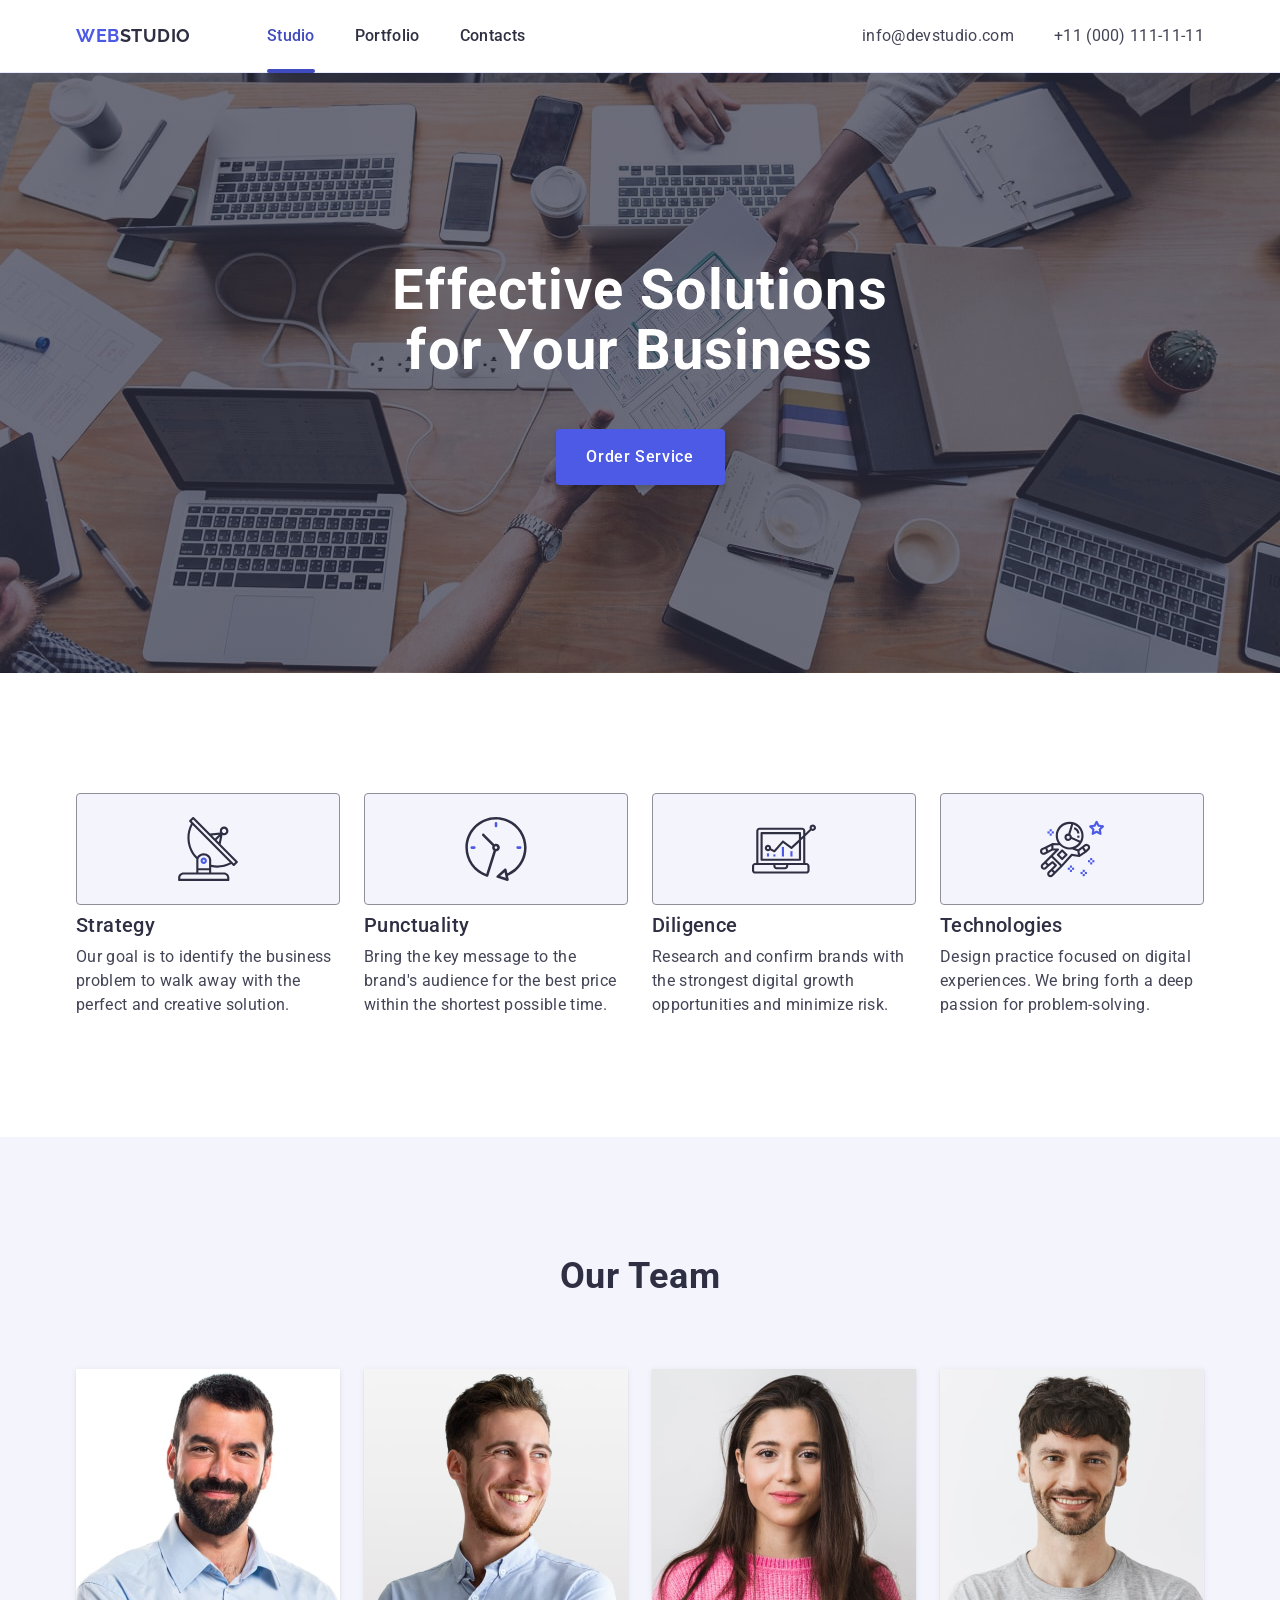
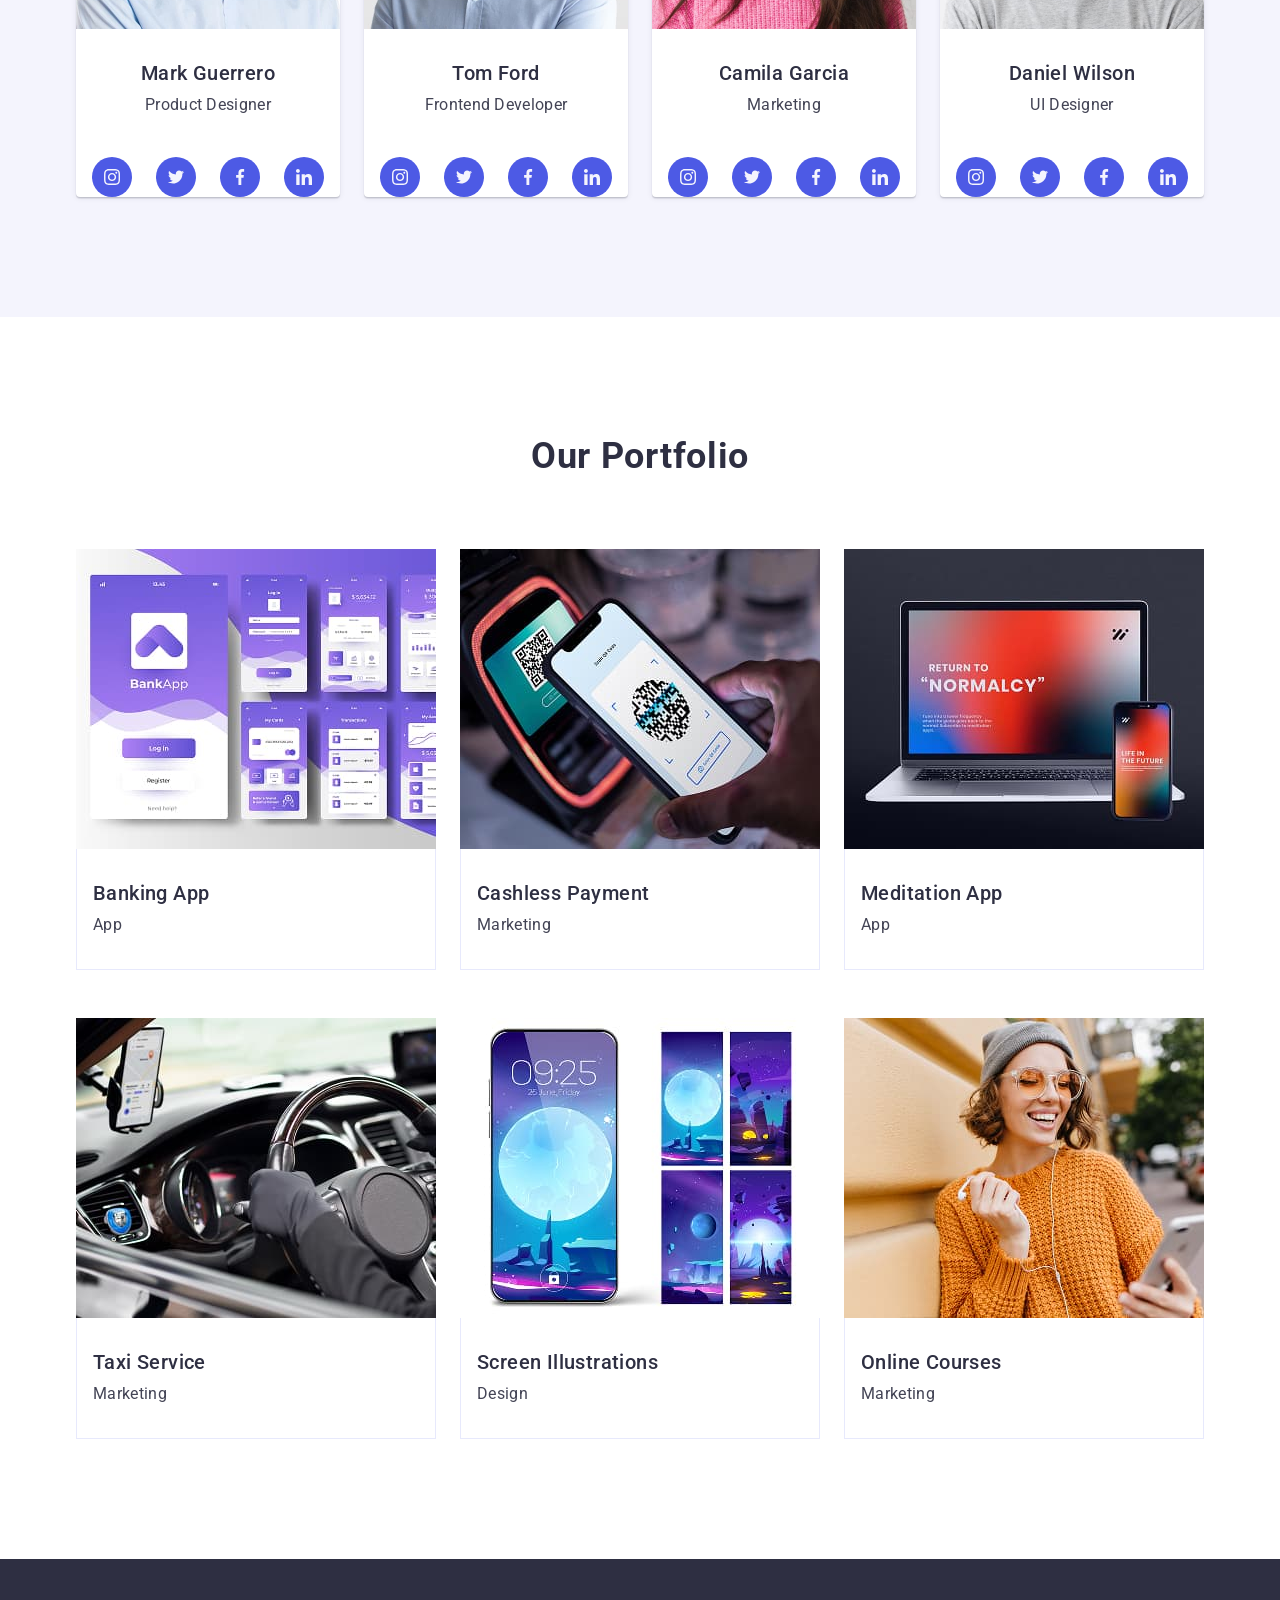
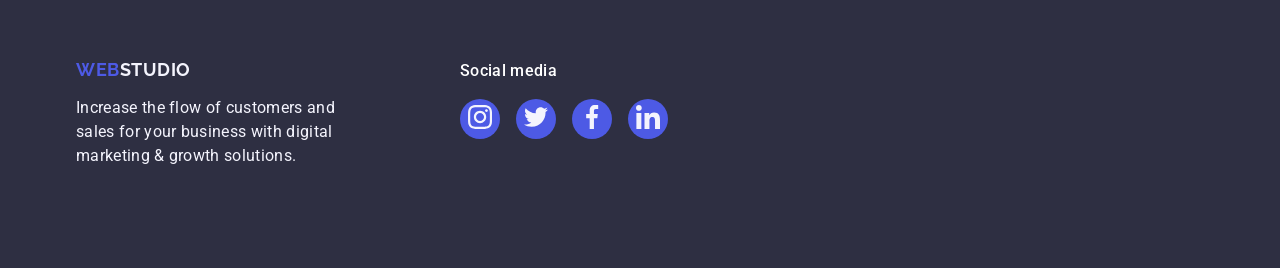
==== commit 88dd3014: "fix styles.css" ====
--- a/index.html
+++ b/index.html
@@ -75,7 +75,7 @@
             <li class="aboutus-list-item">
               <div class="aboutus-icon-wrap">
                 <svg class="aboutus-icon" width="64" height="64">
-                  <use href="./images/icons/icons.svg#icon-antenna-icon"></use>
+                  <use href="./images/icons.svg#icon-antenna-icon"></use>
                 </svg>
               </div>
               <h3 class="subtitle">Strategy</h3>
@@ -87,7 +87,7 @@
             <li class="aboutus-list-item">
               <div class="aboutus-icon-wrap">
                 <svg class="aboutus-icon" width="64" height="64">
-                  <use href="./images/icons/icons.svg#icon-clock-icon"></use>
+                  <use href="./images/icons.svg#icon-clock-icon"></use>
                 </svg>
               </div>
               <h3 class="subtitle">Punctuality</h3>
@@ -99,7 +99,7 @@
             <li class="aboutus-list-item">
               <div class="aboutus-icon-wrap">
                 <svg class="aboutus-icon" width="64" height="64">
-                  <use href="./images/icons/icons.svg#icon-diagram-icon"></use>
+                  <use href="./images/icons.svg#icon-diagram-icon"></use>
                 </svg>
               </div>
               <h3 class="subtitle">Diligence</h3>
@@ -111,9 +111,7 @@
             <li class="aboutus-list-item">
               <div class="aboutus-icon-wrap">
                 <svg class="aboutus-icon" width="64" height="64">
-                  <use
-                    href="./images/icons/icons.svg#icon-astronaut-icon"
-                  ></use>
+                  <use href="./images/icons.svg#icon-astronaut-icon"></use>
                 </svg>
               </div>
               <h3 class="subtitle">Technologies</h3>
@@ -142,46 +140,40 @@
               <div class="team-item-content">
                 <h3 class="subtitle team-name">Mark Guerrero</h3>
                 <p class="text team-text">Product Designer</p>
-                <div class="team-social-icon-wrap">
-                  <ul class="team-social-icon-list">
-                    <li class="team-social-item">
-                      <a href="#" class="team-social-link">
-                        <svg class="social-icon" width="16" height="16">
-                          <use
-                            href="./images/icons/icons.svg#icon-instagram-icon"
-                          ></use>
-                        </svg>
-                      </a>
-                    </li>
-                    <li class="team-social-item">
-                      <a href="#" class="team-social-link">
-                        <svg class="social-icon" width="16" height="16">
-                          <use
-                            href="./images/icons/icons.svg#icon-twitter-icon"
-                          ></use>
-                        </svg>
-                      </a>
-                    </li>
-                    <li class="team-social-item">
-                      <a href="#" class="team-social-link">
-                        <svg class="social-icon" width="16" height="16">
-                          <use
-                            href="./images/icons/icons.svg#icon-facebook-icon"
-                          ></use>
-                        </svg>
-                      </a>
-                    </li>
-                    <li class="team-social-item">
-                      <a href="#" class="team-social-link">
-                        <svg class="social-icon" width="16" height="16">
-                          <use
-                            href="./images/icons/icons.svg#icon-linkedin-icon"
-                          ></use>
-                        </svg>
-                      </a>
-                    </li>
-                  </ul>
-                </div>
+              </div>
+              <div class="team-social-icon-wrap">
+                <ul class="team-social-icon-list">
+                  <li class="team-social-item">
+                    <a href="#" class="team-social-link">
+                      <svg class="social-icon" width="16" height="16">
+                        <use
+                          href="./images/icons.svg#icon-instagram-icon"
+                        ></use>
+                      </svg>
+                    </a>
+                  </li>
+                  <li class="team-social-item">
+                    <a href="#" class="team-social-link">
+                      <svg class="social-icon" width="16" height="16">
+                        <use href="./images/icons.svg#icon-twitter-icon"></use>
+                      </svg>
+                    </a>
+                  </li>
+                  <li class="team-social-item">
+                    <a href="#" class="team-social-link">
+                      <svg class="social-icon" width="16" height="16">
+                        <use href="./images/icons.svg#icon-facebook-icon"></use>
+                      </svg>
+                    </a>
+                  </li>
+                  <li class="team-social-item">
+                    <a href="#" class="team-social-link">
+                      <svg class="social-icon" width="16" height="16">
+                        <use href="./images/icons.svg#icon-linkedin-icon"></use>
+                      </svg>
+                    </a>
+                  </li>
+                </ul>
               </div>
             </li>
             <li class="team-list-item">
@@ -195,46 +187,40 @@
               <div class="team-item-content">
                 <h3 class="subtitle team-name">Tom Ford</h3>
                 <p class="text team-text">Frontend Developer</p>
-                <div class="team-social-icon-wrap">
-                  <ul class="team-social-icon-list">
-                    <li class="team-social-item">
-                      <a href="#" class="team-social-link">
-                        <svg class="social-icon" width="16" height="16">
-                          <use
-                            href="./images/icons/icons.svg#icon-instagram-icon"
-                          ></use>
-                        </svg>
-                      </a>
-                    </li>
-                    <li class="team-social-item">
-                      <a href="#" class="team-social-link">
-                        <svg class="social-icon" width="16" height="16">
-                          <use
-                            href="./images/icons/icons.svg#icon-twitter-icon"
-                          ></use>
-                        </svg>
-                      </a>
-                    </li>
-                    <li class="team-social-item">
-                      <a href="#" class="team-social-link">
-                        <svg class="social-icon" width="16" height="16">
-                          <use
-                            href="./images/icons/icons.svg#icon-facebook-icon"
-                          ></use>
-                        </svg>
-                      </a>
-                    </li>
-                    <li class="team-social-item">
-                      <a href="#" class="team-social-link">
-                        <svg class="social-icon" width="16" height="16">
-                          <use
-                            href="./images/icons/icons.svg#icon-linkedin-icon"
-                          ></use>
-                        </svg>
-                      </a>
-                    </li>
-                  </ul>
-                </div>
+              </div>
+              <div class="team-social-icon-wrap">
+                <ul class="team-social-icon-list">
+                  <li class="team-social-item">
+                    <a href="#" class="team-social-link">
+                      <svg class="social-icon" width="16" height="16">
+                        <use
+                          href="./images/icons.svg#icon-instagram-icon"
+                        ></use>
+                      </svg>
+                    </a>
+                  </li>
+                  <li class="team-social-item">
+                    <a href="#" class="team-social-link">
+                      <svg class="social-icon" width="16" height="16">
+                        <use href="./images/icons.svg#icon-twitter-icon"></use>
+                      </svg>
+                    </a>
+                  </li>
+                  <li class="team-social-item">
+                    <a href="#" class="team-social-link">
+                      <svg class="social-icon" width="16" height="16">
+                        <use href="./images/icons.svg#icon-facebook-icon"></use>
+                      </svg>
+                    </a>
+                  </li>
+                  <li class="team-social-item">
+                    <a href="#" class="team-social-link">
+                      <svg class="social-icon" width="16" height="16">
+                        <use href="./images/icons.svg#icon-linkedin-icon"></use>
+                      </svg>
+                    </a>
+                  </li>
+                </ul>
               </div>
             </li>
             <li class="team-list-item">
@@ -248,46 +234,40 @@
               <div class="team-item-content">
                 <h3 class="subtitle team-name">Camila Garcia</h3>
                 <p class="text team-text">Marketing</p>
-                <div class="team-social-icon-wrap">
-                  <ul class="team-social-icon-list">
-                    <li class="team-social-item">
-                      <a href="#" class="team-social-link">
-                        <svg class="social-icon" width="16" height="16">
-                          <use
-                            href="./images/icons/icons.svg#icon-instagram-icon"
-                          ></use>
-                        </svg>
-                      </a>
-                    </li>
-                    <li class="team-social-item">
-                      <a href="#" class="team-social-link">
-                        <svg class="social-icon" width="16" height="16">
-                          <use
-                            href="./images/icons/icons.svg#icon-twitter-icon"
-                          ></use>
-                        </svg>
-                      </a>
-                    </li>
-                    <li class="team-social-item">
-                      <a href="#" class="team-social-link">
-                        <svg class="social-icon" width="16" height="16">
-                          <use
-                            href="./images/icons/icons.svg#icon-facebook-icon"
-                          ></use>
-                        </svg>
-                      </a>
-                    </li>
-                    <li class="team-social-item">
-                      <a href="#" class="team-social-link">
-                        <svg class="social-icon" width="16" height="16">
-                          <use
-                            href="./images/icons/icons.svg#icon-linkedin-icon"
-                          ></use>
-                        </svg>
-                      </a>
-                    </li>
-                  </ul>
-                </div>
+              </div>
+              <div class="team-social-icon-wrap">
+                <ul class="team-social-icon-list">
+                  <li class="team-social-item">
+                    <a href="#" class="team-social-link">
+                      <svg class="social-icon" width="16" height="16">
+                        <use
+                          href="./images/icons.svg#icon-instagram-icon"
+                        ></use>
+                      </svg>
+                    </a>
+                  </li>
+                  <li class="team-social-item">
+                    <a href="#" class="team-social-link">
+                      <svg class="social-icon" width="16" height="16">
+                        <use href="./images/icons.svg#icon-twitter-icon"></use>
+                      </svg>
+                    </a>
+                  </li>
+                  <li class="team-social-item">
+                    <a href="#" class="team-social-link">
+                      <svg class="social-icon" width="16" height="16">
+                        <use href="./images/icons.svg#icon-facebook-icon"></use>
+                      </svg>
+                    </a>
+                  </li>
+                  <li class="team-social-item">
+                    <a href="#" class="team-social-link">
+                      <svg class="social-icon" width="16" height="16">
+                        <use href="./images/icons.svg#icon-linkedin-icon"></use>
+                      </svg>
+                    </a>
+                  </li>
+                </ul>
               </div>
             </li>
             <li class="team-list-item">
@@ -301,46 +281,40 @@
               <div class="team-item-content">
                 <h3 class="subtitle team-name">Daniel Wilson</h3>
                 <p class="text team-text">UI Designer</p>
-                <div class="team-social-icon-wrap">
-                  <ul class="team-social-icon-list">
-                    <li class="team-social-item">
-                      <a href="#" class="team-social-link">
-                        <svg class="social-icon" width="16" height="16">
-                          <use
-                            href="./images/icons/icons.svg#icon-instagram-icon"
-                          ></use>
-                        </svg>
-                      </a>
-                    </li>
-                    <li class="team-social-item">
-                      <a href="#" class="team-social-link">
-                        <svg class="social-icon" width="16" height="16">
-                          <use
-                            href="./images/icons/icons.svg#icon-twitter-icon"
-                          ></use>
-                        </svg>
-                      </a>
-                    </li>
-                    <li class="team-social-item">
-                      <a href="#" class="team-social-link">
-                        <svg class="social-icon" width="16" height="16">
-                          <use
-                            href="./images/icons/icons.svg#icon-facebook-icon"
-                          ></use>
-                        </svg>
-                      </a>
-                    </li>
-                    <li class="team-social-item">
-                      <a href="#" class="team-social-link">
-                        <svg class="social-icon" width="16" height="16">
-                          <use
-                            href="./images/icons/icons.svg#icon-linkedin-icon"
-                          ></use>
-                        </svg>
-                      </a>
-                    </li>
-                  </ul>
-                </div>
+              </div>
+              <div class="team-social-icon-wrap">
+                <ul class="team-social-icon-list">
+                  <li class="team-social-item">
+                    <a href="#" class="team-social-link">
+                      <svg class="social-icon" width="16" height="16">
+                        <use
+                          href="./images/icons.svg#icon-instagram-icon"
+                        ></use>
+                      </svg>
+                    </a>
+                  </li>
+                  <li class="team-social-item">
+                    <a href="#" class="team-social-link">
+                      <svg class="social-icon" width="16" height="16">
+                        <use href="./images/icons.svg#icon-twitter-icon"></use>
+                      </svg>
+                    </a>
+                  </li>
+                  <li class="team-social-item">
+                    <a href="#" class="team-social-link">
+                      <svg class="social-icon" width="16" height="16">
+                        <use href="./images/icons.svg#icon-facebook-icon"></use>
+                      </svg>
+                    </a>
+                  </li>
+                  <li class="team-social-item">
+                    <a href="#" class="team-social-link">
+                      <svg class="social-icon" width="16" height="16">
+                        <use href="./images/icons.svg#icon-linkedin-icon"></use>
+                      </svg>
+                    </a>
+                  </li>
+                </ul>
               </div>
             </li>
           </ul>
@@ -479,7 +453,7 @@
     </main>
     <footer class="footer">
       <div class="container footer-container">
-        <div>
+        <div class="footer-content-wrap">
           <a href="./index.html" class="logo logo-footer"
             >Web<span class="logo-span-footer">Studio</span></a
           >
@@ -489,35 +463,33 @@
           </p>
         </div>
         <div class="footer-social">
-          <h2 class="footer-social-title">Social media</h2>
+          <p class="footer-social-title">Social media</p>
           <ul class="footer-social-list">
             <li class="footer-social-item">
               <a href="#" class="social-link">
-                <svg class="footer-social-icon">
-                  <use
-                    href="./images/icons/icons.svg#icon-instagram-icon"
-                  ></use>
+                <svg width="24" height="24" class="footer-social-icon">
+                  <use href="./images/icons.svg#icon-instagram-icon"></use>
                 </svg>
               </a>
             </li>
             <li class="footer-social-item">
               <a href="#" class="social-link">
-                <svg class="footer-social-icon">
-                  <use href="./images/icons/icons.svg#icon-twitter-icon"></use>
+                <svg width="24" height="24" class="footer-social-icon">
+                  <use href="./images/icons.svg#icon-twitter-icon"></use>
                 </svg>
               </a>
             </li>
             <li class="footer-social-item">
               <a href="#" class="social-link">
-                <svg class="footer-social-icon">
-                  <use href="./images/icons/icons.svg#icon-facebook-icon"></use>
+                <svg width="24" height="24" class="footer-social-icon">
+                  <use href="./images/icons.svg#icon-facebook-icon"></use>
                 </svg>
               </a>
             </li>
             <li class="footer-social-item">
               <a href="#" class="social-link">
-                <svg class="footer-social-icon">
-                  <use href="./images/icons/icons.svg#icon-linkedin-icon"></use>
+                <svg width="24" height="24" class="footer-social-icon">
+                  <use href="./images/icons.svg#icon-linkedin-icon"></use>
                 </svg>
               </a>
             </li>
--- a/css/styles.css
+++ b/css/styles.css
@@ -57,6 +57,8 @@
 
 .header {
   border-bottom: 1px solid #e7e9fc;
+  box-shadow: 0px 2px 1px rgba(46, 47, 66, 0.08),
+    0px 1px 1px rgba(46, 47, 66, 0.16), 0px 1px 6px rgba(46, 47, 66, 0.08);
 }
 
 .header-container {
@@ -125,8 +127,7 @@
   display: block;
   display: flex;
   flex-direction: column;
-  transition-duration: 250ms;
-  transition-timing-function: cubic-bezier(0.4, 0, 0.2, 1);
+  transition: color 250ms cubic-bezier(0.4, 0, 0.2, 1);
 }
 
 .address {
@@ -136,8 +137,7 @@
 .address-item-link {
   font-weight: 400;
   color: #434455;
-  transition-duration: 250ms;
-  transition-timing-function: cubic-bezier(0.4, 0, 0.2, 1);
+  transition: color 250ms cubic-bezier(0.4, 0, 0.2, 1);
 }
 
 .link:hover,
@@ -148,6 +148,7 @@
 
 /* #region Hero */
 .section-hero {
+  max-width: 1440px;
   background: #2e2f42;
   padding: 188px 0;
   background-image: linear-gradient(
@@ -157,6 +158,7 @@
     url(../images/people-office-hero.jpg);
   background-repeat: no-repeat;
   background-size: cover;
+  background-position: center;
 }
 
 .hero-title {
@@ -184,8 +186,7 @@
   height: 56px;
   display: block;
   margin: 0 auto;
-  transition-duration: 250ms;
-  transition-timing-function: cubic-bezier(0.4, 0, 0.2, 1);
+  transition: background-color 250ms cubic-bezier(0.4, 0, 0.2, 1);
   box-shadow: 0 4px 4px 0 rgba(0, 0, 0, 0.15);
 }
 
@@ -300,20 +301,26 @@
   gap: 24px;
 }
 
-.team-social-link {
-  display: flex;
-  justify-content: center;
-  align-items: center;
-  gap: 24px;
+.team-social-item {
   width: 40px;
   height: 40px;
-  border-radius: 50% 50%;
+}
+
+.team-social-link {
+  display: flex;
+  justify-content: center;
+  align-items: center;
+  gap: 24px;
+  width: 100%;
+  height: 100%;
+  border-radius: 50%;
   background-color: #4d5ae5;
   transition-duration: 250ms;
   transition-timing-function: cubic-bezier(0.4, 0, 0.2, 1);
 }
 
-.team-social-link:hover {
+.team-social-link:hover,
+.team-social-link:focus {
   background-color: #404bbf;
 }
 
@@ -337,6 +344,7 @@
 
 .portfolio-list-item {
   width: calc((100% - 48px) / 3);
+  transition: box-shadow 250ms cubic-bezier(0.4, 0, 0.2, 1);
 }
 
 .portfolio-list-item:hover {
@@ -348,8 +356,8 @@
 .portfolio-list-item:hover .overlay-text {
   opacity: 1;
   transform: translateY(0);
-  transition-duration: 250ms;
-  transition-timing-function: cubic-bezier(0.4, 0, 0.2, 1);
+  /* transition-duration: 250ms;
+  transition-timing-function: cubic-bezier(0.4, 0, 0.2, 1); */
 }
 
 .portfolio-item-content {
@@ -361,6 +369,7 @@
 
 .portfolio-overlay {
   position: relative;
+  overflow: hidden;
 }
 
 .overlay-text {
@@ -368,17 +377,15 @@
   letter-spacing: 0.02em;
   color: #f4f4fd;
   background-color: #4d5ae5;
-  padding-top: 40px;
-  padding-left: 32px;
-  padding-right: 32px;
+  padding: 40px 32px;
   position: absolute;
   top: 0;
   left: 0;
   width: 100%;
   height: 100%;
-  overflow: auto;
   transform: translateY(100%);
   opacity: 0;
+  transition: transform 250ms cubic-bezier(0.4, 0, 0.2, 1);
 }
 
 /* #endregion Section Portfolio */
@@ -391,7 +398,11 @@
 
 .footer-container {
   display: flex;
-  gap: 120px;
+  align-items: baseline;
+}
+
+.footer-content-wrap {
+  margin-right: 120px;
 }
 
 .logo-footer {
@@ -425,25 +436,23 @@
   gap: 16px;
 }
 
-.social-link {
+.footer-social-item {
   display: flex;
   justify-content: center;
   align-items: center;
   width: 40px;
   height: 40px;
-  border-radius: 50% 50%;
+  border-radius: 50%;
   background-color: #4d5ae5;
-  transition-duration: 250ms;
-  transition-timing-function: cubic-bezier(0.4, 0, 0.2, 1);
+  transition: background-color 250ms cubic-bezier(0.4, 0, 0.2, 1);
 }
 
 .footer-social-icon {
-  width: 24px;
-  height: 24px;
   fill: #f4f4fd;
 }
 
-.social-link:hover {
+.footer-social-item:hover,
+.footer-social-item:focus {
   background-color: #31d0aa;
 }
 /* #endregion Footer */
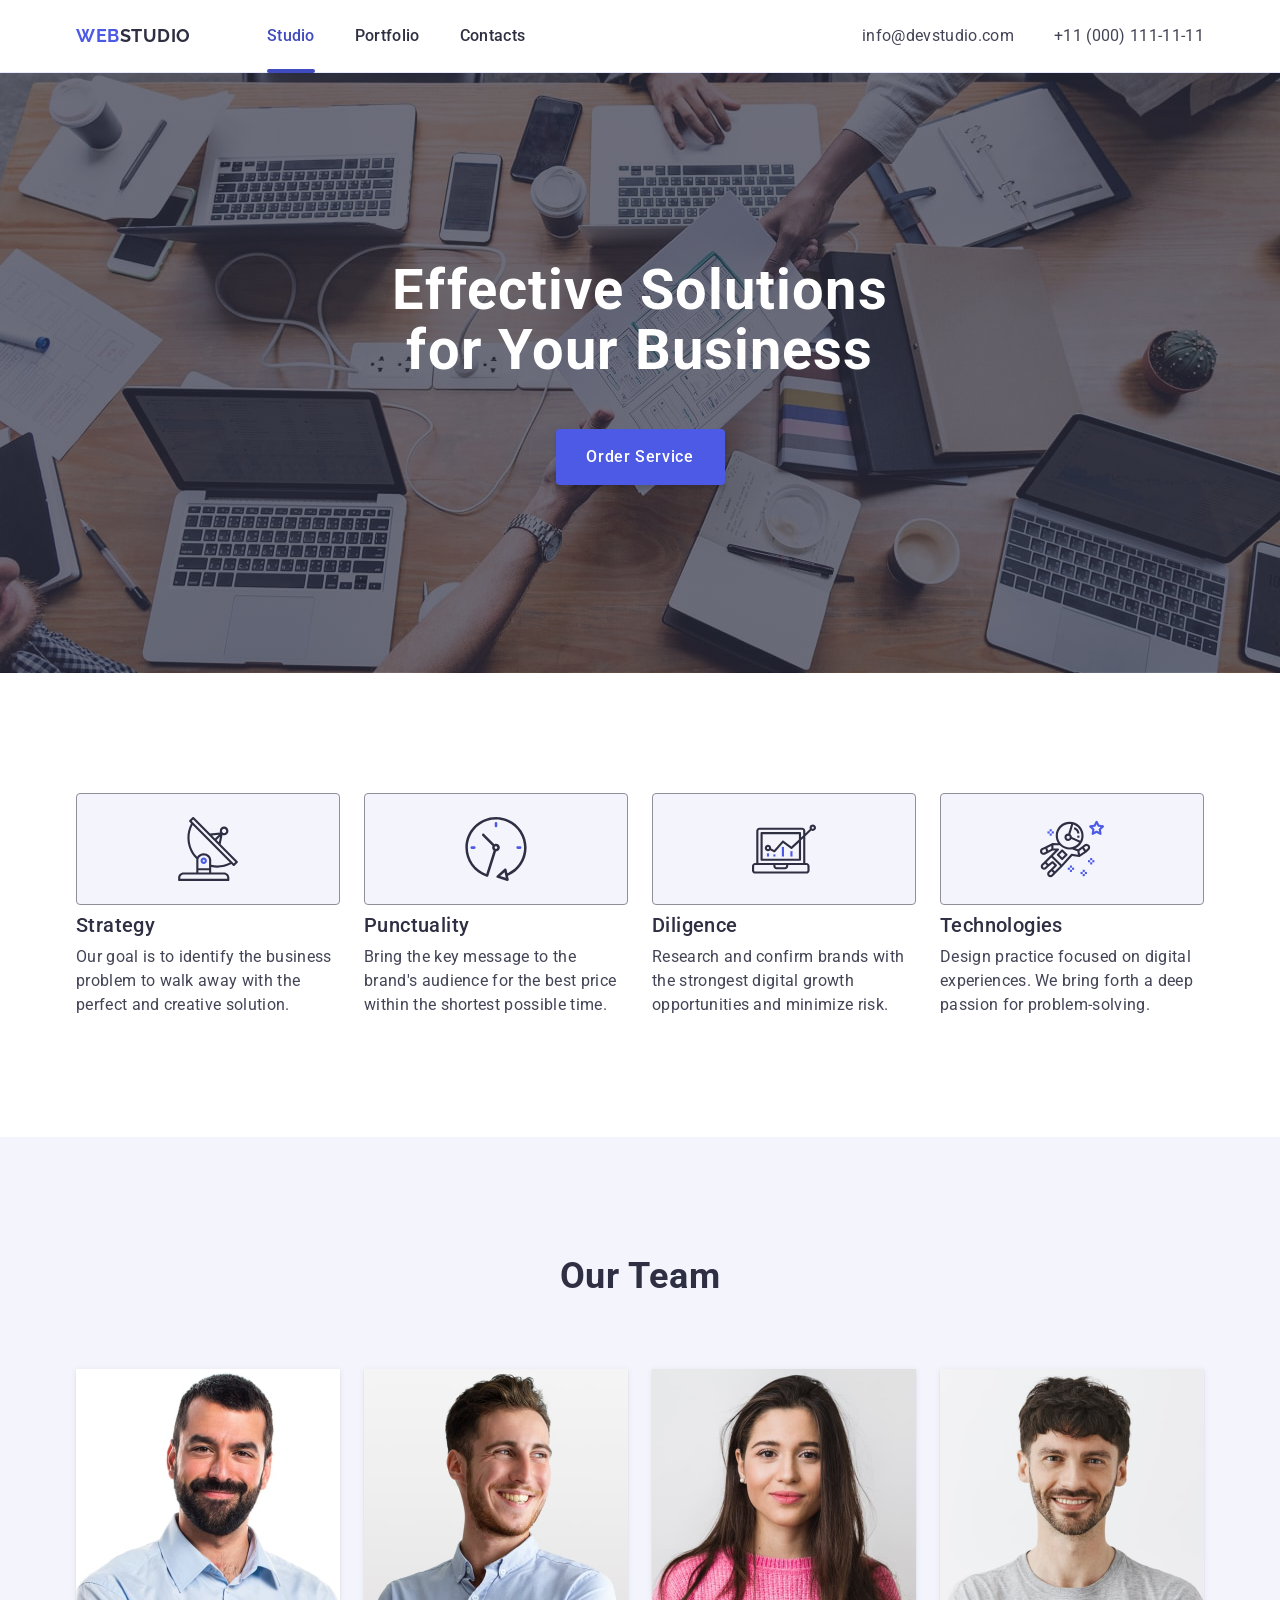
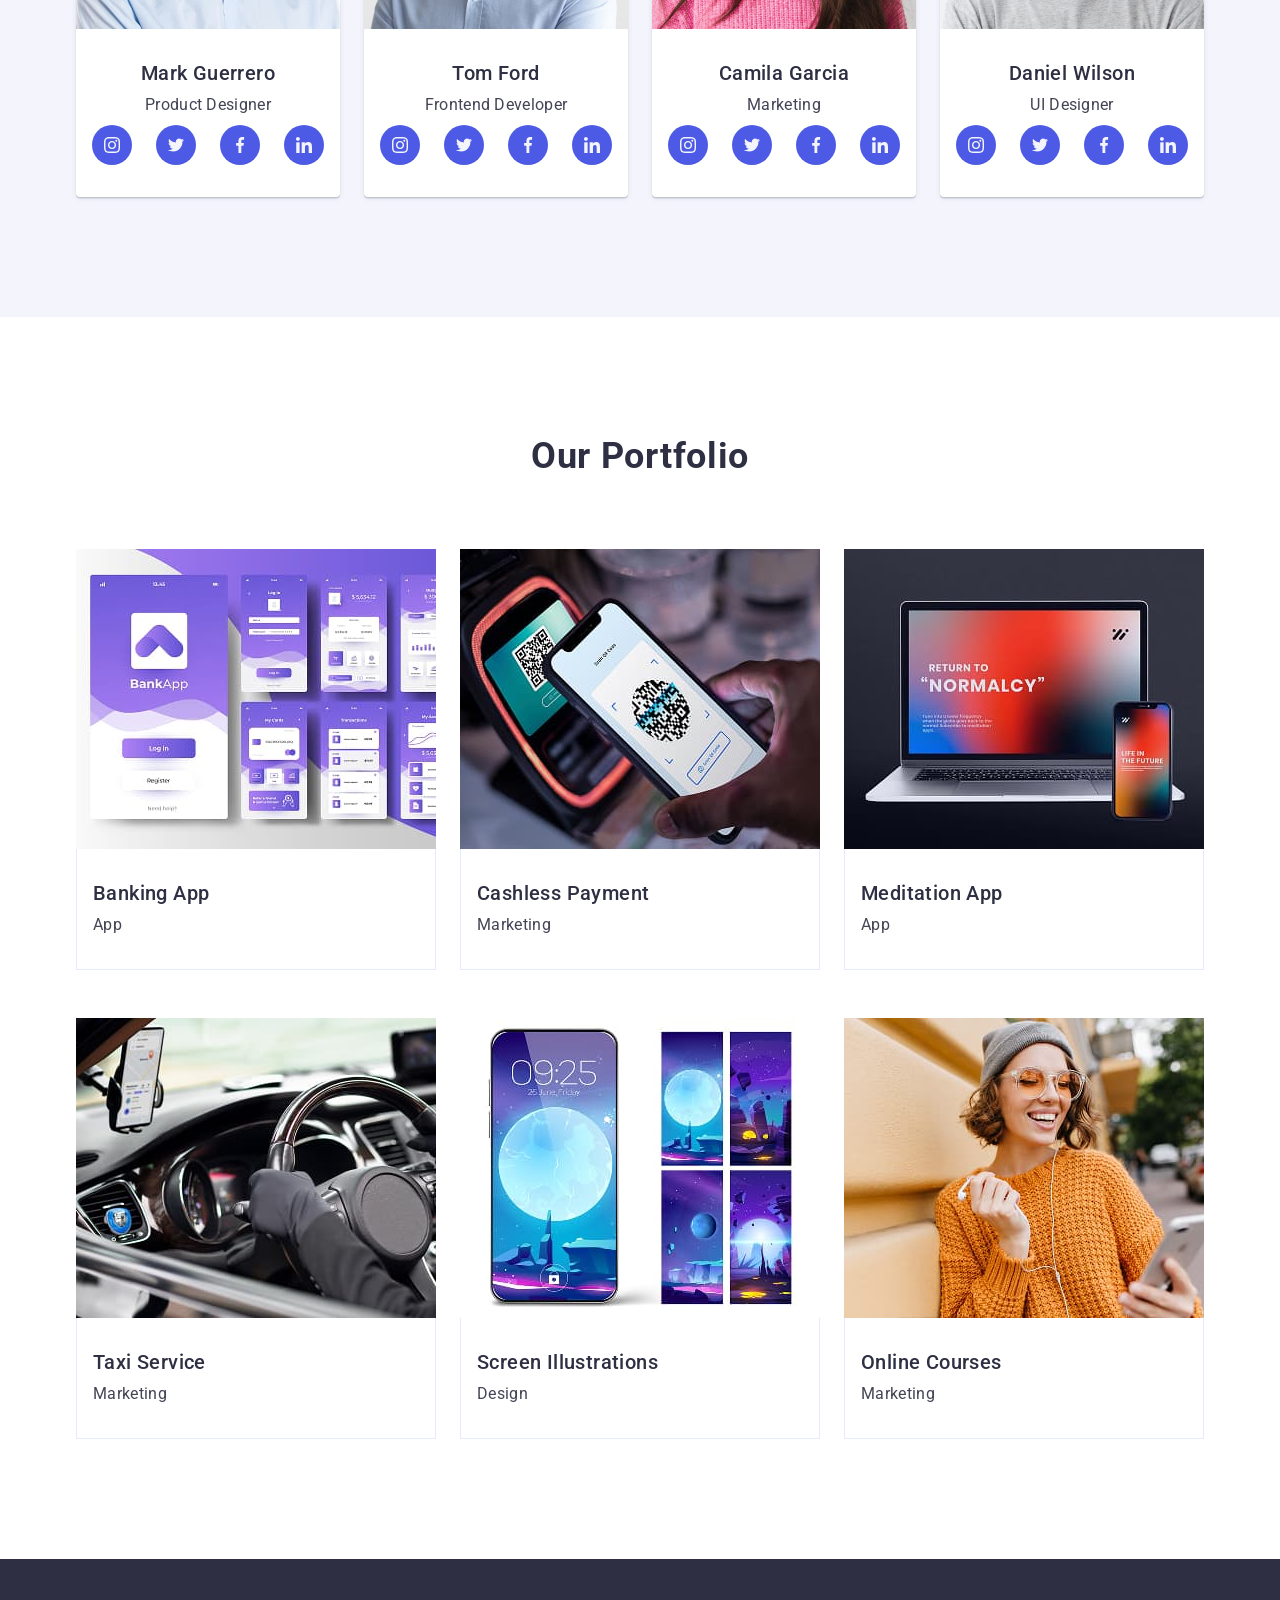
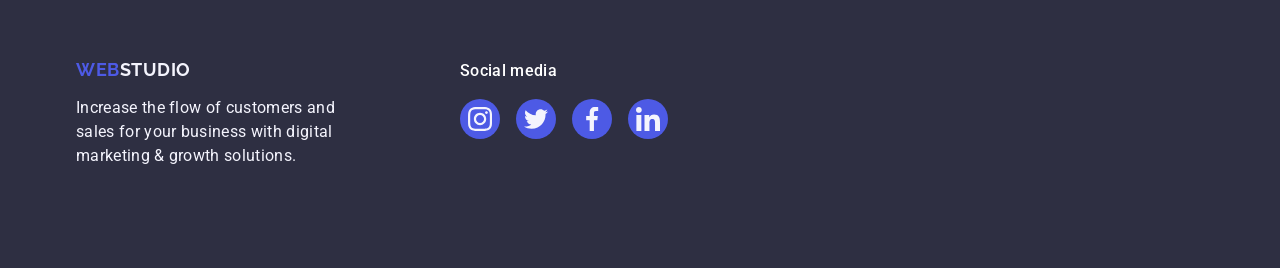
==== commit 414ebbe0: "fix styles" ====
--- a/index.html
+++ b/index.html
@@ -140,8 +140,6 @@
               <div class="team-item-content">
                 <h3 class="subtitle team-name">Mark Guerrero</h3>
                 <p class="text team-text">Product Designer</p>
-              </div>
-              <div class="team-social-icon-wrap">
                 <ul class="team-social-icon-list">
                   <li class="team-social-item">
                     <a href="#" class="team-social-link">
@@ -187,8 +185,6 @@
               <div class="team-item-content">
                 <h3 class="subtitle team-name">Tom Ford</h3>
                 <p class="text team-text">Frontend Developer</p>
-              </div>
-              <div class="team-social-icon-wrap">
                 <ul class="team-social-icon-list">
                   <li class="team-social-item">
                     <a href="#" class="team-social-link">
@@ -234,8 +230,6 @@
               <div class="team-item-content">
                 <h3 class="subtitle team-name">Camila Garcia</h3>
                 <p class="text team-text">Marketing</p>
-              </div>
-              <div class="team-social-icon-wrap">
                 <ul class="team-social-icon-list">
                   <li class="team-social-item">
                     <a href="#" class="team-social-link">
@@ -281,8 +275,6 @@
               <div class="team-item-content">
                 <h3 class="subtitle team-name">Daniel Wilson</h3>
                 <p class="text team-text">UI Designer</p>
-              </div>
-              <div class="team-social-icon-wrap">
                 <ul class="team-social-icon-list">
                   <li class="team-social-item">
                     <a href="#" class="team-social-link">
--- a/css/styles.css
+++ b/css/styles.css
@@ -289,11 +289,6 @@
   margin-bottom: 8px;
 }
 
-.team-social-icon-wrap {
-  margin: 0 auto;
-  padding: 0 16px;
-}
-
 .team-social-icon-list {
   display: flex;
   justify-content: center;
@@ -310,7 +305,6 @@
   display: flex;
   justify-content: center;
   align-items: center;
-  gap: 24px;
   width: 100%;
   height: 100%;
   border-radius: 50%;
@@ -356,8 +350,6 @@
 .portfolio-list-item:hover .overlay-text {
   opacity: 1;
   transform: translateY(0);
-  /* transition-duration: 250ms;
-  transition-timing-function: cubic-bezier(0.4, 0, 0.2, 1); */
 }
 
 .portfolio-item-content {
@@ -443,7 +435,6 @@
   width: 40px;
   height: 40px;
   border-radius: 50%;
-  background-color: #4d5ae5;
   transition: background-color 250ms cubic-bezier(0.4, 0, 0.2, 1);
 }
 
@@ -451,8 +442,18 @@
   fill: #f4f4fd;
 }
 
-.footer-social-item:hover,
-.footer-social-item:focus {
+.social-link {
+  display: flex;
+  justify-content: center;
+  align-items: center;
+  width: 100%;
+  height: 100%;
+  background-color: #4d5ae5;
+  border-radius: 50%;
+}
+
+.social-link:hover,
+.social-link:focus {
   background-color: #31d0aa;
 }
 /* #endregion Footer */
